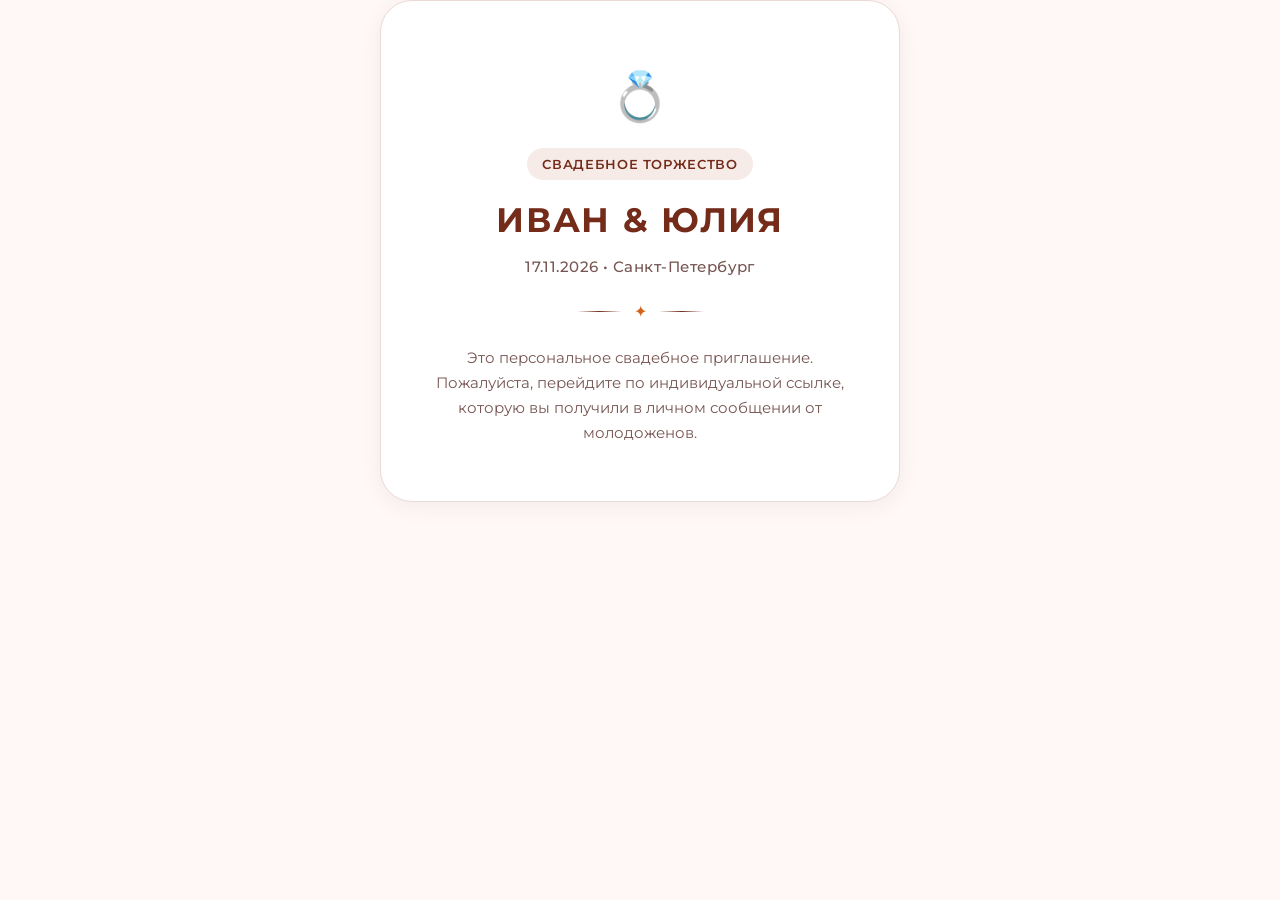
==== index.html @ 0a2a8d35 "Deploy encrypted wedding site" ====
<!DOCTYPE html>
<html lang="ru">

<head>
  <meta charset="UTF-8">
  <meta name="viewport" content="width=device-width, initial-scale=1.0">
  <title>Иван & Юлия — 17 ноября 2026 | Свадебное приглашение</title>

  <!-- Google Fonts: Montserrat & Cormorant Garamond -->
  <link rel="preconnect" href="https://fonts.googleapis.com">
  <link rel="preconnect" href="https://fonts.gstatic.com" crossorigin>
  <link
    href="https://fonts.googleapis.com/css2?family=Cormorant+Garamond:ital,wght@0,400;0,600;0,700;1,400;1,600&family=Montserrat:ital,wght@0,300;0,400;0,500;0,600;0,700;1,400&display=swap"
    rel="stylesheet">

  <!-- Main Stylesheet -->
  <link rel="stylesheet" href="assets/css/style.css">

  <!-- Favicon -->
  <link rel="icon" type="image/svg+xml" href="assets/images/favicon.svg">
</head>

<body>

  <!-- Floating Sparkles / Petals Canvas -->
  <canvas id="petals-canvas"></canvas>

  <!-- =========================================================================
       PRIVATE ACCESS SCREEN (SHOWN BY DEFAULT WHEN VISITING WITHOUT VALID KEY)
       ========================================================================= -->
  <div class="private-access-screen" id="private-access-screen">
    <div class="private-access-card fade-up in-view">
      <div class="private-access-icon">💍</div>
      <span class="private-access-badge">Свадебное торжество</span>
      <h1 class="private-access-title">Иван & Юлия</h1>
      <div class="private-access-date">17.11.2026 • Санкт-Петербург</div>
      <div class="section-divider" style="margin: 1.25rem 0;">✦</div>
      <p class="private-access-desc" id="private-screen-desc">
        Это персональное свадебное приглашение.<br>
        Пожалуйста, перейдите по индивидуальной ссылке, которую вы получили в личном сообщении от молодоженов.
      </p>
    </div>
  </div>

  <!-- =========================================================================
       DYNAMIC CONTAINER (INJECTED ONLY AFTER SUCCESSFUL AES-256 DECRYPTION)
       ========================================================================= -->
  <div id="site-wrapper" style="display: none;"></div>

  <!-- Decryption & Initialization Engine -->
  <script>
    (function () {
      // AES-256-GCM ENCRYPTED WEDDING INVITATION PAYLOAD
      const ENCRYPTED_SITE_PAYLOAD = "KQdldgnsdPi2D2UdH1ZGbzQxKbay9kPZLmd5k7mJJIjZkCvCdiYbdfFh/M8QCFKo0rbKHAkauDbn4xLCetzAIfxpwm98faVARyZPkHdy9XWi9sk6SOVMsDxklXJAReTi23dlx00rT+iUCJyzE57DqQWyAt0x6s+2ED/pz/0bwyytO4NdHrJxQayDM/xz0AC22DJsUOfjVlYRIk6amI546C8hn2JtFRwfLPDTpRvWPPofx6N6t6b9n5xscUDxXuUzKSv2Uh3d4wqerypSodR25Jz3csoGLoyqrz+6sjfz6R88UhGXegMAU1O1sICe3+LzYg/FNPHQaRfcX0YZM6rpEeG+Q+H6Sk/WU/6siW0BLa6UUjjFqhSjj/tdrI9fXnwkdCc9Efq1Pq79O9lFChLPCGm6q22KH0HR81fbBFjGvnBu1J5Z9eXJ3bozQmAPRqB1uh69Q/[base64]/wzZSf/7BFAUUdjIyzqzufA9pkCy+r5acuct4v6Zcwpc6g54sC67ZHaZ9Gdcbjl2G5L/mpK7A30mbB8eT6sSBCwwogsjOHcsWwNouEJ7Y0g9vr2M6ozIjSmUZ39KXSkBhrpPazlewhqKxbCJF4YpzTEF4xtXMS4HDT3FHXggeeT+5gKZzU64K2m+ot9cTM5qF2XcafaOoouApZ3X1kud61nmLhusEUZ5fk2C0k62bWY5F1HybsXMXrUaxm4t+4MBFb8ZHgVuL/jpfuWdtYSjIa6MrJtBtufRroYRRU9u2rtTSTW/MTIatx/ECgGSns3oZJVZd7PYbdO3lusL1b6vuz/JQXWdsC+sp4olInPRb8kxbZ1+fOyRhyKnObia/iPeJoOsmDDvBXF8orximpPlDX03cpjL6ycb2RpMavmd32MtlY33h1T9uvaU+Qw/C51Iu14WUlxVgZiKRyM9nNT5TrF/75JD2o49XFijf1DoOoVHLk5oydm9ErdukKbvyiqjRNfxiG+39BO1aZwx0ydLEFtMTAREbQrWfTi4ujHjMRs/0i5pk5vCzzhvMa/tkroYE2KwNxG8SaOtfvQcwuWeTV+JqID8k/mc88oXyYTuW4BSb9VT6X/QF257lfU8RrHT/Mtg77jQGuCBzFZf+MCzGPNL0R9UnVTk1MzpddPZVO+J0vhwufqwSEriftiohjqJNzzL9KvL85wcGo6iyT+Om/LkDMD87cTWIRzyHS8cXx54Uj5nIEsVrWQUZCPWvu31xSTp9AyJjyw1BwoMWf1yJVPusQHzm6Z64f8aHjw/MedZUQHdoCuFSpIQ7xHJlc5sXcOA9ompnc8t8WZYhOfIpUc4HtCh6jiWmLCIM7MNBISNgio++aqna3A1vZk4QSTs6V1nu9WoFpnkjWf5BV3KvC6xhbtqjPABQYY9qDp3BTBW5z99+V9Fr9uAWdRM4yiA3RpuQc2o6a6hvPa2wV7Tcc4J1CXEXWqg7XaeUNW2AtA9nq2/0jYynONjzdw5FNJcFKG3ob3/LPWARf8D7oCcEquP9V6FifZ5Jci1Z5lVhmGQl/Cr1wAwOKmkFYfcMA2cr2jPNrRUD2SdkxJvtHqSUqUO577JbqMXLDwNIWI2dYSpzJfNhsygaUX1y9lOaJf0V8GxxqISHFDt4wuNF3+P8mnhjr3haj8losJt+lkUpoCN6Hu+J1Wg/UYpSnhucEno+OLO8cjpb5Wo01kg8Chp6/xsX2XqL2h0qqGJOlGobX02/rcxhHs4SmMoXewhnT1+7I6FSUPb5cNXxpkk30fOYmbQwEHrFOV3/gp35AIamy9w0gzKj8vafMezUCCiH3iWnETTln26lEbX6t22TL7FM2f2eZa0FxovNEPQ0n3jF/xS8bgKCoqEbRfaKDuzWBNl004SILGQyOkgfnmJiw2/y6Cow39gb43RI0xgc5z1osSdG3eext2wPy/rva3gCYU1njE2mc6X+x+Lu/b6hkelsPHjvkGXMMgzyW06EuX54infZMaSQmQqNm40IVjvV08R8ZpqmVkitt8QmJPWpoxUxf359od06IdRdj7TuR/1PWFnZJi/j2k8GtroUTSr0JpklqdtevbVLabH2DcKjvzVJ9NW90UcyovD9dnt/I9SSNzc9ZoDrXVtk+jM8EweoCEHplgbAr+7NbPDUYRfmhp+ampg0+3XVhOSh2KnRK9iKgmkyAN2eFWWjijS3rkM6ucm/qbWCN0uuN1XQ+g0m6lY8FSaRkRr5zAQu9YBIXwG5bASmSrPuF4zjJb4j1q3ZBjSZzoixVCzEDZKzbKeJOGqybGwZryDMM/qFAtQJFuOOyhk2DrZuwc5/T2uUZx7yaxAXWFO4fAV5aPPW5iwRsuw4bALX0ev30VgPt0msAO1XOaMaJDqDerHxYnWHffZoSu83nXfHuEi57XJAn3+oQz5OWvdtNoKgOIUpqQQ81o2Rd/afoVQT5KLd3C/zsoRTKVFa49evqHx91fP+O+Eo7rvXxnE2S1LzaeLnVqXer/bDqQ0km9XIeUW2tZKspNlxFXj/cAtnXVkj1puObSsLMNlhVyM7qn4QZHsma1rT2h60ihyCVjINr8SHju+7llg8ckSnQLV8cvFiEyRwM9VfTrCrm4PAO5RVNaHzWIgwt1f1KYMqnlM1rYsj9SRjKsgI8jzq9/z67dH9KGfJZZO9tqZoVy97z4rUSDYw+rjUWx1H1kLufrXlPXyYDQAXIek9Ye3rIAraKJW4P0BqJpTKrhFdn8rjPURoa4D5GkBr9j/xkN5zEhHeKpcwWMeEwm4L9dAfLqH3q1Rn1q8R8YhU5GHw0iMxwCQ+OjSOMiuNfjDgx+jnVlDywtattZorTMJzOYNFMUTVZF479GIb50A+2Xr66ntIq6klGqoDRrgrdd2pDI0ZO/F+B8uQ3+GDw0EbVyi2PivY1BonxPKUYQy995xxPyUkqX5W6fjNNDzDLXb9eI2LI8ZsLdYOSudkWON7ZxGf5pbAyLH9d8xY9A5QRwhur9CpQ5yoc/J4nGFg83aZxhxZXGbzBRDrRANZbCXdQi1JK4MomyCieyyQFzy/RMsQGoM3Z3/KG3lajjbtnRbMfTBavSMywGJ+uX9DKtfkU5WnS4fKm/LpMwR6CLTv6kCSxCIu83fMlssRbhZ5BRxpVQJU7wfEQskvw4NSK3tIdAr9Ye05aWrtoyLyVxndz8f++OrytY9xy3/jXccKREVdD7FtQjJXpdKMzxEfHKStWjQFBSJsSa/aqcP8E1tTdkniAJNR8lxOj9ElVGx4f8Oki1iVmOHUfxM3eWOW1beFr/0MTcaLcAfY8vA/TsRj1hx41wVCrC9B6en/wu9dj3bakFAydQYYc11LU6eQpE5hQ+BhPbeYF3veOWqPo94DY1/3ByENSfIeKEYm4AK3L2f5x/EOXsIenQu1Kycp211kDoHev6EN8Q7crLlUQEmSeRAMj/MxbPtkrlqjo2YfycGwsO1QhdhwrD2YvcicrqfP4vqMtXMbjWsbdFvbvbZvXAsBE/z5H48QRkKikS2z7Y5cDXHdm4gtPCwSJZ4WEPbHum3F5eNdkT/CEoTl/vGjge1VB00/1IssODZagcFveppCr7iKYPRJXAvljTsyZ73PRCM5vax/UJhqOpsm7RX8jW7yp7w6xzCD3M++Pn+xD4p0m18x4pBa1u+dNWzmFcKpJ04pZg3r0kX35ndowScydvTE+28sg9tdzk+b+1PhVcBrYF0SkTrG8sIT0Ah9IOq/koF8mh26e9aVfiysshnATJ1WKjgfD2YpSSPyJHkKu82BT/4rVzq4l++x2hwXCwnR9HoIAFMtQ/u69uyvxEgDZ4WBUY6mo61N7v7QxwhqcskngONsTK4sRqsoEmF/KeU/gO7NNK4M0HF63SP92NoD9rJEHJzyEpL0YAHYp33DS556+0F8aLT+YLrJmaNavUdbkOhFNvCDYx4Y4GY9Q5CA3GkjiUO6TBb+vJhGL7C7lzUiHbbXsSZriSMeu2l/JwE/u3MrMn6IdJlCuAdrhP4AORsNrZMD5sog0Vcyp1gxdUiP53N1+uwF8VUufV7exO8rPFkaaHik/ETE8MFqU9Er6Eraug05RQF6gizuZJlYFUgQVARftTINbV3MHKtzE3HS+YAIrWfkv8fj0TVj4TO6o/nuJcIWAZ4bi7Cj9n5kDOMjXW592K0/zKmqeMB4AF90JvKDg9SSO92lqTRpy7sUmLB/fKFJq0MMHGE7toz+ypAtIy3xTdCeS8uWh4kfOlKjnq/8fyve/[base64]/tHOyo+M4nk0nwNwL51Hc+dHhmrT2dK9BX475z/5sH1R1QO7668MteyPShZ8k3H5ifqg2G7C6BBxvj+mjJgpHkZYecOK39kL3Fm757sykQwCXzdy/wZAcUZqUxSvBRZAoDqvCvChbGh+AtsRu9eAu7UtCxAm7jP5QhuDtP4Uus9MYh9ALBPmag8GNV5kEIgtj0Gdvq38csDqWLWArYsvcg3YBiJSKeADprj0GLmafReyxNMUSvE5bvNixUfMEU98kJ4jA1MoiuXG7UJ2PMxW2U6q5K/fVZERtwcXqNVdhqsDdXqpL7d6cq2n/bC2RNEgTQ1SgExI4klmytaJrgMVm0ed5JUm9WkkOdMBLUT3S6t62fCHAwdA2siHjFqqhZFN3G0oFaHVzIunJ5j1wWI7EkFBISZasNvcWUpWc8sPHoWM/ogFx1F1zUwuS1kHU2yXRWqhfjpcHXVdjf2f14TkJWl/udx8n+Ye87bMmkeV46Y0tcxMBkexnJJSTXTZDTkdtqPbplKLWLjNAib1RbjV/wsNEB1orIAb7RT9ydj3zCAQz60flHbtlzVQL7kgrZuG4eBTl4x2TWwwYbFHmEG/0iBTODFnLOtWb/eOvUJy5t746S/FJu3xTYORKzHDw0gw4MHt8RMrpYf1pfXzW3Wpn1delC1kviL9CSaAy4AJn3OhtAe5u4Ly+g9tPp/LJ+KFCuAUG9gRHAQabLfR/58Ecmm1Hh0NUJHE/v70hm6vF6WrCRON2F4IyJzB08tdYnlyri+IJow1xEZ0jDGtzPya3XK3Jr6ecE9h0/7AyePC9HdGCTc6XQY/rqmjgwNtOz/km2SwRStftAai028O4xMa2fpnc7yUzIQr46pxQZiqjcaaNfw5SFXiLGeeoSknMD+votNplX/q4z8eS6yJfz1UYXzacwzUsjE8D3WOmW6CtpgPGV/HPURAnnquZe6GP4FhuAayCHYElAjX5DP+zN7Vq87hFWtj8qbkuYw3BkBsfkT2KLGLdqswaPmM71Cjkbgy4PyqzHbyYXUQDwX8e3AWYTIt2uXJPQSyj8llYUl2gflVrQ6eSzDrhRNLq+Nm8tY6MxVg6UritU7WJ05wuI8O8nix/690I59EUUcr9RE12oxNt4KNs/kvQpEMuK4vSNFKc//MoB9wbvm/NkU63cjTkqT7yL10vDJnvaJdF/[base64]//CP9UPm9SzkDqiACaxqPGYiOvE1Jq1g3yMQlG6LKlg7nvJD/kMkTFZl6TEmPd240nOuuw/3NkMnFuWbuaT+1F0aekoarkQdvZz6vW3bKnymk/xu2Vzte1xodMI0FQlQ6vIwy2RDSc+Hk461omYFB6FCGrlGtJ7+K3PH/iK086qZMLQdeh0nW8wfmkk4isM1MgGfeFwI1hjb25cBOIStT7azkjydGatcfmXySls9p/DZVphUanCBWQuwDfqkH58AEVjCmllE/s1y961uXQtGL4MtqNfWTais1QQriNRlLo7FuJPJuBw7TymG/bVO5gyVio4SYu/yCj+/H7isj1jL/SqzbXzGB+CS/Erm7aJd56LTRJv3C8QpWdC3jD2PmTu87FyFoNyWuKlPFVV99WDDIivwPzyewGO6eylUIKjFOBUEsV4i6lMnwUf1aCFIoIzbNKbhvYGyGwkyoS6rrcZCK6S7Lk22I1GF41H+kTJazVobjQaX7LQzChzrIu+fxtVtxXIjWcWh8pgH1Uttk7ywett/5g4D5CDm7RGF+kuQgcv5WgM0HzjcRkpzvRd7+GU0pLVeBrAL0CS2oLS5MNd3mvEdz0iB14kI4R/7pbvKhhit0wB0frPuhE+JugPUYwqscYCx4GEvPErDWlux4/yrxC6pTZk9DIdyUvQXO9caij9+F7WzIrC8PUyirCu++i2Mz1Y1tSR6V5G0IkmWdWFylCN0Y1ytlKzdKObRVofNg5742uah9nC26FhAAEd1QP3Yc/Ss7dtM95+wVqkUwta0XYID2ksG5ambK1/N3TAUpNepMO6FF6psya5ZWppzUbJxU6/qPPYKqnAoeOn6G7dnKolALAViltVC48jgn/ax1GXo3EEj6M0Zci+1SK89etxyNYLRWtq1WQ/[base64]/CbxrFQncqW027S3xuASgQh55kvqViM4a7U5RQTHKW+j7IMWq7gVwRCKEXg0mNqHNschOjwT8ob5IC5ulGHzIQ3VRrwnrujxgGZKREBDqgA2ee65MAjQyjel/EsUx5pW4QPuybBezlBLED9gb5pRc5bRIRYlp/Mgtbx+PUFIhCPekD0U3i8mjLmUbJPq3ugUhVFmcRcq99Hvhht4GF1pWpa/ZcXq5j1jh28LviYEReSzgS/nEIB1ywlPPlml8atNI9oltQVcIzmNqNr0+fTNhzzAtWxJM6H+TjUDmXi9UXkDN2R6IUxqLc3xZvmmc7yDZm5LjWXTeCz0OrvmLwOAdH+a2hq3p8KDrrlv+huIEOXwHNS//q2xojvFsZ/EPsfxBn8UxeLkOBJlaDoyD50WuKq15++GM5v/rIONxdphwGOFsv4VFobLFcC0sI/Wiob7QM6UmXkJbdLC1wMRuqzw2kf22uYFJFb+WJCZoCmyD6qHHzcDDFw+HrOmIX+O9uz1YXTngXoRuJwWbDO9WyIoLSHGgDzs742hts29s92vX9308qOQiArB0yzmVMrJ7XtVj/4t5Byfr1ki2qUx9SUu3npXwrKZLfal5VApX3qkYKuk22CzDPQoAKe1/L3ihQPSmITeSXvEOhgw3F00lIKSB9UqyWlOOt/e9Qm2voYDWy3Y/BaBGqw5o0y0uJwTqppWv0i7vuxEpp6T6mL64HPx4ntDlgqsRcbsKTRQEbqb4HOyP24MKD4JWRwDAXvaRmOd5+BKbaoX4Hif9vmJcCOSeoLcFaFA21Fjry//aP3iyWv5Sc0K7PIlYLx8icFdIDDm8+1F0qZDCynWW8yIKuj0//Vm9LLtt0HW3BZpmBAQ9/xQ0J8y468O+8MF2JEwVfOdtX7HAvoSf0Wd1ORAH1g7HOYeLqfD6t8kW6s7kzKjTZcozYtjnzNRFumHeFXp1W51fOcO5QFHpCsg1Dj/gPIzvPJN7DKMu5p769MQGOvGAQiD3DkETRMqVz0JVPGPeVdV32vgq6CEyBu5b1veLdcbhdOh/XhdGC0YNfcwqZ8qEkRp1c0Lf+zqNXXj4TA793ZF4MLy8I1Sfx58rq78Hi9iqtNTJbEuSwQ+HB7sT5gX79uA5cODdJV7bWn2lLJ6rJJRT9XiFosrYaJg6Y3uWhYNDmJB//K7M7zVHaUJ13r1cBqnzF2OSrrM3PeiCJOt42uYTt8PUCKmdiIAa4XfbXJ58G/pJB0CQC92ZQNhPEEKpJguhF8sxzaGiWmbLkgme2NLjGUOG5NT4vwiBM5hEp8FKg/0RTES7EizsFNEw6AqmV8P5O9HtL2Ca9Nw/YwAjuLuIBals0SZoC98M5TrG8QhgvQuP9viqv15EJYzJObYRPf3+oT5IfuSDBHQZ8Sh6armhdTP+OCPU31/dmwUlyWrx+t79cX46vgZqwQn9e9QdD1r7xiIsC5AZxlKGtoqUbdi8hxPPStGp+tfy/jGw/cOrAer34MhltlQ8vBAG6kLGY3SW6b6dIUuwWQvI69xGiIetQyJjIR3lCKRgbpyrbwaBMK+2Uvi2C78kuOnRbFsQf9OGTJ/4BCst1N9qY0HmGmWXXNkLdhazWm48zc6dxaIClTn2VQS7TAUZLIhScHlyvGP9e2rPJmHNT8LTkqRPJiGg9nAs5Jo//Jdt5zasCl8qZKHnNyshCCVpKWkHdTZ75TySc0oJ+BV/vGT1R8myTA86DCu65UcGYipC2TmEo/OQtwz+uSTNEdVIo6NNqHh4EQ13yR+OySoZYnOCJYES0C5mfCGYueBHUZStkModWx/oYJj+HCQtNsKr3Jq2irYz3M9Ka3R9Pl1hbvm+trwn+P3qfm+ZRYucRitNhdTGEdXWIuv2Ur1OM3vxnDUC+YI94G34RljyDkxJQZqdtpOovrS4sOpzwRle23BiGow5ZleEEbZCDxhN/Q7KVFl4QLVpAPCXb0ki/IfDPzUo1upKwja8tcIU9g/JXTGffehXnzlzmTfPeabyjVC4OkHFjafGLnFrQ23RUX4dcfy2OOgf4C1224GB9xKSFw6cWTuj7Km3RKkkUecJct+/OvdvQ0oTAaSIBUIw/K64EPSUCdVxT90EaZgPGtoklBlTvNJnA4/E/Rnz9vRMG2fIG0WQN+PtO8FNfXyMK3z5hv+iEI5n49SgxuCdWKVOhaxmUyZo6Ns7qszgj6I74GFS0xGwn08eTynwzIvuPcjDmGS+ygTHzZ0Nt8BiHqS+DfuJ7mF64p1Uhc4OYDcNdMxzzkY4QrIFoobnnpLcGFjFFXyydND5n99uAhTPRu2RIeCw9mZD+Cv/fm5Ct7UFpnzkIgeemsEJVbdMUfk5GM2sFmrImXDqBklmLvvU89CYHP3ICG9Yocdfe9KqnmEbysGCs453M5tHLx/klDcg5rV6yhWgn2z6OKyJG9bByIuENBmpS6SlvX8/sEWWaZsUwRFtKZz+ed7UiJ06fnG/sHdnfewRnzqYk+fglzIG2xwwLWh+ECHevrSpA+u/reVyLcs6nU28eBCTs/Tw38qpbHJkiQFFOjCrRgJbs7UGKdX2ZiEyDGZqo7XKFTQXLShd9rWfP9vou5ep5627nFFUKTSvtcykqGIHfueSIhQVQ6Th048Bfw0DmPZANlPQ/Jdf2xRAZAiS3Q2yr7gJ2VGd/wvICijKC7As9mIBj6dRkcG0g2w2p9SM50aghNMvSXTksGfXhAB2t+FKpPL5gWjSYiylbCV0DsZGQvhvHvDj9PDNYPDelUT/g1ZuglukE9sIKeYkg3c07luILbNkW/grCAEBEQINLabdcSfL99e2/AZN5n479uSaemghsWAOga2Dt1jNE2W5Um4RstToOnjkBcis3VH9C5fd/vx+7AayaZ3y/[base64]/8t0/rVvVkUFTrbSHZzUrDGPkrmUItuzxEe8IhYYqlM5WQXL5qJLAhE/9biElBQXrU7K93F6shQjPuy9fc6ujmxmD2U7jySWtjgYKe9C0Cmaa2ukoSSH0hxyyaq5AzfB1QzS6XCnLsz+hJk5iy6m28oa+cD9knuuotj0YzvapV+oJTJQ542/9v4CaST/Cl24tKoxFDymQx/+H19224YQdk0cN3gkdH6yknXa/ei/VAIspWH7wVXpzUg/6KiKv4K/9TkhvPBwgUhHRPhiCxQvGUjTUena2XMdKWfF8m/XmcEScLvx0926bztwNVeHp3xka36n6PQfLH11F26/14+h5dLbH2uGP2TukljPjGPi+hykIFsQE9K6HqhiUqHlBgQZPh08O37cAEXpIuWx8UmTas+7uz2fH973EZ2EJo8XEQRdb44E7bhGOyJ7zR8iOaSdRyWo+ceb81ga0iHI7Cw1m05ShCC8QJFZGaUGPdHL7OBGkKv0mVp8/mIyJDcL4mWGotaf+ea8jgxpCmGNr60tOVvvXtKwzrDkfdQQHRz+J68RvrmHkVr0P8Z4aRtWfNuOKHKQzJpS34wd1nxUW104jM66gDZ+5eAVJoYatYnjwPTBsh7+W0vp8kN0pq2J6jPJ0ZLQD6zhS+KqloWeYPhlYZPmiY0NN9hYj9uq/xpkX/bg71gnwR+fRZ+n3XfCAbyEbcv1WFWcF4P7FIHw6TfV05MMohxvLcCVwZa5vTRW0uDgpx1SPwYfb5jnaztgObRHoQ6o5Dj+btR35txJShhKjVSRNLTqTzLMr0SS3wJBZyjq/Tj+wRWVSiLe8wTME1si4HrPktgazPE80H/dX+8iyUWdkI3Uuq4dWa7BFROa8N7P4y2VGrfcnUNhvJXNqRt3DddD2cbmQfas53EbikCtAI6wQvUnFitwLOkCUu0iATMHw+bRPkUDm3WWk04CQmOZ7EWcJbZlR7N1/9G/luwUcm0UUZ7cWUMWM9+QNX5Ce7vrDgAFu+gBWyYQZnVeGoqMgmugu1HvmD0jRlb/57j5pHT/ZM6E1fa0tplwmfJmLBdaSoctQo4P0L8tL9cDwJEEyZau56GCFWFRzgIUXqn/l8YhSpkbzucKvzyPQ61//UGaHQSDf61VKERl/16RwtYPqUAguK8g/U7IBkTM+gGRUSeCWileWbdhgF126lU4q42WUcump5RQAgLbC9V1tnuI0BflOBaff6EWYSbqEpdXdH1neZ9kdeQko3U8Ydq0/vGXS/RQ0kZZrmKzO1XGcC6WfOI5JH/+SxWE5xjG5Qb/a5GSwEDHQBesmyH8d1TDnfda2V0BHSriknOkTP5OMVcVCsPB/+RX6xIa/ACM7fe01L3/wCJJmwUPLTI/ZdPWWnKciLiF+LeH1zgHBVc3BpV09NY7drA5ssUyMjV3Of5yIenQQ9sMlxlNLOuick42gEtV/SQJQCcJQygw0gvWoeVe8xiNOouxGyDPDL1f9cRrXzZINQwttezLQTcezD5gFJe1lF5GLVUDqHuAw+8PmZj6oZvfpIOId7pCSM3j/o2ThBjBt1QISCRs+JM0dGZ2/f/u4C1FKQdTKjiTImy/CCltmTAH7rowjfc/sKd28/cxFei/NAeW2obOmwP8fRLhe7hvJKT9KogVB345WmmovhzL6ebDjMpE2YgYVKEH3UubZQA1ojhzYq/MZWokVZRNSTCPZVhkHm2dKe1BzmZbsV9QDTgFCtC31kfK647SYuyCsz288LJJsYkCJtjGnP/[base64]/GdEDsHrbEr8Dyd8XPDT2AKxFFIA6E+60zdVr3rbiRi0xnGCy1MYb4mSvysrIJhxKA5HB29yKslBbSjBlaLTHZ/7q7sEwZ4UMpCpEjgbJBDJFrCtOTiziG1YBCcsPwoq6kPEgenc9UVGv1VhrjBxkk1PuPCgKP3E0/OyZ4/eB2as3Iv8wJtbBDOvUhrS2Pao/1h6f4WzxbHdbplgHaSZ02ArYH/24DKXnaoleTB3+U+P5jwk7s4xPEqh6Eg4BSgnJBaH6bmoXK2tHGQtr3If/7hhtv6iJD0UKKS5QlaRuX9UbggT///[base64]/4EPlRqBQxtrFOYnLiyYkyg7WAbuBPlJVOmZKbc1Jiql59GXOgYk45IdVFy7xTIpw4CFJFylis0j3X+JgGGiJ7KGtnN1gSknOtZ7wTMv3GGLEc+lO4o8ELAoIkYM5oU0JpL+IJ23V5TiIo/CQ68mpn6YnXuiHVveyw7x5pTmMpy/CcwBO/5tShQzd0+GbJEgxO6mpvg5oJpbtZ13l5rNSrhG+TrJdOvXw+DT5FwMQmJ/utQllNBmVFpnZ1XmIWYq4ioHYu5BOvrAuXzQ2wvJ2YM98ljnLgOehD6x9gwbcuMA0w3h91GaBEO8vL+DUSLDLZqjE8niO9kEfObtQDE2KbCB6r1cRUNe9D9LBdLoX5gHJYDbQFgzTRipqVeYu0yZnDrxDPCUUEvS7I0RUvyWYjQLX1XskjK9Ews4/O1pMHcIUxgmAKWn2/[base64]/0YdlAc+AAXY9yjA8FLwNc8yifzaZ4CZjCVbkYn43siShhsIRsWHfNI0mhkunSrmWrT+f3211fbGQp4vhpL+5UGAOiqxsO/BE/AxBbmIVPTw4llLu+Jr7/FzM7kaucUj58BdYFZNU5ASh1JjvdzfieB4bUBEIAYH7gf5mHwRqZVU8ZH8BABEx9sd3kwt4i/wSZiPe8mnXmKdB+60ocjiAdxAscLpK+ThywIOlyO13eG2coNslCUJuKV9XgFvz21uzUgUiokGJzXtxo2Y6pIu+o6ansUwqSZfbEpDaHGK2qAViEj/3qDLzPaL30ZNys/msyW6jJQ1opXnfetH44M+uX8jYW61TFdOvd++OIA1MIRu1bDx2eqa33s+ER2KR/[base64]/LKe1X8MYh2BoWAysTSEh1oovkUeIVOv5TLDr9WEQJ9aA4f16kjwsLLQTF9nZSIz3T4ID0MrmYtyfsBbUYMqGkN0goky+QDSyEp6MEveS8jbOAuuX4GH0RGUlAj5/uWB2KyFsMpOOSDz5uqBk6w0Ii/v6uDVZSRJe2j3zcSI/[base64]/BQ/0h64qmJMhvc91H1YOH+OFpvvvQOPwHDjkytG2/dZurc0LHrj7gMRGqrrn85uJCHjHx76xRvkh18BmxSZG3uGrhlmVEu31i3vvGE1y8Sb43SS7JdzhiFLY3NG3sV9PUQrBadNUT+eHzNCg/EAfW5oM5o5RavotOKnUESvebLvO2RoCcc4fiOPOb5gwCS9dIyiUyuEY2i0aVmDccDZALB1GgdhUK3msrTyjNHbzRAcoN1iW6zKDZw+wIz23tqVwUVoMhK2ikWUqsqkCEVDJuJBCMW/bSQ8u4SP6xEWAfrgTgx/FaY6Yw7qbiL+sRYhtnr0PQWYytSg65QB4QTaPFcI1GFeoOv3KpvE5hqAT3ANeAYG7Gu0w0Js50fKy6EQN2rhyCLRp1rL2iunJrjOcnVOSpYe4dVletUp3+goGGgcHgNZ6qRq/JypKScPUOVukASgn/s+RgLHcN1H0aW7xArTXyHre8IcD4QKhLBYTadowjxvfvqeP57fwPy+vxGzS9mXV6vG08fmbesN4EgH+m2L+Sfi/y0jPq4+6sacGy6bzEFt6eKIj0jRXJWkP5/BW6v+tTn6pJidE5xfBdj4PKjgZ5hiZ9sTTiyi18sUN//dhbEcDu0jHAd5veznYt5PnZY0GE6Uj8XQimeD1Rah0/kSNZozzhQZNDw2uXm+o69rhPOEr+tT0TMIlclZlV+z9ylZl8OS0t2ZbMv1YefWieFLt/6WsW+DHzRq2Z1gWD2w8zjSgVFBLOy5BHAgaP14FhwBgoZ0xvB5RPTcu8nLmJv8p29My2sdwyAQXwr3zfHsefKjJ4ze5PIi6MG42JHuz5/jpquO15yhE+8PHFzNvEbViLxuTE6u1hQ+TwBvoSawl6AjF+8qP3LXeZQbLhsFRD1F/kEt24sonealXhrk+KcckbPnApuO4x3ZdCbmfqCDnsSTP0YBp9L9Cv8YT+0m8ZH9mwaaTkrRXxh9QOm4QQAG7L4r6xd1hxWqddsbuR+OJl0p0jEOx/3Y2OHGxzpfNhCWkX7QAVW4NSxZj7oos3JuGbA9vPcl+Dx3w9w5P67SBGsiOum5S6a7x/uO2bbH00Zqo/+aFKTT6QO9svfdipqBCbGx2+3tGsU/[base64]/FXw/zinNOa5hMReqvMFCDzMhH29L85J7HIGIMh6eSUlRO4yNuZmxMzwRXHKSM9U8eKhuWZgW9RW5+2Sf7w5w63vo39Onl6mPHZ17eFfTdGgU62GvkOnVg1rjcR4Z/26+VE819mSi3nt6b/6njYihIcwQsCA2K0Olfk98iyvkmSzXOyGf1zOErUPoWa9ePFah75/euoGbgSXfEL+EhinQWLUvWeGJHf0okLuxOMJdhwr+3ImblLD/qRsqgFIgdTulnNW3lOO0SPl1Whnmxbko9bRzd6MaH6So5cE43vBLYEIkTQW9WBbTZkPyQKkaMxhf4ctDFJroB/Q5XtzargYKqDqCnWikM4DRmPWjY2AO12+4Bi97+HnPrxK8wWgd8sl0DkLk71eSjsBwx3Yus3ggiyvKcH6nhlX3IMt42WrGp3XXzX87h+2YNthA/qAY9MLhN5ISQmUphAjAtL1tx7CylqXs+xHY6o1skaRz91z8/yU5OTh+71xEv6mzTGQFhSORnueeM/0UK00XmWsUxWY4nYngyQ7QFuQI3a81nc1SU2JH3IQQKcgA3ZfVhaAiSYd4ks1wdWMoxe8x21HBvknZDqk9tXoq5rMTVZZjUiWblDsVZ8ZKUkWHCab9cGv9ePmORz7sekkk/b57BkxvYf+0tIf0MnkLdqxRCP4niGxCt+ay38UBqJ3MbEv2Nunp5PClAei4SBJFlt2HmsvmqNXqmcKw1dRN5SxZSTY0SzSCi9jGLBKb2KYMQyOU5yzScXpRzXg7LbsxkcBvxQJYzLklHML1c1PAeqwA4sDBiUapf+M2ESH/IzbSSe5GMYR1jSIjP7Sk4e1NXNgUTijdE2ipzag/8lz20b2Me1Bo+0Kp4xalmfrG8RscLUOEixzUFU4Ktlmz/1iUZBtOXgitdRx68kCT2NyT8qt3ezmPvhpBQDnTko8vh7h9D7KkZrHkhHFx6Y280ZXnV5vILhty/93MihdIpDv9BtYtrPxOTfzvLOPY2Ubhy+JmriKKjLS9j5xdVD1b8FaOIL59vd9RUMeQZE3+bEcI+QYmNex4lrHEgEkPIkx/B9/wV3F/wBatmv2GtL2ZV3j9ZxmqoV22ehGrqWjOfYcehiZ9+QJKpQ0cBhjrXwC2jKKQZJLmJGqdN/Vbf3h3SyDYkFe5jSrOtRw8q7mWwi2zDd6VG8UATM1/9uOixOJD2+tWf4vmNrJ4uxk3e5IZDU+D8uMsHQgVNBH/kIjWFfyv8aim+DsY5G6AKy7tLFhjddrmS8nLIi2yCbyn98VefA5zw9x29HfPEgo0ynwwl/[base64]/FWE75+iArNltBphVnze8SJrLYD/Ud34ettK9MTMnbaKDHykV+IXZVeoR3DYEdbtzyN1SIqAm1XcnMYgq3DrYNihLi75K3GYfsKN+0E3BQTZUh20FzaBBCTTNe3DiBDPprGFK3PuhRXaoo8ujsqX2VAyes9ggN1sA+Pi/vIty4TEGrBIQKi6sLb+sVoBYZqAlqL7hbsjKwnDkOIg6TJdfvPNLa8or/[base64]/TyImOzT7KSdX19pey5c9hc/FqW0t+ZMJMAiHwZn9cwpeVx4Ct8Vm+YKvwxWc/2fOfiwAIVPLKTxqOl2CPF5DT00p6kXFGJnPY47SkHo8UKAVvarYOnwbequL1la164mm8GN546zgMHdGPAKQbBnisEzJwwvFrOuDdCJyFiBy8z4FPzNwFePo/j1o5+Uy0Odu3Nk9YTFcVCbKd+cjpu8TUp2MFmb/oqV1MhK7biXU9RFkpYnrLKa5w154i2SDmgmlYILQ7EE5Ggx383I+jHQ2E8mIj1cyHwaONfZUCDkbSfqBit8HFQBBDTGanSrSyGwxGNy0/JzvgRRvlyBDTy7rc4ZDyqapRWT49pH+zNVUgGsBVGcuNs6gX0I2gNJbIsKFvmJKhsw653710ODzXfNnBmjq6mwF3hax5l3w6xKzXx1C/[base64]/bxRsc0Z4QwS4zbMliNbCuk5XURXcXtbyYNVJwitHSrVnR9Zwf+eLAQ1eZMou43D8Iu1VTHdj7o1k7uxI/ADDSSb5r4Aaa7duBgyLQRfQF2/[base64]/xG5GJvVhBp6fWgL0nF96FffWmWSNBWB6h+SB4wvMZyVHxCVtzBfwi4TXUnHhQ3reTrwRurMtb27lcuFKPNXgbb36L5WuQrRPgU589Nzgx6kRX3LueTsvqQuEb4GU/viFtKvXzaqSSn1bzGAcE7EfsmU0ujdKOQtLp06hkvNkqf+ujuZN/xO/a3xinF8p/[base64]/CQTEXzxIoDT/iylUD+MJWDKjizAi98h86YP8qPcJCqSq5ypuO32yQciGDevxSURRAtMNLPx1MRGcHoIQ1xNgjA47T2i40rcKXDUSSa5r/qNEKqynmZ0bxA/Tbm5oyTxZXlMs87/IwljrGdUH0zWruz/t6CBnh+W+cRj1Vhwnm1Z70cEc0e9bgTLcmTiA3nXyKpwCiK3UO9mbNtfTu4ZBmywtFwB+PhD9UzfydP9agPnphx9xBVNUOlo6ThR90depwX96sZpsviAOqo9AqHp2JtF+/LXMpU4Ib6XMdCuMlP9zVCHcp10Q4OJlOCoYT6p0jzQ7GN3anQ35HySFQo/toVK0sSB1gZ80GTo5sefxtrETQpCnV9WtLgQSoiGu2cWlEFIKG8J0TZzAhZuNKvRMzTy6zKRRQTJHz/lz9fDeuTHGW7l/SmxlWcQVPdLZhiQK0vr0CzXXuClNaZL7XDWEsMpNaWoWbzkFZEKjEtnwBa453m/MIOC2/FvXCWvahHHYEgVD5J4YPlnte6fyeuwvYb+tGnP3HbwIcH+A+iVBqcGbArzoPfxrZ3Y85fe0Im3ZFIUJQAlchq/XWWNBLnE+JbTdZnkt/CO4dHIQJBsxcetLvVzZ9Zt6xQMXEpoFGg/5Fs/lmYbQGmdWZEWjK9PDwi0DbYe+MSKt32YzWT0HVk1920jqvCknF1MtMqJaEJ7g5X+Nn3mHTeTeenUgmKRhWL3ctEXzW9hn4ltLcyrU+D5sFdRialTcv3X3vdnv2G8lgDEVmYtTx3YCiD3BTCIKmVR32kGO02LjvTHijrrM3ulXqaXSbMhMkOU5WG/ZgNr9D2PjkoXZc3XagZMHrGipqFIwK8iJEHcaLpVRN9wzBdRgfR9N2hFhpwVtF9HtOKkba2frvqVmtMY940DQFihA9vLZI266FeqwqUAyzZhu1n2T8DsFCh6lq8iG2ADpVQYksLnGAAhLayXeqGG8CsBgq5uxNod7I98dbI7I5v4vOx06qUfBmXXuNNZ6kSCNIjjK/VmiiZDzz+OGYnCjpzslcNy7d4LUL1WU1pGHv+jrGwstgBMtRjpkEw+10ymlSgZM0j9M6B9GZgkaq4uycwzd39tVt7QcajkSlX0CLKCNSnEq62mwVcxpHet1ZuN0T9mjCKX5T+SBkN8YLoYRgyBxP6hA5GmStvF2Kh2Vru/GF+dhYFAWtIXKCLIq4xkPPzAs5ASZaqRnMEJGL6acpQL8QY/4jUe0AkJqPTKS39a7st8OUaLRxLjLS1Wz6xXpfLh9mGmpIhDYpGYHxvyzn2eGdwLNQ3LX+kQhhym0ThRNG0g9TGIPr4Niylx4+n8SkonXqmRQG742nuwXQm1CLGUrUXjKOL2tNwQAUIi3mks3rBGPOfsiWutmBhn60K1uPu6gVSi4rmRNiMqoUuh2XJ/klJwuHUzhrwbtJNLVW7QTHCHQLUhKSY7pLNtk1lM61kTZHAaCy39o9C0a3spsA4w89Lomf4MHQpxpIrfDeh4C9GD1PyBp+MEu4EyWsrYbRJQwG+ktkYpQ8d59/xZ6qrr4H61QQcCuRz3x4RUegpGqB/nz4EOO7CONWefMr2ENjyunmBHhjka6WWp7vnfGWpvO6qMMWfrZuxa60cHUqla6/Tbt/vd1fLJ7rjqMTnMDaRan1CaUmWcPeKJsVxZpLy4Uw6DlRTLIc8A2aeSwIlxlt/ZwD7JMSN6MO8wxGrYBoHOOi7N0wUIAaSJJEgiTsdHxo4CtZ/SBmXf0G+jp7JRVoOSokx1+ZnoAQd8sSWqJ7TO71A/oVa2rFBz2eHNCeDP7Xu9TXC4nm34p/j2aAwGc3Qc/FxP22t70XAgHciunjqtHJeI/BTQtwBR0XGZU2uPksQYO0vSQGOmSjpciGkGxRsVWUxbbioZrVQdWYHZ5egCtCdeqlW0gPFFQFz4xQ/[base64]/zYLsDqS4oS1H0qu7uJRd14sNjV6g8XOvcO2iHNV2atqdQ7Ga3PwO2JXa29q7uHyWoWElBql/PZRiKVc+VGAXsRUy9HhMqrkxS8KD80G27gOUAku7bRP6JntOUUiXNi3cnnmJSpRXmFnww7GE6aL6Xq6ZzyFwoUCslSDHm7Tv7Do+5yJVEErynqpooYJ+00PeTJ8G0/JuVAHowcoD0zl0FC6UjxmWO2JZQ0oSG7BQjdvYWnqmQTVT8xb5FNaYycrRrRl/QVeiRJfFBLsAvsGRiy5uYu+oAJxb5KWisSOdwS0wefY5xVrYoGv1PuZaWLh9x2g7YXWpi50d6jRSwTvFS4bPdKSDHzqt7NExYOTzHgzlF5AqFK/W0GpbC4by0kgUOd5oiU+2uV4ajlCbJHzoJuy2XdmkZ0BigfzN2AySAkDOwOimJIH6Sm9awLxuUX22fae54ZA/yrAlJYqaNk+Rf7t5OCYcycsBQw45gwB1JNvDes/Nk8KSOb8l0L0UqwwlpDARqbwDpmJHjcEuYckdGIoIfFDI+N30y1sV+7ExXCZVKlzf6nP515L8UMTKzKRGq2cqjjKR1lwVhr7LsAvwkikO+PD05Z1UOwJGm7ypzl0KdbcCyQjjHyAr6QqSZtYt8BZ81V4GR88rSpVMgV6PZwMChv18jq2K/L9Ktp28suik/5/xWLtWviU0bpXFaqStW4fL7HOVd9FIjWk+NBgIE5ZuvIqUw3pfz32GJr60WNTeEvJeGMlnI+k7TbcY8S+DmXW2faat/vJ5r8mPiuOwBqQfjhHWgavLvpFX25og5P79b78Kj5EIFgCy+5nsUGylzWc0VbPDzduHieyKiSLAjlvJVqeoaZIz6vaBQP33cvkoL7TNMRRg0iUcpbJ/dficqMMioKnMFIkeENYcP/7sJAfszJ8cvD9sy5+TgKhKKW+urwxod0VZ8j1wxcoKxxX6RSp3KkX6HXxrQqwnLKq6UXN/dxb8ZOPPOVt+xpPXSTUq4s9L/jBPH3e5443700FjQloaPfyQdRVv76GIVIcPetXoLmP3UA9SRS7xVriWivlQ+4qR8BdIeC1WwxsIM6LYRqgRoYY3Gc0bfszo3BlIguJqQGl8WODx0jJv3NJx4vdHK6r5O7gCXFu89x8tDRpFu+5v2PSivFa+FOa65hrpoan95+XF8VYlcgL6dNsvPy5y4eP3LY1OX/ot0MPqgVdq036RoJ4IjIHgHndH0dVxeFFZqznS3VOdI4dkih0xIvUfOtTHyYd8Sme+olYjfScyQuU98KsX3mpmeyPhhmVBBj+CurF/da4NBPU1JPO/a9FvzstGnikfJ0yQkrEbbRR6E56VDpTOSa9OMvC68snxzfIQ60lsWF/UwLz6ixIVAsrLcUXSMpKp/bUjQXMmmkoP5BI5Su4ET4G0EamqnClNHKWuW/II7jEUMhK4IYcEvYPeZyZWudq6sTZDSNuBzNdlnE06Y77P0+9hC9z9uESLR9jqj4fg7VudpNG0XUtZm9HrJ67ufg9txKolUJJjlzMCPpxE6KJstYoDEWut8DWxg1wcaUTxsGW2KgCSUvA1UXCVXNTgTHbQibJhv+QmDaB5n6325317YG6mDPL5bZMbagnTwaD/cMDNU9C3tdI4KEk7y7bkc06whgF7dPgeyXmTk97hDFKdJa76ufkL4ycuJ8SY7I59ERxWYsem9Ot/8uAVKHZ6ijNwzfoXPpcRD3NzpgJqK4r7NSTtIC7FkBATJZxfEBZEelzMl/2mYliTYiWC2VKc7qcszR3PikIBuZwCwb6VMmTbJ27w0Fp8JholEeM7H9zsruq34JtVU5ye0k0tUD+FnvJ0mkB/CFEp0iD+6St12eVLiiWsxJbr7rQPC17ojzlWSBHyXXD9DO/0aN3D4FNPQk51+MGhavT9YiMqPYEXChViEltDP0olLggVAYWSjMAMix0XcJ51Bi3axPRcVp9ory1FKtpN8pS/ICgYvikbcl5OcDiEjeTxPloAWqmH6ywejdE1sQQ0m0rmRChJC5YPB3aaw/pmk6f6jHsYcwnYcsplOcg/Dvl2iSZKQxlB2COod4EuTrC0WQzAe7oqiBAVwiYx8OqODv1H8FwJo1DzvHIoI2uhuNFYn7v5IPH21dH75Q5B/LOIKqTfxcyB8vktHO4Yb58chwQNEM3GjJUbRRlnTDPUMYUaOLKpPmiT3fF9jr5wcHyW0f3x9l2tt7NvP8J2sm7PZn/Q83L+45IMAucKiOp0xIW8ZXXwsqqJtTNDas1ADJP4Cah0oEYbCk8fH0Az0rY70YR3Ew75CMN840qyI93ykJj2I0Cpa/Wucaf/nJGcpe8AL4GPUQXwMlm4cUqY5pu3oX6YtSyORmesJMiOOcJ7Y2+GS+osMJub1ev2wmetEaTpyjUYZN0P5upUh8uMP16fsEWaM5oiVhDJduyes2WtdKMAfRjxNFr52YIRQL+dmDE9C5FX32WrWOOFv6sBWhrpk9J2FvI2/M8m261C8x2FP6FDhMdKC+yMmcFyLAyuj047BiYYBWj5QzOPnmhLISS/g9pGd/0vghjGV5L9lCBDYxjb0va2psepGYq/gVIOZJfsz0kNkYx1hkjyo1BTotxLbzuQzRpe9PmvwG8egjkrdUYtf4Xh5BJgj8kbwF/[base64]/JGE8zgk8Th7XnYdWWdzU37/q0n7aBm4ZLtuvqZsLpGp1PietE8+5yDcWp2wo9Z9es575hBg92KerkWJ2WHOHFZIVc1Z/5KrcO5eBOKCbxkFB+H2Lcrm0QE7c8qRCF52nYVHMWBiCmC7cH4P74ZPRAyu+PniZzrda7/2wtGmgrW8/OxiA0qAZ2aT6vxroHk5KSJpzuiXao/YmtXPRC145/EmMTEUNHbV29IWa0qOPstWp1QSWJPwLF9UrtrryLvI59Py1XXVoH1EiK5A+lskkS4IvxtZWmG9yXAi7Jm7u7yFQ4yfVfflj4gYnvahVi4j844LmQywONv+mHzdAGtx0dsuUQ3WJ+4+27F+D/Q0oURQhnwCZGuh5I2IIboqbamEMaTHb5LMK0WvhhrrO/PRBs+23l/OvK3A8E9QUvTIKV7vgrHmDfKVYqcnbvsVsRMMF0CNQJdnjB06CisFNaxx08G+i3DNJaBsbiAN3DBJIdCTjpZuZtJV704RR8EqelF6WDBvpBOdwS0CBtB/oO0zaDvNXO2vBt4TGBp1nSFQX9r3iNREzW7J2qREg469xJH8aJGA3hA6ssKVG6C89K6ZfxkDNsP9UJ6Y2xfAl9yryaU9UpQIORO2hfwOQ0q9n3zWgbMmxMUs7WAPMsW77wrUoY92VD/Atn0lyma2Tc4KHA+MZPpJdl0O2umv/UT3Z/vKCHJj8+MVZ9HEGSFfsH3tiyI4kJmTsjDTh4mJ/DiBIA35c2Q82OBeAbMqY6aICfVSZXfIpNtWIDlCW9gMcgLhBZtTx4Josjie/ghdKU92NV4WzWFDNQ9bhAU0LZPH9sIZouvOho1jIwLJCzP6tf4WlZ3xCc+V+prGlDbBjembQm+dJbLqBwXvmGhYxLHFyD3AOkj7H8bzLFR9CBEk9/j8Gz6XW07GgRiWq9r5eSAx/ws6NCkZ2+eJlPDcr94bIHWMst1UiBt44wxBBOZDQWwggOikHp6B+uQ/vmNWDp0fOHu8/L93Ho5/C/bXqpsKrDdke7NIPhuKzZwmkWeQpcVY8aWmbRUrjaxeMqhcUABlOpHPrTNeoIjFtLg+7u1FrOPipAp16D8aca8i08kEL/6CWkd/dll3GZ9glWByO1qz0TyTP+nKQrZbMd2Xmtif8nSZ9TVBqd9B98+xH4tp7zDhPZ9eNBbBwdkUh6eN4DCfXej7/wmRkJxmp+CzVD43Tk3ma8/7H9B/nEYj3HWTnG6bKPpxWz/zEjhRcVMnbx0CFP8r3eCv3ZISD71PZfLbWN/aa8DTJw/EZ+B9HmXSbYZTdaQhza2n+q5Y3Cr+elUU2DiZlhQFlGGcPpuMW1ehyH6ppmpa1+TpiUTPqEw6MndUKZ1SRipfYyjeF4GcDXo6e7MbuT1wuEWvxh+39TB6GswN9CTy+ElBOiNr/cpDEVF01epx7G+6BhEPFSHyTiwabpGh5obj0TcyMtjk8CHf6KCjrJwg3DmZURLhdOOWIMB2IPGBQk8Q9fplXtx+hBfCuEgl6JLP/sAiQ24s6ZSdJ0Ks7X11yDD3cnF+nVeb/tmzdl0Vd1zA782wdq9gHRex4sWP8Pkjgxk1YU2ZiYtGl1qTei/sw7ZYLzIdvQZkyvwjhmNjwsG1bEH7ExgMXhMAug8GrAbxZNyrUBbsUx1r64lAoydNoZhY5i1pqTwVtQm8a9wUzXY9IIJdILhibbjzJjQ+gsT3svQGZgsMjD/hmrRy3eIDZfOHogUAQEHhNsYptEFnE3ZcQkP2bbGe6PZcrP9hDBEweSvv9z9wJUVVQXlg/gnvWaXtOmpds3JDQSyk5/BqEozzGqMJkq7KzA8bu31NOT3cAElX2QljtL4Pwa6AcHOJYUwEC34z6dBTmsjVp38+dGkJ4DM9gEh2w+H7kw51UByHrbk5w0/1T1kX0ic2fSEcEv52mmMl+M7qdT8poC/K0q8H8mTsnGCr7neEUtONFEnKhIVPG/kmafDACNKtGeQiQv2ebIGKVRf30KY/qw4y8rhiIijAATXSRnD1da6eBagJVkuIhX5NZZqx8fuh8E95DBnPcpMjgCvuK3uQDx/J2z7gQrnG/ELQx4LDHPLkpdcGvY+t4jA9GO+rVMvCcMsr1dALqBQ02EZ6M4xeJ3zDCWa+iNlRoteCZwTMcPz0FUPb+cHeHxPuU7CV2NFNvtrCJYEto/jSlBM7PDnixUzRVgzSbV5KCuMgVEupkMOk4ArCCb1z7ciGw2ATB1kUlLuJ4nlGGmBhF/UdIk937xXiokL96pU1k95uH7nnmdiWzfy3D4tCTMCX7dc76DRKceScbp+rLx2yWWXJC9r6/zrWCgS7FzHS1hovq9Cn74wKHlvQHSpeOc/JoLik4z53zyfPm+AagJA6xIKajGZkYh7/FT4m6uW+yGCSlnQ+S5pnwk7Yiznf0r5ByNoKh3DHPn5Ef+ylyTr9fMcFfowPRVCWWjC+3XlhxfoMKAJgMCm9kTeL5XsPnaL6U4JsyN99OU4BhQj+lZUfi0Lt3jWxghBig2CRnbpbcU1w20HuPcqt8ydqn+YXV78vIydxhcJhFrSgaVTAyKGTIAHXRSgaswzhE9Uz/[base64]/xc+9xjcQDoe93BIlNTYlXmm1lF0/fZC4MD+8wx3e7mpzLMKT6KBog0H8o87sehW16AEVoAKDzYvxUS7wtBCGnAHnL1yKYWL2bJ/qDf4Kn1QG4ElTFuoSCl+r/kUaXDEvc34ZPKREMM8h5am/fXwPUQNYO9PNoxKYTvhm/d27SH45oTOvS11VAdf8MKfGXRpcQJizeZxo0uwPLEmlE6INFmWAlsP9ne7MFBJS/6jRgZh/a/Yrw6U1F0tmXKutWi2vM8O8Mskjq+VrVRnFc2Es/ZMFueMxRQqS4XamDLrXJI9nhxr9ibll1vAf+n0slZSfVoU64/LgQQOTZbMQvVaniFi6h5OKyTh/Urz5DBYfkVcHYgFyqRr2pFbZoLHYRHKLLYwSFJ4kbf/KMmJfwkARsUXq4IY1atFlRnA+ivshcVTeCoj+j7Rx0WXESAPpZ6Pf6QiNN9nGnepFubuAJ80Vd497dvjc7xojYYtVHfU6GsWpMhK6Mv3U43iFEX9EAKtB5wGGy5OMadtWSR0lgad89SpWfA5J74E/WIrYGYPLRvNN809HmDgTovYD+npgF6K68J7DBQMd57AAsW7edOGRhcg+U/ofu7pTElQbKNerev1gqngOg3FRKZEoMPOJj4Cnh4qfAa5G6Ec9L6A5xx+VJpqJHiHUm6j0RGNy6qmXzUeBw3GS5FrIa6lZM8nM7mRYkkVVxNtXKUxTS/fBoK5vmtJ8B57pTxD4CPZRLn8dncn3DLPZ0tymEx/eWxzrG3XbdcLOO8ikSsgppvZkjWjw3Za2MpHdY3xecwVhJKLAxhH+pcey+8KnifOl/LIGoZjwg0sY5aIBgRAy0xQDaJ66Wb4B2cWqjlLzkXTgLQZq2j7wa80jfhVWlMnjXT4WG+VC84VTS/QRMwZcT4VhRcTOxoToyM5CcLAnF7xvn5l70ShDQ/PZOFz6nV1MpqkfUzhelEx3koJgyXZRCibr7g972PLvZuFXudwR8SHujzr7B1nFXz/3Wfb+tMe2aySw00btAid9/amxe8b6tF/rr3FBgl10dpDeQ43Jd09sTWhGocuo5DCufXEQofTrNFqAVVuy4UHmjygkxoxnpHzc61EUhHoZxw4snBIyVC8Tl6peFoW69HdNif62WjiCV73IvWj4OwZX+RtKo9PaDEX+XJcWroz522336E9izX/j5tepc0kpFPwgw0qvhEEDns5rxR+ItLFb3DWRX1mnOkDWcFg/mpX+SV1Fwr2Z/ZIARvejjA3ZAmCfufHyx84Tq+UH8/z5LoLWa3pXOeUCaE0uZinXP8dvwXhrbM8nASHW39WuK658wkmyK3AINx7vBUDmxMQvHmNBmk0UDx/mnnJdng9nlH9P/2LgoKKIPATD5qimkgVTR4x70OdzjCEQdrCSO3M7etivbHc7X0FWAqhUN3aQcFZ1vlpBi9wCKOLf0W4iAw8ElvMwA522RstlvOvT1QaSWhSLtIic6aV1azY8x3e5E/u6VEInUflrWWtHB/fwTdNeEmgAWiNPgtlVo7XxzK8N9nPVzqqATDoLDVAAbR7sRT7k9YaECVO+d5KVt7VZ9W3oDnN5giM3Bp/DgvPrdKEKIkuPSh2fAAjZ0ubyBcvizcW5nQ/EeO6znsXLwFe8gllqrzj+5qdgJlu6ALqQ4JZLv6YvHCgJMGPSM60iAYIFsgn81xCucnrCcxLBYAVOvxYFUkwY6EfU24bp7UkVQzBufq4JBccV5FGsQGaMlDmeSgbwfpFRMAA4bWhbBVznbKyWWAckJ/nH9Mt7RWa7ki/9gfLUJDCSYUGX1dyIjDeLm/cY32xig2ugILG9pjrvRylv5Emku6JH+CzIXOE04oWObWLh+WGax1nsPsa+3fC6tMtgpDjGsC/QZogs4xXf9FFwMhOYaxsY/[base64]/Y7ReHvh4MlwK/D1Od+tlL7rYTO1JbjNwfth6t2a98I+QCOr3qP+3goLm8Q1PD/a99iXQiWkqkg0W0qcb6AWLePAFgaYE8oPiX6ADeumLm2ZdjD4WY0j4nzgL4rk5TZ04DYuK+e6l+X8GGAoBXBSax8NDFQkCFlMfEUiBeW8eCHs6Bj3NOfG0QIRUo9Bsyl0sDFZsgq3So7ZagLz4WQoYRg+aKIY7xThXK0HjCBRc/RSjkzZqJ4JO/Baa3iaBo3eJ7yXY9wUA2TeEKtdslQHz7ru8K03dP6bWcTUPoc/AhIA791f3TzRHyVUljEdsXsPAGXJN8pTmS7slmY0XJ1nwBvnN6lxRhaSGznJ/xI5C0TMLefMWESsVFXYJ8G5SKR/1+Qqmejmg6dhRo2SRkXGgR4DnCpi9YOymAKkGeouKNCUeMNaRDfPJutdnV21PsWZAJ+MSX7pxUKYE0qkUjS3b1ToA9ttr4ga37VoALz/G/uk1R+H9gLZsl74wv70+qPy0p2ki2Rp415oMx74H1Wd4Phh4lFH0YAJOuUORLPxkJbe9sgawhjU50MeNZNIdSqKEwIpbO12qGRXAaEiMJKio4gfNrt4ArOypo3m/z9xgFh3vM6aDiR4i8WLAeRj45Oicmjx3n4hsS8FyupqsC3EpLkTcCFHWcOg4/a41RYSzDfKCOnDn5jKFLUGBvj+kgRFL+dh4p06MT/G264f5LXT2Q8dBWcFctvWHLFmAzsnrgerxN9MEn9vSnXEXCFLjit3niGZvqWoI7KT90LZlDDOW/IplT4Ue8QS0Z5vsWtCsuWFA0p2tFB6GbagMkd4mRaJYwzKnpXmBhq6hUidAF9C0ev7t93FIGWeJg/eOz16+UvUlUCiuR6LnOTYEwXluu1bJgGC9UiLDXA+8BryoKjLl7+TyJwTo80xyJ3QDJKbzQMQ14U0aiRu4e7pfuDoGqWRZOaL6Nzfke7ZcPGEs0JTgnoQKKo/aylpImsX5nNAJgvVQNW/lx1xN4h+DE70sifIF5XFXtgvLH5p3s5nwmIcPKpqnNnn84dHlFAT0nBN9HgbZb9o9x8JT/ZL0eRshQ/xw+cPgxzmA4NvjI56aC8u1SxRBjFkcZW6wAcKbR8iUjHcDo4QYPzWiOBGerK/DVOVIHNnzv+5ZTPWsf9piHYOyL6m2f6pj1H0HSc1a++uySRTIyEzOdBFh1QgF7S20DhpSX8ilMhpKxD+q6ERtgv5DnzFi1moRIhlEGY6kuiBHChx5J43if/fWt/[base64]/HgajjljBdMPNia9fDA2eAW1M9Mhz/2SkqN/zoSqKb4E4p1jIQ0tYNKjTmlAXm6r9qHbshTXRv4y3HGjLhTmJlOs6+oAhkw9yfELbM/9cnZB8z6dBMKuD9vjcb7oBIEZV7g9rLZefV9qcJadrlH9baMbsEO2soCoTJFo8psycfPJTiiIKu9bvN0XSFexbi0FENDPJ6TDynwvWoaD1OJySxLJesjVO4RMbYOq41dhpqeiGcLjB11YqbeAzRTb1tG/fZJEDemW+h2dSsfYrrhc10B3ooaBhsk4xfS7Ho2l4g+MKBZuCe4pwgXP0DLJ3/GjFRPSxtuF4s2o5bpNoDVUwvvwoDMKKo2YNamwogocwJ7BeuUPsqMup0J4n4Py+V1+s1tm6CQu+aRp0bRz9Io1NbAPnmCyrzA8evGJF/[base64]/Efqk2KV1vOg/HJc+OP0PKU07KetvzZw320kUyiKdNHtF+xRHHqWBY65z1T5Eqxyhxw+XSY2SnqlNIGQ6RGAXzNP73UboP6wRLSoZch6fXomm3Np++/H4gQSLk+xa3JC0eki9pL9oZmwAIP3q3ftEkz4+9r2IjwSF+v5kZ0vMuS3+FxZupGfrkSttFCg8YTU/pz8hO1dwiWU9G59h16+362v5R9aaGvxb/9E9A2b1sydtojEvlcIIL6ZfyaiAXpFuX8/gOBl9BrbxGd2vNLbYdFzFQKlnZiPCJK5/QTPvvr44A6Ev3HLLh0A0fvD2x7Aq9XHq4XREteAIu5RWxBsocJ5BCeVtqpmlFL1473ShZO7OVy5nhpOZpGU/j5Xa7hotsjla2vz8zJT5n10F2TS4XypS+frEJHaJ9wK3AZH7qHJJMpOTf6FT4kPGwPN3hI76fIBQqYd5aH6odTYqW8TQlFzRxsqlxyr9mfszYI9mhDhI48tMG325S8DDzIL99AM7mz6sJ+AKsAzZlEzwMKW7Bek/kGhpngbPnjzpsd1ALHJ8SNxSfbwdxXC92rhuknNbrff2B8G5wJhj+M0cNJwKmbQCFwTAiOTN68Z87K4W1VXcAAU9bJ4lth5YFrE4nmvhfcvwDrbNidFhLW5hcVVidCyww1yXsysB0TfdX0AehIFjxi6yh+CinXSW6wxJuXtyWt1MOu19z0gmqe/rQeqEkoXqkWml20K5uMWTyOZnACe8SPH0LDbJuB9hRp5FApoESQ/JjDcahpMYWMVealkRzwLSKSuy5m0mq8bby0Yg4r0w2tTRhb3vJifIZkOLpKpi4XTcJJX0ecetzhhGM7Z9zXbvrTiaOSU7K49GHdbchvvrCMXVED8O5vmrsXf9VSvM20bEzY+4WCMw/[base64]/oYbFHLyZrLcBAVAf1JlRBSxuUYeOX4jZE1+4dFxnqVBHqWSE0/TZ2en9qEpcZ7YOIqQSCdKrn4wijw/FvbVwtX9oW3pDZzLTlpnmwRSdQ4sWiJYiQqJyZDUNf+xojRFrY9PgH/4aTYVfoaeipC0bAFWV32zSWqa4GiQmIfzZzAGQoDbl9EhYNgnZRvIPWRnmR4hEMwSW74LcHS+pflIKTWRFiW1y2loNGrFxNC0inkXZxYpNEUvcz65cIwyPahtTS6563NWyx0W6WLgQckKgC3MaQ5iNNN8l7VNJhZlJyWUwmm/IJx04U9Z3YBvfv/aCxdy9wjlhehVAhw+N5ACo9ioQgDu1UyCUXHcDvWiYBKdY8hAT2LaMKKFGUNvWDoRD9NIyYWpMbJ5QU+E/cczz6v2OzaE7vzn2vUJ9296sQ8bZbeBYI2UXW4AqUUr1c7HzBhNUzFrAWPYVnl7cu9n8CYkSiFYRK+KoVzqaK9V1zAI+uZNH42ACXD4STbK0/E45zbo2RrZa+rkIrew8+s7+DEih7iakD6UcDld20LvfvyC3S6vTTci3xjiZ+gqiKawZBdwrT6gr/zIvFcnsi8sMixtCs1SwTtZc/D3ysAFULhte8o/[base64]/wTYRGQxzFwULezHKeywUOnpgzEFxMyNYf2vCNnHrdLzaVfAZk+wSDiT15QURMDTpEt+cZGVZY9+sdgCSLzbtPOCCT22EhM2IJAzIOimoIrCptI6Vs4Z0PZ4z+fWLdsHMa9bvINzp/9uBNEgVG5x11OXfStHgJtdhdkjDlWvkm4DsY/kebihOJINqhQlFdX7KY1oWCORfTFk9gjo1CFIGw3My3yQCX8tw8xjLq3ZCukZYGFztS57M/SpnyzU+7dk/UU9CgMlmY08Cn6s3OXSKM67jD+gE1Ke4NJ1pNxpKEDsbWNGAEwCO92gL2P3Pm+CG22VYGlSmbTWlNDaZCISLsGR3AC/hWUiEn/ximRpZrjcAo8DQ7CzdY0MnVe8qDzmT+pksPV9uXZv33oP4Bk2LODiU0RwH9GotoRf0zluXsRHQkdJ6kqzek9NdJ44LffT513/EII29mzbOiWAuFhlLz5x2Vtl4ZSIZ00sC5d+XcoykMCWMsvXrdyrygEuSbYBJYJnCZGcScuPOZdOtVgj87oq58iWF90/4CftxfS09ZOuQLUqKROKIm14tN/rqgh/Mkr8wBZqy25ak+7Dw6bWrS5+hhbHNG1lNNlH240hF/KG63mR+o95IQ3FHUCST4YG5cG1RUBPDohgVDRVd3e4jKx9J4ruEfXXaj8MZSEMB/vHY+Fdf2mpFHI5MNxqMIX2mD6upiAhObP9FjXUv2PmN8g2N6mw1dEFTC0TmIz8lOwvF6YMmGc2EF8cDU7o2/Ibec4YnLEV5Ti05x2YyFW4sSnnVQ7mC6zfFfnXDJb/9PbmH4WbyQOIwA67C40lx72O7I9k2BWHJ/BxJCYS65JF5ie3VUPmvEAeyQMvrkFY21lYbclobP9EWiAVjYrdZ2XSldtIITNNtlU4hzN+okWeby18qLYdE+GcG3+FQiDuAvI6iG7yHJDkcGQmb/i+sWByXJt+72Yz/hQHUtCKa1FCeFVKoO8UjBdnQBPAlZ1Us7ES1jkIHSjOCWsxmqnLtvszFX9QKIMGVZUJ5EKMAo/5nV1zbSDDgCfY27vDJO7JhUsIWl1b4zUdeWXoCNu9MgUhoJj6WuCjAGl2fYjtgJloer5a0Fwah2A7YAchpj8UitEtR69RdNljCbXdjyW0B8y5P23bZwQct9WHWo7AfGH23oBFXxbeMOt/Sv/nYzkHNNa8xwTPWI+hrWubkshV3EHycZeE8H+CTwnC0sMxMzpaHDBrWoDfQ9vJN+V29CitokPLpkA7y25FaTzRMB5x1DL6v0/EvXil5cU4CPiGV5d+A0HFulRaX4tca7XyMeXi/xd4u++8OAj8Y+06obJWGIAui5yyNLqkrgt86U4S1+a1tNq8QdJyreJI0yNv6FnSPFQ6ggydR7Rpl4iyQlHTrD8dcpiLcTUe8RJx7DjiAWCQ+03JPFxJAaxIiJx2NMUOMZaLuLtTnNAf1ksMsdx2nV9fgWBPrIuUP7uPAnBPGBa/qzqAp67RQ6feaODb+JN20TZWRp3fBtRr8+h+IEFQt+zvAJo1r5DDFsT6gSETZmYFwXysnzb1zYSVd1n9bWBJ5tKlgk64II1M9K8zSbi3F79/TarQhDyROEV1GA41VOsyukjMZztavq/Bl3AleQ3GBSRcIzbnPLF6J3529mpfCcO2fsThtVc67C/3khAd2yLYk59p9nr5YquYAtRP7mxBgb5E79+E2JBU6SozRwkHezHrrq0BOO4R0vgUedSQWTWEfIpNwZIWQxgHhzcPcq7NOC2Dvxpuu2cXWCdRH5Uyge0uv9lcFsOchvKE3omWe2iod/KGluhvqcgW/Vo3Ko7ENz5lZ5Z2RbSMmafS1fSURvghBd/TKw5uveQJHPoiR/o6a6aTyqvfvgvSFSnNezepwzimbtb7ZTCbBdQrUy0Bh9GEq1O7VO79EfJrmujuMEYpUYKy4i2KkHUuIK55OTRR77bqrFEEW1pQ86q+ZH64J4bO8uSbS0Cq60H3xfv7vFfD8aJsI89AEu/rsM70FEv2QV5OCJwwk0BEoxkVzAMv3UTSQ9TEIKmtcuTwkScOTTJqulmBn9fwao+a9riGRQiAQu5Yo+46s053I4PUl7iIAKTacrRMBSN5KdmJiW9nB2BaX45MNhnBXlGemC9zxYN+DNcMZkC/XxEr6ftz9rQYiPPPbzItLbC9G0eR7UqIMiPHTmOWV6/trjuTvFiiVOf4AwDtAatn6yTyBssIUuTMeplc6X8yojfp/EcGe1AP8bL77Iqy6ZtPvWziAbOLECRC8opcBq4TS14LR4PenhZubiuIerl1zc4QQvtPtuQRK0tz/cbkdnr20zphHIYKkqnRCwSkkhANtK83GMIDyiKFP4nB9bsMEhse1u57do1emLfKAihjt9UkOTqcNkt7oeL64vOi2KWlpT/S9gFjrIocHd9RhM/P2tyPZSLw6XBKIkTSF0eVnhrjqm+VxYPgrY6g5yXit6l0SyVWZi2XuS1ujvppHdVNPa8nFEvoYn++Uc/dFTmolAdH2hDwS0Nj6Mhv2SE/AQIjJQDxFvmqBAc9Fvpo3dMHaQOSojJsFIC9giIyoM02y5Sdgu7BBjR0zT7TnjhX2fcxmvS+E/5EKhqV55yasJY5jXb+bHVeJykcJOYl3Z+wh5uynY7WGqBkqmv6rRhg6hjxGx/ESl9zczZUeQP6ngLcGq1uT+VnmMBEP3R90dmQFC8xXBIZ1zN2kBmFNubMfZeG/JYtb66ArHh4tYS1kEAGplnRsKuvhMFL70j/rhWdjqAWG4KKUk66c/[base64]/J3WgvKapE3siqqLiRmgNL8TTpn0Xnua6QFQNh80IRC1VEubbxvzCXYU3C5sdVW80XjrWSb5ubp70ydhJRwyG94KGLHY6LxJWzF8cIzm7BYpljefKJREdgK7wzm2/4aRGoS/XiqUuBvkaszWlC9qcaikZWd+h9VsQ8IHqeU86Tz+gUzNw1lN7wfx3A/BOpHgFec2ZGYkZenC46o0/ToTdeHHPuMuWF75K24E4yUtSkEo2SriUrr61il2dKrxL80jzag7lz3B6VcBzJJUI+1HThGe8N4974arFdpAceiDmF0T/pXay2rzdQpp7ZjoT3z24EezOidQ49c01dPzzPLPBbY/UXXgA0Dz5DSp+FkVEU4QGmkLBUVz2NuWDf2eZ+yc2S1nO8ZuyPxrzBwo190INeXNCmAbct4tMcFRob7TgtoXNEhQ9pWtyAvBaS/3yXQeyHeJClbKHMEv0hROA1V1gZ4JtkbriWoeCaZ4GCH535vQgAn9BhVoekQYvRVCahVzn+DpqbByxpjQ0ZsiSjSyYF4WmG14hJPbwHhkFOwcj2w6CXuYz2vGFwHmt28eR054cidJiwF67ypnxKg1/02UjtE4OaPdIXnTeBeylQtKZOYdmfBWniK4cde+GcqDjpUGcT0z7S6Ef11w8/1YTYXSsrE9NR+77CugsCUj9+91DQmZtW4ycdxB4nU41hUuWKzhomUGQqxu4TyHAY1EKHGYYd3ZS0ec75T1vFmUXXbWoORG87gbFQqQ9JRNcJ3KbVSdSakAUd81lSyNbCL42Rf4kpoozC3QM0EzDYK/4pz425nInKkAyLPD1nX/N2IWA3I02I/2nrFf4H0zvi7fLnJL3tPk+LIZWFEeGFMGmTyF5PCYtlS9vBnExJX+jyz9zPh0I7QgVZx34WwV3lWvYqRZ/19brh6DcIqJ+wuu6QpPmYnjGixMMJun8c1jn6la/yeBVRC3F5RjXH3SaWXjU/M/WclgNAAmYUgPwDEweMDBvZ/VKUYdWh5bN1HlbDBFCZpcRCWPOeNI6GZghEDamQWyp/iIO8lcoQ+vKWfxbW0wny9pH3Z1rHBtLBXlkXPdXkoKnk5jBdpVXlaSDx9HlRVc8iurnO6HyVhSOweJyiP29GNLxIgjsVnRva05RZ0CdegYmsIGgO6dExYHhj5m2hc1flOElnWu37GyKNUHdYCJxPQLjjlo4sRzSrTr5ctuDD843t6aIxeFDTq/n7/P07vKRVLUrGIFYUEosvgr4sxVCe2006O+KLlOA+6IZjjkEslSw5XlwzMozk5wI+cQDnuMLiPUb+frSimeqPUWMKgF1B+4BozJPmOOg9H57o+/VKFtn/X3K+SQuRTtAfUIA8vw/F1ztQtFL2W+rdLy18H1utWmUcxFDrn9iLhs5PN8lEk2VU37KShZJzMmXUIrg57+R2JePvxy5kSO09JdGLovW2f49R1sIjFkPQe95H7fKG9Ltpm6OvWcHbb7PPCQrtbE8u8cuFlIyEk8K9CNpbP3lDakfm6s2mGLjA7eUsLqUiPvYgBl9r3jUpMwT4GczP/jSigCqHTqN9YvginDVhIO0mHTepei7cdn4Qy/aLKYxS4+MbOr4ajwuwi6Ntrgcc6aAGsV9/YHEfVZICdeOOAFbhHhgbokXDi/suAuYZyafkPFZwRrBKECgr7lYd69Cv003dURUnI1eHIM0YYVddPYrk+Gj8J4WUD/iDnMfDxtx2nq60Fe/mySiLSmR3ci0y9eFzAmgvCjZ0AYYXcbxKmVwBiDS4khhl8dtqCw0thhdMxl6kBtmavYXhxoVZy5fbIEtp37+f7ubg+KnAOdfdVxDOAHe4Js0ofMmEtvRG5uh0VvtEktAYZfG9n51TeaRwHcxnE/pFUVFFkjm2zOV9ZurnNOa8IY1TBHvWBbLzUmTTgLtx0HHqb4xxgM81+V7MMjW+sn23xhakg+Ys+7SBK7Ru6Lb2IiqeFcfThhH7L1MvouG7b+bk3jAKbr/HKGnW4T3CyCB6loOZVf45FeUqoUb64AJmu6JFx/[base64]/VrjqAHjZD2u9OiBONHjaqboF31IP1mlowl7hUjyb4rKYiulkbBldJfZ2UIXb67fQq/3AljLb8u5yQ12lpvXuiugnCyk1aV4+8vK405vvShQGvXKqo1i7Jn2SG/S82TQ8r8Xy1kSIHTKxPMsNExNb1Qzc1lxFOm9nuVdoTju3KcKXxpuPFT4K3aAt5nPrqXU6trBkCCIiNOfToCrIpiw8y7a4OFs53WwcP9M/[base64]/mrcW3tjGQlHDdKcI+QN8RTanL6BsB20cy4feH9GdrdBa9/PpbLcYf8spVgiMwqT4ffA5yPhe1nIQwKXZPRmIIjsurdrzRqiHm/rwH8KRUZ5Rk6dbhNEUYDmUSr5qZjUkTssn781vMqptdBEjLYeG2UCxgOtngcuXRrEPW/81v5/[base64]/Sn9Pkn7Hetpg/NBA57McNAhgMSxbCoklsTGhvSncyGRFkb2eTzRHHKbyBgjNqDS2XPmbwsmV4xSiBhSNBmBI9fSOjWptNxaFVtIfjd8Hx+1phqstKRcT0VyuBGNEPVDtf3KbthGhJUI3OgnDY7QNIHgImyxQs+hSMr6+I1EXcbgJMJkYaegxUBDcG+/E0fwgyWCCIlQCIHEG0BzO7NJrJMLTSVB+jiWEHQ6hbausgKRTe28iaBuC8E/8h6jwGj7Z5GsEJh+8mE17ZFM/6VcX2RcrJNLsDePbC/ZI3MPujzbEQ2mPIc9yLcE1d2T7Qr8kQpxH369WtB3RdYiF96sY1D2xBmjOEb4hk6hi9Z2VNPjTssCwn1RRxpdC9sWUBtaO/0w2Qs6MxI4AFPJlAfzkZYhfPdj7bXUkAAfxstiZ8Om6aC09FKVMbqZPq/hrwAo2iPkPCEeJIAwGmbrANlyaiI5PijBgYI+xfv3ajrY/4a58K3vAxbGzfLh8R4bOHTYQXO9c0nRDqiTBTtyGVfDmwbXF8klMF8Y7ZqdDPH2dDbU8vEVusgreDJPYIMnVrRv66HyfClxvZAwtZ1ORwRFwPzAt8YdzrSsxpl6ULBQ/z2EaikBlMSY86P25zObhjxqKGT82ZcKJjjui/tVE4X17qzGk4zIX9IJcVOhCdrsvn6mEsyvjp659NpmB5LROZuVVcXc3If7mkBoV/+/5QxUWiH/8JJ6Ya4ai5B+hTbmWvY79slcc2F1E2nESVD8mjOeEIEwONGxO4o77yFTtI6Kmbri2ovgwJWowzxu2cC9hXzay1tY6Vx7OzQRcX/fKYrpGNZEN8t3wG2DtGOvWAUqs3qgzwCTk3LtYy0K0U+mcNyoV/W0LL2VSLduhMKhcCfV5Qb7t+7kP9RTbq/GD3sK62VcwE/Fc4vBrADj0ZL9bvo+FwZZFwc8s1SSQpurYVagvyf/5WLzi4opfShQExFTkKTJGMfto226XhXNrIIJL1DhTq0LVuvZocfXFwdUYbCfdFV/3XPkrj6KJdeCFsA/Lin0b8XG4udFN95W5rUAK+Bnza3ZTFMMbXFX7pOHCcQGc+Wscv6N9TCRN6HBsSD4JrdLX6FxQARMPLrX0/M9IaiWKyDiI35i8AOB9USTwLSYJB/AGPPZNulfQnKng43FX1/B+gR1jmBQ/hgmLKykKEGigTOgMf5blgE0nJzjvFPH9Fuj4ZgbQ/jBArnz6YbYTNBcv7Htv6XJtyfTq2sBeNjvOj5GhDpWsAbVq4UfCRw4Jx2B7i5jLOt/UkEbj9NKJXkBbCZ7eEFMela3PG/wYtFjRUIV540Ren3wb9jov9Ft/VD6xsgzD/Q5iWR7YFToVtj0MTto8n31lTASkRTcxBKac074rOiKu+W9Sb9CViIhzv/9itsULAf3dq9zqkYxdITIFJyUTzQIheUAfy0rEBUNjjpNRExfTiVSlIth2e/LuaIcHHN2HZtv8NFYaLOBnNcIH3YdwVpUEQc3o+ZEGs55QzPEHjPUSI2kBajfiBv67/2eS4+g+e4uXY2/ci/sLEutPlJrTJTm47VZ5eaq5m+ekZ7gwTdyFkIum9CAU9zmIHUxJlSDCOTvNi0MaU+Efhh4PVHfppKzZ2NL1KJDmUjwrNxDet+61SjzhxRnU7tzWL0lS1W45bke9QBeiZq0QbRUmg5Eex8c0kF1DI8huTjtIyA1WmilQwasmSWwuLsbdnFw0Q1G596eXn/u5kebILbVTEB7iJxobxs95z5DIw0PXUSIwhlIrWfJGu3bJ/QWf3rcc4BmDPRfm2T/Oa9u/44IECMff+6SXyDPe9eG337Wp9F9iLcFu97psxGjCchzpxhgOX3Rilg5Vf0l6ltk6oM0+BOwjyPF31Y9GpvtK5a4Ut7B2/JoHZ88CJY9rj3EY983m6C4E2G6yP/RfKV30EcI/NKZAlcQJiUJuJxhsc1t96CNTZRzUvqe1WR6DCSqr/8wuUiwK2/buY3D6Tj1elTJDZQeCjLeng/VFgWVSK9XgjmRKZB9Me49j5uSbks39k5okJanzoXfak+4QgJMu/pJQMBF53x2n/GsXdaNFkz/xKxlbN+kHHeBCmO8m4uT7UVM4cepYPSygxL5Jw8TWCqoJdB25taLwztFqBm74Js9cfcpONqv5ik4hEmtH6ijeiTcxBGTJeXuIK6JwcC6uZcpppKrjHP3GfHcwwArjX67Oge1ixHR0lX2KYbevLW0PdVAu9zBqrfPHI/EEHn1IeTjkf34CMeIHhSv4OxdxEkJar5oImXu3FoJ+TU7zNo64RuKgpxYpeu7zzXMQWa/NrWmEZEzuXsqzPtx3xlOcHsd5xHLL3+OPynDHp5ZMVSFtStcSIc0FbdjCqDHi95klxk5eSucAPfaZwFr8+rsAHUmPrfDTXibKkL7J7tEEBO4f2OK4cxHWi0SoFSKkRcQHPCRgptYzEWZCnBX9ZFC7tzARLPH++VJdbnXW513v11cPkdcsMsZf3K2N42kSfPU3G5/Yw8BC9VMAD33nszg7EJgLp/lBbtfXJapmCP3mrN7XbceZs9aFMblr2/e+SgjoXkq/geQFQn+PlsxSdhP5MAC7f8SMb2nOeQzzl8athvXmfHxKiDHJEOKc+DYXxxqrxFRdna+J7ca92wyMQsKTlzSisgBygSU+d6Y+/tITOBPGvSg2xZgs/iYGwZvP5Hrg/yrpnBK9UKW1wAD2duTrRv19STLTHxakMoBYCdtjcwwtSt7K+rhVu/j2Zs4Y7cJfb7U9LViraKJ776dhQlla0qKPBm4DuaF/XYBW0s8YM/AyoJWC2thLanMsY/3z+M+7Nbqp6mjrBOAUAZYD9Y2OS1EXCV19nKz9wvCLD+TKcM0FMTL7Zs/vp9xqvoTEkBNtJc7u5P1LLpjur2/svnetqhhLkq/GZThWUNT7xhdnwwyaJ6sMNwOpykos/oAL9vw8q4CFc4udPnT+KgQRl0RhawOcN48G+/MAP/ZTJBMH593IBiItZQDWwSyfsgmmf8cOjBJKGiihXXyczYqf+w0lpJ2LsLEm1ji9EZTwhtmQe6BzwkQzi3qLX1dX+eqj7mOeEDEdkBxT4/5N7g7/[base64]/hlTQyOe/Cg/LuH8BG+JomlRckTinxCRmPFR7e/FTPnDeJH9fPxWEQKdR4O/fbCvFKIAn+lmIPnw8ElYsw0KRyb7CjZXWIs86ZGBwWb9svn5ad+uguPPMdusLmOGwK8sbeiSvblzRx";

      const privateScreen = document.getElementById('private-access-screen');
      const privateDesc = document.getElementById('private-screen-desc');
      const siteWrapper = document.getElementById('site-wrapper');

      function base64ToUint8Array(base64) {
        const binaryString = atob(base64);
        const len = binaryString.length;
        const bytes = new Uint8Array(len);
        for (let i = 0; i < len; i++) {
          bytes[i] = binaryString.charCodeAt(i);
        }
        return bytes;
      }

      async function decryptSitePayload(keyString, base64Payload) {
        const combined = base64ToUint8Array(base64Payload);
        const salt = combined.slice(0, 16);
        const iv = combined.slice(16, 28);
        const dataWithTag = combined.slice(28);

        const keyMaterial = await crypto.subtle.importKey(
          'raw',
          new TextEncoder().encode(keyString),
          'PBKDF2',
          false,
          ['deriveKey']
        );

        const key = await crypto.subtle.deriveKey(
          {
            name: 'PBKDF2',
            salt: salt,
            iterations: 100000,
            hash: 'SHA-256'
          },
          keyMaterial,
          { name: 'AES-GCM', length: 256 },
          false,
          ['decrypt']
        );

        const decryptedBuffer = await crypto.subtle.decrypt(
          {
            name: 'AES-GCM',
            iv: iv
          },
          key,
          dataWithTag
        );

        return new TextDecoder().decode(decryptedBuffer);
      }

      function loadScript(src) {
        return new Promise((resolve, reject) => {
          const s = document.createElement('script');
          s.src = src;
          s.async = false;
          s.onload = resolve;
          s.onerror = reject;
          document.body.appendChild(s);
        });
      }

      async function initSite() {
        const params = new URLSearchParams(window.location.search);
        const accessKey = params.get('k') || params.get('key');

        if (!accessKey) {
          if (privateScreen) privateScreen.style.display = 'flex';
          return;
        }

        try {
          const decryptedHtml = await decryptSitePayload(accessKey, ENCRYPTED_SITE_PAYLOAD);

          siteWrapper.innerHTML = decryptedHtml;
          siteWrapper.style.display = 'block';
          if (privateScreen) privateScreen.style.display = 'none';

          await loadScript('assets/js/app.js?v=3.2');
          await loadScript('assets/js/countdown.js?v=3.2');
          await loadScript('assets/js/rsvp.js?v=3.2');
          await loadScript('https://web3forms.com/client/script.js');

        } catch (err) {
          console.warn('Access key verification failed:', err);
          if (privateScreen) privateScreen.style.display = 'flex';
          if (privateDesc) {
            privateDesc.innerHTML = 'Ключ приглашения недействителен или ссылка повреждена.<br>Пожалуйста, перепроверьте ссылку из сообщения от молодоженов.';
          }
        }
      }

      initSite();
    })();
  </script>
</body>

</html>
---- assets/css/style.css ----
/* ==========================================================================
   WEDDING INVITATION — IVAN & YULIA
   Design System based on Design Doc & References
   Palette: Warm Cream (#FFF8F7), Deep Burgundy (#742B19), Champagne Gold (#C5A059)
   Fonts: Montserrat (Primary UI / Sans) + Cormorant Garamond (Editorial Serif)
   ========================================================================== */

@import url('https://fonts.googleapis.com/css2?family=Cormorant+Garamond:ital,wght@0,400;0,600;0,700;1,400;1,600&family=Montserrat:ital,wght@0,300;0,400;0,500;0,600;0,700;1,400&display=swap');

:root {
  /* Color Palette — Material & Autumn Scheme (#420002, #742B19, #E0772E, #A49D4F, #3A503A) */
  --color-bg: #FFF8F7;
  --color-bg-alt: #F6E4E2;
  --color-bg-card: #FFFFFF;
  --color-card-border: #EBD9D7;

  --color-primary: #742B19;
  --color-primary-dark: #420002;
  --color-primary-light: #F7EBE8;
  --color-primary-hover: #5E231E;
  --color-primary-muted: rgba(116, 43, 25, 0.12);

  --color-amber: #D4621A;
  --color-amber-hover: #B34D0E;
  --color-amber-light: #FDF0E7;

  --color-gold: #E0772E;
  --color-gold-light: #FDDFA6;
  --color-gold-dark: #A49D4F;
  --color-green: #3A503A;

  --color-text: #231918;
  --color-text-muted: #775653;
  --color-text-light: #A08C8A;

  /* Typography: Modern, Crisp & Highly Readable Sans-Serif */
  --font-body: 'Montserrat', -apple-system, BlinkMacSystemFont, 'Segoe UI', Roboto, sans-serif;
  --font-heading: 'Montserrat', -apple-system, BlinkMacSystemFont, 'Segoe UI', Roboto, sans-serif;
  --font-serif: 'Montserrat', -apple-system, BlinkMacSystemFont, 'Segoe UI', Roboto, sans-serif;

  /* Elevations & Shadows */
  --shadow-sm: 0 2px 8px rgba(116, 43, 25, 0.05);
  --shadow-md: 0 6px 20px rgba(116, 43, 25, 0.08);
  --shadow-lg: 0 12px 36px rgba(116, 43, 25, 0.12);
  --shadow-card: 0 4px 24px rgba(35, 25, 24, 0.06);

  /* Radii */
  --radius-xs: 4px;
  --radius-sm: 8px;
  --radius-md: 14px;
  --radius-lg: 24px;
  --radius-xl: 32px;
  --radius-pill: 9999px;

  /* Transitions */
  --transition-fast: 0.2s cubic-bezier(0.25, 0.46, 0.45, 0.94);
  --transition: 0.35s cubic-bezier(0.25, 0.46, 0.45, 0.94);
  --transition-slow: 0.6s cubic-bezier(0.16, 1, 0.3, 1);
}

/* ==========================================================================
   BASE & RESET
   ========================================================================== */
*,
*::before,
*::after {
  box-sizing: border-box;
  margin: 0;
  padding: 0;
}

html {
  scroll-behavior: smooth;
  font-size: 16px;
  -webkit-font-smoothing: antialiased;
  -moz-osx-font-smoothing: grayscale;
}

body {
  font-family: var(--font-body);
  background-color: var(--color-bg);
  color: var(--color-text);
  line-height: 1.65;
  overflow-x: hidden;
  position: relative;
}

/* Sparkles Canvas */
#ambient-canvas,
#petals-canvas {
  position: fixed;
  top: 0;
  left: 0;
  width: 100vw;
  height: 100vh;
  pointer-events: none;
  z-index: 1;
}

.container {
  max-width: 820px;
  width: 100%;
  margin: 0 auto;
  padding: 0 1.25rem;
  position: relative;
  z-index: 2;
}

.section-padding {
  padding: 4.5rem 0;
}

@media (max-width: 600px) {
  .section-padding {
    padding: 3.25rem 0;
  }
}

/* Image blend mode for line art sketches */
.lineart-img {
  display: block;
}

/* ==========================================================================
   TYPOGRAPHY & SECTION HEADERS
   ========================================================================== */
.section-title-wrap {
  text-align: center;
  margin-bottom: 2.75rem;
}

.section-subtitle {
  display: inline-block;
  font-family: var(--font-heading);
  font-size: 0.84rem;
  font-weight: 700;
  text-transform: uppercase;
  letter-spacing: 0.18em;
  color: var(--color-amber);
  margin-bottom: 0.4rem;
}

.section-title {
  font-family: var(--font-heading);
  font-size: 2.15rem;
  font-weight: 600;
  color: var(--color-primary);
  letter-spacing: 0.04em;
  line-height: 1.25;
  text-transform: uppercase;
}

.section-divider {
  display: flex;
  align-items: center;
  justify-content: center;
  gap: 0.75rem;
  margin: 0.75rem auto 1rem;
  color: var(--color-amber);
  font-size: 1rem;
}

.section-divider::before,
.section-divider::after {
  content: "";
  display: inline-block;
  width: 45px;
  height: 1px;
  background: linear-gradient(to right, transparent, var(--color-primary), transparent);
}

.section-description {
  font-family: var(--font-body);
  font-size: 1.05rem;
  color: var(--color-text-muted);
  max-width: 540px;
  margin: 0 auto;
  line-height: 1.5;
}

@media (max-width: 600px) {
  .section-title {
    font-size: 1.75rem;
  }

  .section-description {
    font-size: 1.05rem;
  }
}

/* ==========================================================================
   BUTTONS & BADGES
   ========================================================================== */
.btn {
  display: inline-flex;
  align-items: center;
  justify-content: center;
  gap: 0.6rem;
  padding: 0.75rem 1.8rem;
  font-family: var(--font-heading);
  font-size: 0.88rem;
  font-weight: 600;
  letter-spacing: 0.05em;
  text-transform: uppercase;
  border-radius: var(--radius-pill);
  border: 1px solid transparent;
  cursor: pointer;
  text-decoration: none;
  transition: var(--transition);
  position: relative;
  overflow: hidden;
  white-space: nowrap;
  flex-shrink: 0;
}

.btn-primary {
  background-color: var(--color-primary);
  color: #FFFFFF;
  border-color: var(--color-primary);
  box-shadow: 0 4px 14px rgba(116, 43, 25, 0.25);
}

.btn-primary:hover {
  background-color: var(--color-primary-hover);
  border-color: var(--color-primary-hover);
  transform: translateY(-2px);
  box-shadow: 0 6px 20px rgba(116, 43, 25, 0.35);
  color: #FFFFFF;
}

.btn-outline-primary {
  background: transparent;
  color: var(--color-primary);
  border-color: var(--color-primary);
}

.btn-outline-primary:hover {
  background-color: var(--color-primary);
  color: #FFFFFF;
  transform: translateY(-2px);
}

.btn-outline-gold {
  background: transparent;
  color: var(--color-primary);
  border-color: var(--color-card-border);
  font-size: 0.85rem;
  padding: 0.6rem 1.25rem;
}

.btn-outline-gold:hover {
  background: var(--color-primary-light);
  border-color: var(--color-primary);
  color: var(--color-primary);
  transform: translateY(-2px);
}

.btn-sm {
  padding: 0.5rem 1.2rem;
  font-size: 0.82rem;
}

/* Floating Action Button */
.floating-actions {
  position: fixed;
  bottom: 2rem;
  right: 1.5rem;
  z-index: 99;
}

.fab-btn {
  display: flex;
  align-items: center;
  justify-content: center;
  width: 52px;
  height: 52px;
  border-radius: 50%;
  background: var(--color-primary);
  color: #FFFFFF;
  box-shadow: 0 6px 20px rgba(116, 43, 25, 0.35);
  text-decoration: none;
  transition: var(--transition);
  border: 2px solid #FFFFFF;
}

.fab-btn:hover {
  transform: scale(1.1) translateY(-3px);
  background: var(--color-primary-hover);
  box-shadow: 0 8px 24px rgba(116, 43, 25, 0.45);
}

/* ==========================================================================
   HERO SECTION
   ========================================================================== */
.hero-section {
  padding: 0.5rem 0 1.5rem;
  text-align: center;
  position: relative;
}

.hero-main-card {
  background: #FFFFFF;
  border: 1px solid var(--color-card-border);
  border-radius: var(--radius-xl);
  padding: 2.25rem 2rem 2.25rem;
  box-shadow: var(--shadow-card);
  position: relative;
  overflow: hidden;
}

/* Hero Names Poster Composition with Large Background Ampersand */
.hero-names-composition {
  position: relative;
  display: flex;
  flex-direction: column;
  align-items: center;
  justify-content: center;
  margin: 0.5rem auto 1rem;
  padding: 0.75rem 0 0.25rem;
  max-width: 440px;
}

.hero-amp-bg {
  position: absolute;
  top: 48%;
  left: 50%;
  transform: translate(-50%, -50%);
  width: 120px;
  height: auto;
  opacity: 0.28;
  z-index: 1;
  pointer-events: none;
  user-select: none;
  transition: var(--transition);
}

.hero-amp-bg img {
  width: 100%;
  height: auto;
  display: block;
}

.hero-name {
  position: relative;
  z-index: 2;
  font-family: var(--font-heading);
  font-size: 3.3rem;
  font-weight: 700;
  color: var(--color-primary);
  letter-spacing: 0.12em;
  text-transform: uppercase;
  line-height: 1.15;
}

.hero-name-top {
  transform: translateX(-2.5rem);
}

.hero-name-bottom {
  transform: translateX(2.5rem);
}

/* Single-line Clean Date Display */
.hero-date-block {
  display: inline-flex;
  align-items: center;
  justify-content: center;
  margin: 1.25rem auto 2.25rem;
  border-top: 1.5px solid rgba(212, 98, 26, 0.45);
  border-bottom: 1.5px solid rgba(212, 98, 26, 0.45);
  padding: 0.45rem 2.75rem;
  min-width: 210px;
}

.hero-date-row {
  font-family: var(--font-heading);
  font-size: 1.5rem;
  font-weight: 700;
  line-height: 1.2;
  color: var(--color-amber);
  letter-spacing: 0.12em;
}

/* Personalized Greeting Box (Clean & Borderless) */
.hero-greeting-box {
  background: transparent;
  border: none;
  border-radius: 0;
  padding: 0.5rem 0 0;
  margin: 0 auto 2.25rem;
  max-width: 540px;
  box-shadow: none;
  backdrop-filter: none;
  text-align: center;
}

.hero-greeting-title {
  font-family: var(--font-heading) !important;
  font-size: 1.45rem !important;
  font-weight: 700 !important;
  color: var(--color-primary) !important;
  line-height: 1.3 !important;
  margin: 0 0 0.65rem 0 !important;
  text-align: center !important;
}

.hero-greeting-title span,
.hero-greeting-title .greeting-word,
.greeting-appeal,
.greeting-guest-name,
#hero-greeting-appeal,
#hero-guest-name {
  font-family: var(--font-heading) !important;
  font-size: 1.45rem !important;
  font-weight: 700 !important;
  color: var(--color-primary) !important;
  line-height: 1.3 !important;
  letter-spacing: 0.01em !important;
  display: inline !important;
}

.greeting-text,
#hero-greeting-msg {
  font-family: var(--font-body) !important;
  font-size: 1.05rem !important;
  font-weight: 400 !important;
  color: var(--color-text) !important;
  line-height: 1.6 !important;
  margin: 0 auto !important;
  max-width: 480px !important;
  text-align: center !important;
}

/* Hero Table Setting Illustration (in site burgundy) */
.hero-table-illustration {
  margin: 1.75rem auto 0;
  max-width: 480px;
  width: 100%;
}

.hero-table-img {
  width: 100%;
  height: auto;
  display: block;
  margin: 0 auto;
}

@media (max-width: 600px) {
  .hero-section {
    padding: 0.5rem 0 1rem;
  }

  .hero-main-card {
    padding: 1.75rem 1.25rem 1.75rem;
  }

  .hero-names-composition {
    margin: 0.25rem auto 1rem;
    padding: 0.5rem 0 0.25rem;
  }

  .hero-amp-bg {
    width: 98px;
  }

  .hero-name {
    font-size: 2.35rem;
    letter-spacing: 0.1em;
  }

  .hero-name-top {
    transform: translateX(-1.5rem);
  }

  .hero-name-bottom {
    transform: translateX(1.5rem);
  }

  .hero-greeting-title,
  .hero-greeting-title span,
  .greeting-appeal,
  .greeting-guest-name,
  #hero-greeting-appeal,
  #hero-guest-name {
    font-size: 1.3rem !important;
  }

  .btn {
    padding: 0.7rem 1.4rem;
    font-size: 0.82rem;
    white-space: nowrap;
  }
}

/* ==========================================================================
   MONTH CALENDAR SECTION (HEART OUTLINE ONLY, LARGER SIZE)
   ========================================================================== */
.calendar-section {
  background: var(--color-bg);
}

.calendar-card {
  background: #FFFFFF;
  border: 1px solid var(--color-card-border);
  border-radius: var(--radius-lg);
  padding: 2.5rem 2rem;
  box-shadow: var(--shadow-card);
  max-width: 580px;
  margin: 0 auto;
  text-align: center;
}

.cal-header-title {
  font-family: var(--font-heading);
  font-size: 1.4rem;
  font-weight: 600;
  color: var(--color-primary);
  text-transform: uppercase;
  letter-spacing: 0.1em;
  margin-bottom: 1.5rem;
  display: flex;
  align-items: center;
  justify-content: center;
  gap: 0.75rem;
}

.cal-grid-weekdays {
  display: grid;
  grid-template-columns: repeat(7, 1fr);
  font-family: var(--font-heading);
  font-size: 0.78rem;
  font-weight: 600;
  color: var(--color-text-muted);
  text-transform: uppercase;
  padding-bottom: 0.75rem;
  border-bottom: 1px solid var(--color-border);
  margin-bottom: 0.75rem;
}

.cal-grid-days {
  display: grid;
  grid-template-columns: repeat(7, 1fr);
  gap: 0.35rem;
}

.cal-cell {
  aspect-ratio: 1;
  display: flex;
  align-items: center;
  justify-content: center;
  font-family: var(--font-heading);
  font-size: 0.95rem;
  font-weight: 500;
  color: var(--color-text);
  border-radius: 50%;
  position: relative;
  transition: var(--transition-fast);
}

.cal-cell.empty {
  visibility: hidden;
}

.cal-cell.weekend {
  color: var(--color-text-muted);
}

/* Highlighted Wedding Day with Uploaded Hand-Drawn Heart */
.cal-cell.wedding-day {
  color: var(--color-amber);
  font-weight: 700;
  font-size: 1.15rem;
  z-index: 2;
  cursor: pointer;
}

.cal-cell.wedding-day .cal-heart-img {
  position: absolute;
  top: 50%;
  left: 50%;
  width: 56px;
  height: 56px;
  transform: translate(-50%, -50%);
  z-index: -1;
  pointer-events: none;
  object-fit: contain;
  filter: drop-shadow(0 2px 8px rgba(212, 98, 26, 0.4));
  animation: pulseHeart 2.5s ease-in-out infinite;
}

@keyframes pulseHeart {

  0%,
  100% {
    transform: translate(-50%, -50%) scale(1);
  }

  50% {
    transform: translate(-50%, -50%) scale(1.06);
  }
}

.cal-actions {
  display: flex;
  gap: 0.75rem;
  justify-content: center;
  flex-wrap: wrap;
  margin-top: 1.75rem;
}

@media (max-width: 600px) {
  .calendar-card {
    padding: 1.75rem 1rem;
  }

  .cal-cell {
    font-size: 0.85rem;
  }

  .cal-cell.wedding-day .cal-heart-img {
    width: 48px;
    height: 48px;
  }
}

/* ==========================================================================
   LOCATIONS SECTION (CLEAN & AIRY LAYOUT)
   ========================================================================== */
.locations-section {
  background: var(--color-bg);
}

.locations-clean-grid {
  display: grid;
  grid-template-columns: repeat(2, 1fr);
  gap: 2.5rem;
  max-width: 960px;
  margin: 0 auto;
}

.location-clean-card {
  background: #FFFFFF;
  border-radius: var(--radius-lg);
  overflow: hidden;
  border: 1px solid var(--color-card-border);
  box-shadow: var(--shadow-sm);
  display: flex;
  flex-direction: column;
  transition: var(--transition);
}

.location-clean-card:hover {
  transform: translateY(-4px);
  box-shadow: var(--shadow-md);
  border-color: rgba(116, 43, 25, 0.3);
}

.location-clean-photo-wrap {
  width: 100%;
  height: 250px;
  overflow: hidden;
  position: relative;
}

.location-clean-img {
  width: 100%;
  height: 100%;
  object-fit: cover;
  display: block;
  transition: transform 0.6s ease;
}

.location-clean-card:hover .location-clean-img {
  transform: scale(1.04);
}

.location-clean-info {
  padding: 1.75rem 2rem 2rem;
  display: flex;
  flex-direction: column;
  flex-grow: 1;
  text-align: left;
  align-items: flex-start;
}

.location-clean-time {
  font-family: var(--font-heading);
  font-size: 0.88rem;
  font-weight: 700;
  letter-spacing: 0.08em;
  text-transform: uppercase;
  color: var(--color-primary);
  margin-bottom: 0.5rem;
}

.location-clean-title {
  font-family: var(--font-heading);
  font-size: 1.45rem;
  font-weight: 700;
  color: var(--color-primary-dark);
  margin-bottom: 0.5rem;
  line-height: 1.3;
}

.location-clean-address {
  font-size: 0.95rem;
  color: var(--color-text-muted);
  margin-bottom: 1.5rem;
  line-height: 1.45;
  text-align: left;
}

.location-clean-actions {
  display: flex;
  gap: 0.75rem;
  margin-top: auto;
  justify-content: flex-start;
  flex-wrap: wrap;
  width: 100%;
}

.btn-pill {
  border-radius: 999px;
  padding: 0.55rem 1.25rem;
  font-size: 0.85rem;
  font-weight: 500;
}

@media (max-width: 768px) {
  .locations-clean-grid {
    grid-template-columns: 1fr;
    gap: 2rem;
    max-width: 440px;
  }

  .location-clean-photo-wrap {
    height: 200px;
  }

  .location-clean-info {
    padding: 1.5rem 1.25rem;
  }
}



/* ==========================================================================
   SCHEDULE / WAVY TIMELINE (MATCHING REFERENCE MOCKUP)
   ========================================================================== */
.timeline-section {
  background: var(--color-bg);
  padding: 3.5rem 0 4.5rem;
  overflow: hidden;
}

.timeline-wavy-container {
  position: relative;
  max-width: 400px;
  min-height: 720px;
  margin: 1rem auto 0;
}

.timeline-wavy-svg {
  position: absolute;
  top: 0;
  left: 0;
  width: 100%;
  height: 100%;
  pointer-events: none;
  z-index: 1;
}

.timeline-wavy-travel-heart {
  position: absolute;
  top: 0;
  left: 0;
  width: 20px;
  height: 20px;
  z-index: 10;
  pointer-events: none;
  filter: drop-shadow(0 2px 8px rgba(212, 98, 26, 0.55));
  will-change: left, top, transform;
}

.timeline-wavy-travel-heart img {
  width: 100%;
  height: 100%;
  object-fit: contain;
  display: block;
}

.wavy-step-item {
  position: absolute;
  display: flex;
  flex-direction: column;
  align-items: center;
  text-align: center;
  width: 145px;
  z-index: 2;
  transition: transform 0.3s ease;
}

.wavy-step-item:hover {
  transform: scale(1.05);
}

.wavy-step-icon {
  width: 78px;
  height: 78px;
  object-fit: contain;
  display: block;
  margin-bottom: 0.25rem;
  transition: transform 0.3s ease;
}

.wavy-step-item:hover .wavy-step-icon {
  transform: rotate(3deg) scale(1.05);
}

.wavy-step-time {
  font-family: var(--font-heading);
  font-size: 1.5rem;
  font-weight: 700;
  color: var(--color-amber);
  line-height: 1.1;
  margin-bottom: 0.2rem;
}

.wavy-step-title {
  font-family: var(--font-body);
  font-size: 0.98rem;
  font-weight: 600;
  color: var(--color-primary-dark);
  line-height: 1.2;
}

/* Step absolute positions matching compact SVG curve */
.step-pos-1 {
  top: 5px;
  right: 10px;
}

.step-pos-2 {
  top: 155px;
  left: 10px;
}

.step-pos-3 {
  top: 320px;
  right: 10px;
}

.step-pos-4 {
  top: 485px;
  left: 10px;
}

.step-pos-5 {
  top: 615px;
  right: 10px;
}

@media (max-width: 480px) {
  .timeline-wavy-container {
    max-width: 330px;
    min-height: 650px;
  }

  .timeline-wavy-travel-heart {
    width: 17px;
    height: 17px;
  }

  .wavy-step-item {
    width: 125px;
  }

  .wavy-step-icon {
    width: 68px;
    height: 68px;
  }

  .wavy-step-time {
    font-size: 1.3rem;
  }

  .wavy-step-title {
    font-size: 0.9rem;
  }

  .step-pos-1 { top: 5px; right: 5px; }
  .step-pos-2 { top: 140px; left: 5px; }
  .step-pos-3 { top: 285px; right: 5px; }
  .step-pos-4 { top: 435px; left: 5px; }
  .step-pos-5 { top: 555px; right: 5px; }
}

/* ==========================================================================
   DETAILS SECTION
   ========================================================================== */
.details-section {
  background: var(--color-bg);
}

.details-main-card {
  background: #FFFFFF;
  border: 1px solid var(--color-card-border);
  border-radius: var(--radius-xl);
  padding: 3.5rem 2.5rem;
  box-shadow: var(--shadow-card);
  text-align: center;
  max-width: 720px;
  margin: 0 auto;
}

.details-top-illustration {
  max-width: 180px;
  margin: 0 auto 1.5rem;
}

.details-items-list {
  display: flex;
  flex-direction: column;
  gap: 1.75rem;
  max-width: 540px;
  margin: 0 auto 2.5rem;
}

.detail-item-box p {
  font-family: var(--font-body);
  font-size: 1.05rem;
  color: var(--color-text);
  line-height: 1.6;
}

.detail-star-divider {
  font-size: 1.2rem;
  color: var(--color-amber);
}

/* Organizer Card with Heart Badges */
.organizer-card {
  background: var(--color-bg);
  border: 1.5px solid var(--color-primary);
  border-radius: var(--radius-lg);
  padding: 2.25rem 2rem;
  position: relative;
  max-width: 520px;
  margin: 0 auto;
}

.organizer-card::before,
.organizer-card::after {
  content: "♥";
  position: absolute;
  font-size: 0.9rem;
  color: var(--color-primary);
  background: #FFFFFF;
  padding: 0 4px;
}

.organizer-card::before {
  top: -10px;
  left: 20px;
}

.organizer-card::after {
  bottom: -10px;
  right: 20px;
}

.organizer-title {
  font-family: var(--font-heading);
  font-size: 1.15rem;
  font-weight: 600;
  color: var(--color-primary-dark);
  margin-bottom: 1.25rem;
  line-height: 1.4;
}

.organizer-btn-group {
  display: flex;
  gap: 0.75rem;
  justify-content: center;
  flex-wrap: wrap;
}

@media (max-width: 600px) {
  .details-main-card {
    padding: 2.5rem 1.25rem;
  }

  .organizer-card {
    padding: 1.75rem 1.25rem;
  }

  .detail-item-box p {
    font-size: 1.12rem;
  }
}

/* ==========================================================================
   RSVP FORM SECTION (FIXED RESIZE, CLEAN TEXTS)
   ========================================================================== */
.rsvp-section {
  background: #FFFFFF;
  border-top: 1px solid var(--color-card-border);
}

.rsvp-card-wrap {
  background: var(--color-bg);
  border: 1px solid var(--color-card-border);
  border-radius: var(--radius-xl);
  padding: 3.5rem 2.5rem;
  box-shadow: var(--shadow-card);
  max-width: 640px;
  margin: 0 auto;
}

.rsvp-form {
  display: flex;
  flex-direction: column;
  gap: 2rem;
}

.form-group {
  display: flex;
  flex-direction: column;
  gap: 0.6rem;
}

.form-label-title {
  font-family: var(--font-heading);
  font-size: 1rem;
  font-weight: 600;
  color: var(--color-primary-dark);
  letter-spacing: 0.02em;
}

.form-label-title .req-star {
  color: var(--color-primary);
}

/* Rounded Pill Text Input */
.form-input-pill {
  width: 100%;
  padding: 0.85rem 1.5rem;
  background: #FFFFFF;
  border: 1px solid var(--color-card-border);
  border-radius: var(--radius-pill);
  font-family: var(--font-body);
  font-size: 0.95rem;
  color: var(--color-text);
  outline: none;
  transition: var(--transition-fast);
}

.form-input-pill:focus {
  border-color: var(--color-primary);
  box-shadow: 0 0 0 3px rgba(116, 43, 25, 0.12);
}

/* Textarea: FIXED RESIZE (cannot be stretched manually) */
.form-textarea {
  width: 100%;
  padding: 1rem 1.25rem;
  background: #FFFFFF;
  border: 1px solid var(--color-card-border);
  border-radius: var(--radius-md);
  font-family: var(--font-body);
  font-size: 0.95rem;
  color: var(--color-text);
  outline: none;
  resize: none !important;
  min-height: 100px;
  height: 100px;
  line-height: 1.5;
  transition: var(--transition-fast);
}

.form-textarea:focus {
  border-color: var(--color-primary);
  box-shadow: 0 0 0 3px rgba(116, 43, 25, 0.12);
}

.options-stack {
  display: flex;
  flex-direction: column;
  gap: 0.65rem;
}

.options-grid-2 {
  display: grid;
  grid-template-columns: repeat(auto-fit, minmax(220px, 1fr));
  gap: 0.75rem;
}

.options-grid-drinks {
  display: grid;
  grid-template-columns: repeat(2, 1fr);
  gap: 0.75rem;
}

.custom-option-card {
  display: flex;
  align-items: center;
  gap: 0.75rem;
  background: #FFFFFF;
  border: 1px solid var(--color-card-border);
  border-radius: var(--radius-pill);
  padding: 0.8rem 1.25rem;
  cursor: pointer;
  transition: var(--transition-fast);
  user-select: none;
  min-width: 0;
}

.custom-option-card:hover {
  border-color: rgba(116, 43, 25, 0.45);
  background: #FCF7F6;
}

.custom-option-card input[type="radio"],
.custom-option-card input[type="checkbox"] {
  accent-color: var(--color-primary);
  width: 18px;
  height: 18px;
  flex-shrink: 0;
  cursor: pointer;
}

.custom-option-card.active,
.custom-option-card:has(input:checked) {
  border-color: var(--color-primary);
  background: #F7EBE8;
  box-shadow: 0 2px 8px rgba(116, 43, 25, 0.08);
}

.custom-option-card.active .option-text,
.custom-option-card:has(input:checked) .option-text {
  color: var(--color-primary);
  font-weight: 600;
}

.option-text {
  font-size: 0.92rem;
  color: var(--color-text);
  white-space: nowrap;
  overflow: hidden;
  text-overflow: ellipsis;
}

@media (max-width: 520px) {
  .options-grid-drinks,
  .options-grid-2 {
    grid-template-columns: 1fr;
  }
}

/* Personalized Badge for URL Guest */
.rsvp-personalized-badge {
  background: #FFFFFF;
  border: 1px solid var(--color-card-border);
  border-left: 4px solid var(--color-primary);
  border-radius: var(--radius-md);
  padding: 1.1rem 1.5rem;
  display: flex;
  align-items: center;
  justify-content: center;
  text-align: center;
  box-shadow: var(--shadow-sm);
}

.rsvp-badge-info {
  display: flex;
  flex-direction: column;
  align-items: center;
  gap: 0.25rem;
}

.rsvp-badge-subtitle {
  font-size: 0.78rem;
  color: var(--color-text-muted);
  text-transform: uppercase;
  letter-spacing: 0.06em;
}

.rsvp-badge-guest-name {
  font-family: var(--font-heading);
  font-size: 1.25rem;
  font-weight: 600;
  color: var(--color-primary);
}

/* Guest Sub-blocks (for Couple and +1 sections) */
.rsvp-sub-block {
  background: #FFFFFF;
  border: 1px solid var(--color-card-border);
  border-radius: var(--radius-lg);
  padding: 1.5rem 1.25rem;
  display: flex;
  flex-direction: column;
  gap: 1rem;
  transition: var(--transition-normal);
}

.rsvp-sub-block-header {
  display: flex;
  align-items: center;
  gap: 0.5rem;
  padding-bottom: 0.6rem;
  border-bottom: 1px dashed var(--color-card-border);
}

.rsvp-sub-block-icon {
  color: var(--color-gold);
  font-size: 1rem;
}

.rsvp-sub-block-title {
  font-family: var(--font-heading);
  font-size: 0.95rem;
  font-weight: 600;
  color: var(--color-primary-dark);
  letter-spacing: 0.02em;
}

/* Expandable +1 Block */
.expandable-section {
  display: none;
  opacity: 0;
  transform: translateY(-8px);
  transition: opacity 0.35s ease, transform 0.35s ease;
}

.expandable-section.visible {
  display: flex;
  flex-direction: column;
  gap: 1.25rem;
  opacity: 1;
  transform: translateY(0);
}

.rsvp-submit-wrap {
  display: flex;
  flex-direction: column;
  align-items: center;
  margin-top: 2rem;
  position: relative;
  width: 100%;
}

.rsvp-garland {
  position: absolute;
  top: 14px;
  width: 48%;
  max-width: 260px;
  pointer-events: none;
  z-index: 1;
  opacity: 0.85;
}

.rsvp-garland-left {
  right: 50%;
  margin-right: 90px;
}

.rsvp-garland-right {
  left: 50%;
  margin-left: 90px;
}

.rsvp-garland img {
  width: 100%;
  height: auto;
  display: block;
}

.btn-submit {
  position: relative;
  z-index: 2;
  min-width: 200px;
  padding: 0.85rem 3rem;
  font-size: 1.05rem;
  border-radius: 999px;
  background: var(--color-primary);
  color: #FFFFFF;
  font-weight: 500;
  letter-spacing: 0.02em;
  box-shadow: 0 4px 14px rgba(116, 43, 25, 0.22);
  transition: var(--transition);
}

.btn-submit:hover {
  background: var(--color-primary-dark);
  transform: translateY(-2px);
  box-shadow: 0 6px 18px rgba(116, 43, 25, 0.32);
}

.rsvp-hanging-chandelier {
  position: relative;
  z-index: 2;
  margin-top: -6px;
  max-width: 155px;
  width: 100%;
  display: flex;
  justify-content: center;
  pointer-events: none;
  user-select: none;
  transform-origin: top center;
  animation: chandelierGentleSway 5s ease-in-out infinite;
}

.rsvp-chandelier-img {
  width: 100%;
  height: auto;
  display: block;
  filter: drop-shadow(0 4px 10px rgba(116, 43, 25, 0.12));
}

@keyframes chandelierGentleSway {
  0% {
    transform: rotate(-2deg);
  }

  50% {
    transform: rotate(2deg);
  }

  100% {
    transform: rotate(-2deg);
  }
}

@media (max-width: 600px) {
  .rsvp-card-wrap {
    padding: 2.5rem 1.25rem;
  }

  .rsvp-garland {
    max-width: 140px;
    top: 12px;
  }

  .rsvp-garland-left {
    margin-right: 75px;
  }

  .rsvp-garland-right {
    margin-left: 75px;
  }

  .rsvp-hanging-chandelier {
    max-width: 130px;
  }

  .options-grid-drinks {
    grid-template-columns: 1fr;
  }

  .rsvp-sub-block {
    padding: 1.25rem 1rem;
  }
}

/* ==========================================================================
   FOOTER & COUNTDOWN SECTION (MATCHING REFERENCE DESIGN)
   ========================================================================== */
.footer-section {
  background: var(--color-bg);
  padding: 3.5rem 0 4.5rem;
  text-align: center;
  border-top: none;
  position: relative;
}

.footer-countdown-title {
  font-family: var(--font-heading);
  font-size: 2.15rem;
  font-weight: 700;
  color: var(--color-primary);
  letter-spacing: 0.01em;
  margin-bottom: 2.5rem;
}

/* Minimalist Countdown with Vertical Dividers */
.countdown-minimal-row {
  display: flex;
  align-items: center;
  justify-content: center;
  gap: 1.5rem;
  max-width: 500px;
  margin: 0 auto 3.5rem;
}

.countdown-minimal-item {
  display: flex;
  flex-direction: column;
  align-items: center;
  min-width: 65px;
}

.countdown-minimal-num {
  font-family: var(--font-heading);
  font-size: 2.2rem;
  font-weight: 700;
  color: var(--color-primary);
  line-height: 1;
}

.countdown-minimal-label {
  font-size: 1.05rem;
  color: var(--color-primary);
  font-weight: 500;
  margin-top: 0.45rem;
}

.countdown-minimal-pipe {
  font-size: 2.2rem;
  font-weight: 300;
  color: var(--color-primary);
  opacity: 0.35;
  margin-bottom: 1.25rem;
  line-height: 1;
}

/* Couple Signature matching reference */
.footer-signature-block {
  text-align: left;
  max-width: 480px;
  margin: 0 auto;
  padding-left: 0.5rem;
}

.signature-greeting {
  font-family: var(--font-heading);
  font-size: 1.05rem;
  font-weight: 700;
  color: var(--color-primary);
  margin-bottom: 0.2rem;
  line-height: 1.25;
  text-align: left;
}

.signature-names {
  font-family: var(--font-heading);
  font-size: 1.05rem;
  font-weight: 600;
  color: var(--color-primary-dark);
  line-height: 1.25;
  text-align: left;
}

@media (max-width: 600px) {
  .footer-countdown-title {
    font-size: 1.75rem;
    margin-bottom: 2rem;
  }

  .countdown-minimal-row {
    gap: 0.75rem;
    margin-bottom: 2.5rem;
  }

  .countdown-minimal-item {
    min-width: 50px;
  }

  .countdown-minimal-num {
    font-size: 1.75rem;
  }

  .countdown-minimal-label {
    font-size: 0.95rem;
  }

  .countdown-minimal-pipe {
    font-size: 1.6rem;
  }

  .footer-signature-block {
    text-align: left;
    max-width: 320px;
    padding-left: 0.5rem;
  }
}

/* ==========================================================================
   MODAL & TOAST SYSTEM
   ========================================================================== */
.modal-backdrop {
  position: fixed;
  top: 0;
  left: 0;
  width: 100vw;
  height: 100vh;
  background: rgba(35, 25, 24, 0.65);
  backdrop-filter: blur(4px);
  display: flex;
  align-items: center;
  justify-content: center;
  z-index: 1000;
  opacity: 0;
  pointer-events: none;
  transition: opacity 0.35s ease;
  padding: 1rem;
}

.modal-backdrop.active {
  opacity: 1;
  pointer-events: auto;
}

.modal-content-card {
  background: #FFFFFF;
  border-radius: var(--radius-xl);
  padding: 3rem 2.25rem;
  max-width: 480px;
  width: 100%;
  text-align: center;
  box-shadow: var(--shadow-lg);
  border: 1px solid var(--color-card-border);
  transform: translateY(20px) scale(0.95);
  transition: var(--transition);
}

.modal-backdrop.active .modal-content-card {
  transform: translateY(0) scale(1);
}

.modal-icon-badge {
  font-size: 2.75rem;
  margin-bottom: 1rem;
}

.modal-title {
  font-family: var(--font-heading);
  font-size: 1.8rem;
  font-weight: 600;
  color: var(--color-primary);
  margin-bottom: 0.75rem;
}

.modal-desc {
  font-family: var(--font-body);
  font-size: 1.05rem;
  color: var(--color-text);
  line-height: 1.6;
  margin-bottom: 2rem;
}

/* Toast Notifications */
.toast-container {
  position: fixed;
  top: 1.5rem;
  right: 1.5rem;
  z-index: 2000;
  display: flex;
  flex-direction: column;
  gap: 0.75rem;
  pointer-events: none;
}

.toast {
  background: #FFFFFF;
  border: 1px solid var(--color-primary);
  border-left: 4px solid var(--color-primary);
  border-radius: var(--radius-sm);
  padding: 0.85rem 1.25rem;
  box-shadow: var(--shadow-lg);
  font-size: 0.9rem;
  color: var(--color-text);
  display: flex;
  align-items: center;
  gap: 0.6rem;
  pointer-events: auto;
  animation: slideInToast 0.35s ease;
}

@keyframes slideInToast {
  from {
    opacity: 0;
    transform: translateX(40px);
  }

  to {
    opacity: 1;
    transform: translateX(0);
  }
}

/* Scroll Fade-in Class */
.fade-up {
  opacity: 0;
  transform: translateY(25px);
  transition: opacity 0.7s cubic-bezier(0.16, 1, 0.3, 1), transform 0.7s cubic-bezier(0.16, 1, 0.3, 1);
}

.fade-up.in-view {
  opacity: 1;
  transform: translateY(0);
}

/* Loading Spinner */
.spinner {
  display: inline-block;
  width: 18px;
  height: 18px;
  border: 2px solid rgba(255, 255, 255, 0.3);
  border-radius: 50%;
  border-top-color: #FFFFFF;
  animation: spin 0.8s linear infinite;
}

@keyframes spin {
  to {
    transform: rotate(360deg);
  }
}

/* ==========================================================================
   PRIVATE ACCESS RESTRICTION (HIDDEN CONTENT ON DIRECT ACCIDENTAL VISITS)
   ========================================================================== */
.access-restricted #main-site-content,
.access-restricted .floating-actions {
  display: none !important;
}

.access-restricted #private-access-screen {
  display: flex !important;
  min-height: 100vh;
  align-items: center;
  justify-content: center;
  padding: 3rem 1.25rem;
}

.private-access-card {
  background: #FFFFFF;
  border: 1px solid var(--color-card-border);
  border-radius: var(--radius-xl);
  padding: 3.5rem 2.5rem;
  max-width: 520px;
  width: 100%;
  text-align: center;
  box-shadow: var(--shadow-card);
  margin: auto;
  animation: fadeIn 0.5s ease;
}

.private-access-icon {
  font-size: 3rem;
  margin-bottom: 0.75rem;
}

.private-access-badge {
  display: inline-block;
  background: var(--color-primary-light);
  color: var(--color-primary);
  padding: 0.35rem 0.95rem;
  border-radius: var(--radius-pill);
  font-size: 0.8rem;
  font-weight: 600;
  letter-spacing: 0.05em;
  text-transform: uppercase;
  margin-bottom: 0.75rem;
}

.private-access-title {
  font-family: var(--font-heading);
  font-size: 2.1rem;
  color: var(--color-primary);
  margin-bottom: 0.35rem;
  text-transform: uppercase;
  letter-spacing: 0.05em;
}

.private-access-date {
  font-size: 0.95rem;
  color: var(--color-text-muted);
  font-weight: 500;
  letter-spacing: 0.03em;
}

.private-access-desc {
  font-size: 0.95rem;
  color: var(--color-text-muted);
  line-height: 1.65;
  margin: 0;
}
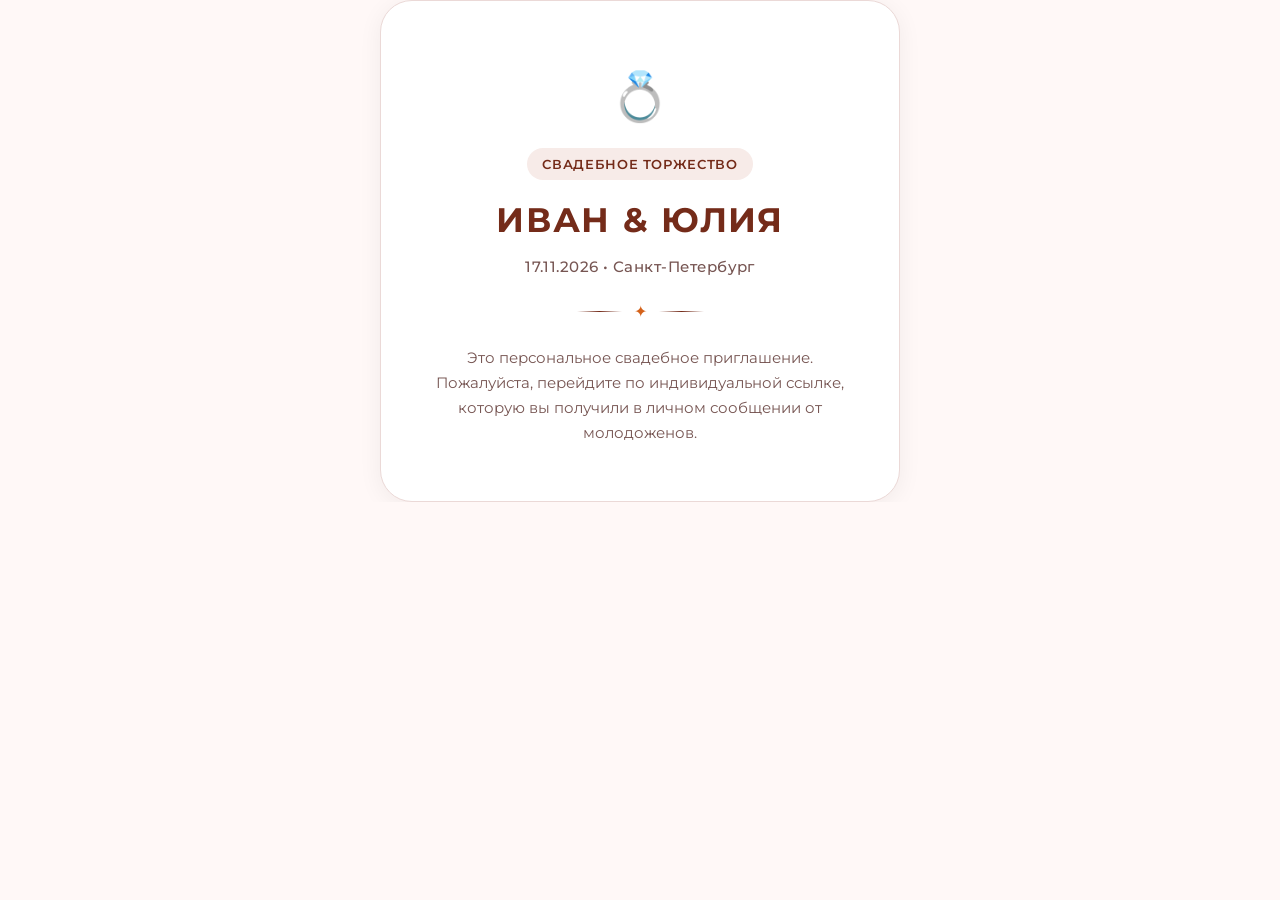
==== commit 55d73f54: "Fix RSVP logic, mobile overflow and attendance grid layout" ====
--- a/index.html
+++ b/index.html
@@ -51,7 +51,7 @@
   <script>
     (function () {
       // AES-256-GCM ENCRYPTED WEDDING INVITATION PAYLOAD
-      const ENCRYPTED_SITE_PAYLOAD = "KQdldgnsdPi2D2UdH1ZGbzQxKbay9kPZLmd5k7mJJIjZkCvCdiYbdfFh/M8QCFKo0rbKHAkauDbn4xLCetzAIfxpwm98faVARyZPkHdy9XWi9sk6SOVMsDxklXJAReTi23dlx00rT+iUCJyzE57DqQWyAt0x6s+2ED/pz/0bwyytO4NdHrJxQayDM/xz0AC22DJsUOfjVlYRIk6amI546C8hn2JtFRwfLPDTpRvWPPofx6N6t6b9n5xscUDxXuUzKSv2Uh3d4wqerypSodR25Jz3csoGLoyqrz+6sjfz6R88UhGXegMAU1O1sICe3+LzYg/FNPHQaRfcX0YZM6rpEeG+Q+H6Sk/WU/6siW0BLa6UUjjFqhSjj/tdrI9fXnwkdCc9Efq1Pq79O9lFChLPCGm6q22KH0HR81fbBFjGvnBu1J5Z9eXJ3bozQmAPRqB1uh69Q/[base64]/wzZSf/7BFAUUdjIyzqzufA9pkCy+r5acuct4v6Zcwpc6g54sC67ZHaZ9Gdcbjl2G5L/mpK7A30mbB8eT6sSBCwwogsjOHcsWwNouEJ7Y0g9vr2M6ozIjSmUZ39KXSkBhrpPazlewhqKxbCJF4YpzTEF4xtXMS4HDT3FHXggeeT+5gKZzU64K2m+ot9cTM5qF2XcafaOoouApZ3X1kud61nmLhusEUZ5fk2C0k62bWY5F1HybsXMXrUaxm4t+4MBFb8ZHgVuL/jpfuWdtYSjIa6MrJtBtufRroYRRU9u2rtTSTW/MTIatx/ECgGSns3oZJVZd7PYbdO3lusL1b6vuz/JQXWdsC+sp4olInPRb8kxbZ1+fOyRhyKnObia/iPeJoOsmDDvBXF8orximpPlDX03cpjL6ycb2RpMavmd32MtlY33h1T9uvaU+Qw/C51Iu14WUlxVgZiKRyM9nNT5TrF/75JD2o49XFijf1DoOoVHLk5oydm9ErdukKbvyiqjRNfxiG+39BO1aZwx0ydLEFtMTAREbQrWfTi4ujHjMRs/0i5pk5vCzzhvMa/tkroYE2KwNxG8SaOtfvQcwuWeTV+JqID8k/mc88oXyYTuW4BSb9VT6X/QF257lfU8RrHT/Mtg77jQGuCBzFZf+MCzGPNL0R9UnVTk1MzpddPZVO+J0vhwufqwSEriftiohjqJNzzL9KvL85wcGo6iyT+Om/LkDMD87cTWIRzyHS8cXx54Uj5nIEsVrWQUZCPWvu31xSTp9AyJjyw1BwoMWf1yJVPusQHzm6Z64f8aHjw/MedZUQHdoCuFSpIQ7xHJlc5sXcOA9ompnc8t8WZYhOfIpUc4HtCh6jiWmLCIM7MNBISNgio++aqna3A1vZk4QSTs6V1nu9WoFpnkjWf5BV3KvC6xhbtqjPABQYY9qDp3BTBW5z99+V9Fr9uAWdRM4yiA3RpuQc2o6a6hvPa2wV7Tcc4J1CXEXWqg7XaeUNW2AtA9nq2/0jYynONjzdw5FNJcFKG3ob3/LPWARf8D7oCcEquP9V6FifZ5Jci1Z5lVhmGQl/Cr1wAwOKmkFYfcMA2cr2jPNrRUD2SdkxJvtHqSUqUO577JbqMXLDwNIWI2dYSpzJfNhsygaUX1y9lOaJf0V8GxxqISHFDt4wuNF3+P8mnhjr3haj8losJt+lkUpoCN6Hu+J1Wg/UYpSnhucEno+OLO8cjpb5Wo01kg8Chp6/xsX2XqL2h0qqGJOlGobX02/rcxhHs4SmMoXewhnT1+7I6FSUPb5cNXxpkk30fOYmbQwEHrFOV3/gp35AIamy9w0gzKj8vafMezUCCiH3iWnETTln26lEbX6t22TL7FM2f2eZa0FxovNEPQ0n3jF/xS8bgKCoqEbRfaKDuzWBNl004SILGQyOkgfnmJiw2/y6Cow39gb43RI0xgc5z1osSdG3eext2wPy/rva3gCYU1njE2mc6X+x+Lu/b6hkelsPHjvkGXMMgzyW06EuX54infZMaSQmQqNm40IVjvV08R8ZpqmVkitt8QmJPWpoxUxf359od06IdRdj7TuR/1PWFnZJi/j2k8GtroUTSr0JpklqdtevbVLabH2DcKjvzVJ9NW90UcyovD9dnt/I9SSNzc9ZoDrXVtk+jM8EweoCEHplgbAr+7NbPDUYRfmhp+ampg0+3XVhOSh2KnRK9iKgmkyAN2eFWWjijS3rkM6ucm/qbWCN0uuN1XQ+g0m6lY8FSaRkRr5zAQu9YBIXwG5bASmSrPuF4zjJb4j1q3ZBjSZzoixVCzEDZKzbKeJOGqybGwZryDMM/qFAtQJFuOOyhk2DrZuwc5/T2uUZx7yaxAXWFO4fAV5aPPW5iwRsuw4bALX0ev30VgPt0msAO1XOaMaJDqDerHxYnWHffZoSu83nXfHuEi57XJAn3+oQz5OWvdtNoKgOIUpqQQ81o2Rd/afoVQT5KLd3C/zsoRTKVFa49evqHx91fP+O+Eo7rvXxnE2S1LzaeLnVqXer/bDqQ0km9XIeUW2tZKspNlxFXj/cAtnXVkj1puObSsLMNlhVyM7qn4QZHsma1rT2h60ihyCVjINr8SHju+7llg8ckSnQLV8cvFiEyRwM9VfTrCrm4PAO5RVNaHzWIgwt1f1KYMqnlM1rYsj9SRjKsgI8jzq9/z67dH9KGfJZZO9tqZoVy97z4rUSDYw+rjUWx1H1kLufrXlPXyYDQAXIek9Ye3rIAraKJW4P0BqJpTKrhFdn8rjPURoa4D5GkBr9j/xkN5zEhHeKpcwWMeEwm4L9dAfLqH3q1Rn1q8R8YhU5GHw0iMxwCQ+OjSOMiuNfjDgx+jnVlDywtattZorTMJzOYNFMUTVZF479GIb50A+2Xr66ntIq6klGqoDRrgrdd2pDI0ZO/F+B8uQ3+GDw0EbVyi2PivY1BonxPKUYQy995xxPyUkqX5W6fjNNDzDLXb9eI2LI8ZsLdYOSudkWON7ZxGf5pbAyLH9d8xY9A5QRwhur9CpQ5yoc/J4nGFg83aZxhxZXGbzBRDrRANZbCXdQi1JK4MomyCieyyQFzy/RMsQGoM3Z3/KG3lajjbtnRbMfTBavSMywGJ+uX9DKtfkU5WnS4fKm/LpMwR6CLTv6kCSxCIu83fMlssRbhZ5BRxpVQJU7wfEQskvw4NSK3tIdAr9Ye05aWrtoyLyVxndz8f++OrytY9xy3/jXccKREVdD7FtQjJXpdKMzxEfHKStWjQFBSJsSa/aqcP8E1tTdkniAJNR8lxOj9ElVGx4f8Oki1iVmOHUfxM3eWOW1beFr/0MTcaLcAfY8vA/TsRj1hx41wVCrC9B6en/wu9dj3bakFAydQYYc11LU6eQpE5hQ+BhPbeYF3veOWqPo94DY1/3ByENSfIeKEYm4AK3L2f5x/EOXsIenQu1Kycp211kDoHev6EN8Q7crLlUQEmSeRAMj/MxbPtkrlqjo2YfycGwsO1QhdhwrD2YvcicrqfP4vqMtXMbjWsbdFvbvbZvXAsBE/z5H48QRkKikS2z7Y5cDXHdm4gtPCwSJZ4WEPbHum3F5eNdkT/CEoTl/vGjge1VB00/1IssODZagcFveppCr7iKYPRJXAvljTsyZ73PRCM5vax/UJhqOpsm7RX8jW7yp7w6xzCD3M++Pn+xD4p0m18x4pBa1u+dNWzmFcKpJ04pZg3r0kX35ndowScydvTE+28sg9tdzk+b+1PhVcBrYF0SkTrG8sIT0Ah9IOq/koF8mh26e9aVfiysshnATJ1WKjgfD2YpSSPyJHkKu82BT/4rVzq4l++x2hwXCwnR9HoIAFMtQ/u69uyvxEgDZ4WBUY6mo61N7v7QxwhqcskngONsTK4sRqsoEmF/KeU/gO7NNK4M0HF63SP92NoD9rJEHJzyEpL0YAHYp33DS556+0F8aLT+YLrJmaNavUdbkOhFNvCDYx4Y4GY9Q5CA3GkjiUO6TBb+vJhGL7C7lzUiHbbXsSZriSMeu2l/JwE/u3MrMn6IdJlCuAdrhP4AORsNrZMD5sog0Vcyp1gxdUiP53N1+uwF8VUufV7exO8rPFkaaHik/ETE8MFqU9Er6Eraug05RQF6gizuZJlYFUgQVARftTINbV3MHKtzE3HS+YAIrWfkv8fj0TVj4TO6o/nuJcIWAZ4bi7Cj9n5kDOMjXW592K0/zKmqeMB4AF90JvKDg9SSO92lqTRpy7sUmLB/fKFJq0MMHGE7toz+ypAtIy3xTdCeS8uWh4kfOlKjnq/8fyve/[base64]/tHOyo+M4nk0nwNwL51Hc+dHhmrT2dK9BX475z/5sH1R1QO7668MteyPShZ8k3H5ifqg2G7C6BBxvj+mjJgpHkZYecOK39kL3Fm757sykQwCXzdy/wZAcUZqUxSvBRZAoDqvCvChbGh+AtsRu9eAu7UtCxAm7jP5QhuDtP4Uus9MYh9ALBPmag8GNV5kEIgtj0Gdvq38csDqWLWArYsvcg3YBiJSKeADprj0GLmafReyxNMUSvE5bvNixUfMEU98kJ4jA1MoiuXG7UJ2PMxW2U6q5K/fVZERtwcXqNVdhqsDdXqpL7d6cq2n/bC2RNEgTQ1SgExI4klmytaJrgMVm0ed5JUm9WkkOdMBLUT3S6t62fCHAwdA2siHjFqqhZFN3G0oFaHVzIunJ5j1wWI7EkFBISZasNvcWUpWc8sPHoWM/ogFx1F1zUwuS1kHU2yXRWqhfjpcHXVdjf2f14TkJWl/udx8n+Ye87bMmkeV46Y0tcxMBkexnJJSTXTZDTkdtqPbplKLWLjNAib1RbjV/wsNEB1orIAb7RT9ydj3zCAQz60flHbtlzVQL7kgrZuG4eBTl4x2TWwwYbFHmEG/0iBTODFnLOtWb/eOvUJy5t746S/FJu3xTYORKzHDw0gw4MHt8RMrpYf1pfXzW3Wpn1delC1kviL9CSaAy4AJn3OhtAe5u4Ly+g9tPp/LJ+KFCuAUG9gRHAQabLfR/58Ecmm1Hh0NUJHE/v70hm6vF6WrCRON2F4IyJzB08tdYnlyri+IJow1xEZ0jDGtzPya3XK3Jr6ecE9h0/7AyePC9HdGCTc6XQY/rqmjgwNtOz/km2SwRStftAai028O4xMa2fpnc7yUzIQr46pxQZiqjcaaNfw5SFXiLGeeoSknMD+votNplX/q4z8eS6yJfz1UYXzacwzUsjE8D3WOmW6CtpgPGV/HPURAnnquZe6GP4FhuAayCHYElAjX5DP+zN7Vq87hFWtj8qbkuYw3BkBsfkT2KLGLdqswaPmM71Cjkbgy4PyqzHbyYXUQDwX8e3AWYTIt2uXJPQSyj8llYUl2gflVrQ6eSzDrhRNLq+Nm8tY6MxVg6UritU7WJ05wuI8O8nix/690I59EUUcr9RE12oxNt4KNs/kvQpEMuK4vSNFKc//MoB9wbvm/NkU63cjTkqT7yL10vDJnvaJdF/[base64]//CP9UPm9SzkDqiACaxqPGYiOvE1Jq1g3yMQlG6LKlg7nvJD/kMkTFZl6TEmPd240nOuuw/3NkMnFuWbuaT+1F0aekoarkQdvZz6vW3bKnymk/xu2Vzte1xodMI0FQlQ6vIwy2RDSc+Hk461omYFB6FCGrlGtJ7+K3PH/iK086qZMLQdeh0nW8wfmkk4isM1MgGfeFwI1hjb25cBOIStT7azkjydGatcfmXySls9p/DZVphUanCBWQuwDfqkH58AEVjCmllE/s1y961uXQtGL4MtqNfWTais1QQriNRlLo7FuJPJuBw7TymG/bVO5gyVio4SYu/yCj+/H7isj1jL/SqzbXzGB+CS/Erm7aJd56LTRJv3C8QpWdC3jD2PmTu87FyFoNyWuKlPFVV99WDDIivwPzyewGO6eylUIKjFOBUEsV4i6lMnwUf1aCFIoIzbNKbhvYGyGwkyoS6rrcZCK6S7Lk22I1GF41H+kTJazVobjQaX7LQzChzrIu+fxtVtxXIjWcWh8pgH1Uttk7ywett/5g4D5CDm7RGF+kuQgcv5WgM0HzjcRkpzvRd7+GU0pLVeBrAL0CS2oLS5MNd3mvEdz0iB14kI4R/7pbvKhhit0wB0frPuhE+JugPUYwqscYCx4GEvPErDWlux4/yrxC6pTZk9DIdyUvQXO9caij9+F7WzIrC8PUyirCu++i2Mz1Y1tSR6V5G0IkmWdWFylCN0Y1ytlKzdKObRVofNg5742uah9nC26FhAAEd1QP3Yc/Ss7dtM95+wVqkUwta0XYID2ksG5ambK1/N3TAUpNepMO6FF6psya5ZWppzUbJxU6/qPPYKqnAoeOn6G7dnKolALAViltVC48jgn/ax1GXo3EEj6M0Zci+1SK89etxyNYLRWtq1WQ/[base64]/CbxrFQncqW027S3xuASgQh55kvqViM4a7U5RQTHKW+j7IMWq7gVwRCKEXg0mNqHNschOjwT8ob5IC5ulGHzIQ3VRrwnrujxgGZKREBDqgA2ee65MAjQyjel/EsUx5pW4QPuybBezlBLED9gb5pRc5bRIRYlp/Mgtbx+PUFIhCPekD0U3i8mjLmUbJPq3ugUhVFmcRcq99Hvhht4GF1pWpa/ZcXq5j1jh28LviYEReSzgS/nEIB1ywlPPlml8atNI9oltQVcIzmNqNr0+fTNhzzAtWxJM6H+TjUDmXi9UXkDN2R6IUxqLc3xZvmmc7yDZm5LjWXTeCz0OrvmLwOAdH+a2hq3p8KDrrlv+huIEOXwHNS//q2xojvFsZ/EPsfxBn8UxeLkOBJlaDoyD50WuKq15++GM5v/rIONxdphwGOFsv4VFobLFcC0sI/Wiob7QM6UmXkJbdLC1wMRuqzw2kf22uYFJFb+WJCZoCmyD6qHHzcDDFw+HrOmIX+O9uz1YXTngXoRuJwWbDO9WyIoLSHGgDzs742hts29s92vX9308qOQiArB0yzmVMrJ7XtVj/4t5Byfr1ki2qUx9SUu3npXwrKZLfal5VApX3qkYKuk22CzDPQoAKe1/L3ihQPSmITeSXvEOhgw3F00lIKSB9UqyWlOOt/e9Qm2voYDWy3Y/BaBGqw5o0y0uJwTqppWv0i7vuxEpp6T6mL64HPx4ntDlgqsRcbsKTRQEbqb4HOyP24MKD4JWRwDAXvaRmOd5+BKbaoX4Hif9vmJcCOSeoLcFaFA21Fjry//aP3iyWv5Sc0K7PIlYLx8icFdIDDm8+1F0qZDCynWW8yIKuj0//Vm9LLtt0HW3BZpmBAQ9/xQ0J8y468O+8MF2JEwVfOdtX7HAvoSf0Wd1ORAH1g7HOYeLqfD6t8kW6s7kzKjTZcozYtjnzNRFumHeFXp1W51fOcO5QFHpCsg1Dj/gPIzvPJN7DKMu5p769MQGOvGAQiD3DkETRMqVz0JVPGPeVdV32vgq6CEyBu5b1veLdcbhdOh/XhdGC0YNfcwqZ8qEkRp1c0Lf+zqNXXj4TA793ZF4MLy8I1Sfx58rq78Hi9iqtNTJbEuSwQ+HB7sT5gX79uA5cODdJV7bWn2lLJ6rJJRT9XiFosrYaJg6Y3uWhYNDmJB//K7M7zVHaUJ13r1cBqnzF2OSrrM3PeiCJOt42uYTt8PUCKmdiIAa4XfbXJ58G/pJB0CQC92ZQNhPEEKpJguhF8sxzaGiWmbLkgme2NLjGUOG5NT4vwiBM5hEp8FKg/0RTES7EizsFNEw6AqmV8P5O9HtL2Ca9Nw/YwAjuLuIBals0SZoC98M5TrG8QhgvQuP9viqv15EJYzJObYRPf3+oT5IfuSDBHQZ8Sh6armhdTP+OCPU31/dmwUlyWrx+t79cX46vgZqwQn9e9QdD1r7xiIsC5AZxlKGtoqUbdi8hxPPStGp+tfy/jGw/cOrAer34MhltlQ8vBAG6kLGY3SW6b6dIUuwWQvI69xGiIetQyJjIR3lCKRgbpyrbwaBMK+2Uvi2C78kuOnRbFsQf9OGTJ/4BCst1N9qY0HmGmWXXNkLdhazWm48zc6dxaIClTn2VQS7TAUZLIhScHlyvGP9e2rPJmHNT8LTkqRPJiGg9nAs5Jo//Jdt5zasCl8qZKHnNyshCCVpKWkHdTZ75TySc0oJ+BV/vGT1R8myTA86DCu65UcGYipC2TmEo/OQtwz+uSTNEdVIo6NNqHh4EQ13yR+OySoZYnOCJYES0C5mfCGYueBHUZStkModWx/oYJj+HCQtNsKr3Jq2irYz3M9Ka3R9Pl1hbvm+trwn+P3qfm+ZRYucRitNhdTGEdXWIuv2Ur1OM3vxnDUC+YI94G34RljyDkxJQZqdtpOovrS4sOpzwRle23BiGow5ZleEEbZCDxhN/Q7KVFl4QLVpAPCXb0ki/IfDPzUo1upKwja8tcIU9g/JXTGffehXnzlzmTfPeabyjVC4OkHFjafGLnFrQ23RUX4dcfy2OOgf4C1224GB9xKSFw6cWTuj7Km3RKkkUecJct+/OvdvQ0oTAaSIBUIw/K64EPSUCdVxT90EaZgPGtoklBlTvNJnA4/E/Rnz9vRMG2fIG0WQN+PtO8FNfXyMK3z5hv+iEI5n49SgxuCdWKVOhaxmUyZo6Ns7qszgj6I74GFS0xGwn08eTynwzIvuPcjDmGS+ygTHzZ0Nt8BiHqS+DfuJ7mF64p1Uhc4OYDcNdMxzzkY4QrIFoobnnpLcGFjFFXyydND5n99uAhTPRu2RIeCw9mZD+Cv/fm5Ct7UFpnzkIgeemsEJVbdMUfk5GM2sFmrImXDqBklmLvvU89CYHP3ICG9Yocdfe9KqnmEbysGCs453M5tHLx/klDcg5rV6yhWgn2z6OKyJG9bByIuENBmpS6SlvX8/sEWWaZsUwRFtKZz+ed7UiJ06fnG/sHdnfewRnzqYk+fglzIG2xwwLWh+ECHevrSpA+u/reVyLcs6nU28eBCTs/Tw38qpbHJkiQFFOjCrRgJbs7UGKdX2ZiEyDGZqo7XKFTQXLShd9rWfP9vou5ep5627nFFUKTSvtcykqGIHfueSIhQVQ6Th048Bfw0DmPZANlPQ/Jdf2xRAZAiS3Q2yr7gJ2VGd/wvICijKC7As9mIBj6dRkcG0g2w2p9SM50aghNMvSXTksGfXhAB2t+FKpPL5gWjSYiylbCV0DsZGQvhvHvDj9PDNYPDelUT/g1ZuglukE9sIKeYkg3c07luILbNkW/grCAEBEQINLabdcSfL99e2/AZN5n479uSaemghsWAOga2Dt1jNE2W5Um4RstToOnjkBcis3VH9C5fd/vx+7AayaZ3y/[base64]/8t0/rVvVkUFTrbSHZzUrDGPkrmUItuzxEe8IhYYqlM5WQXL5qJLAhE/9biElBQXrU7K93F6shQjPuy9fc6ujmxmD2U7jySWtjgYKe9C0Cmaa2ukoSSH0hxyyaq5AzfB1QzS6XCnLsz+hJk5iy6m28oa+cD9knuuotj0YzvapV+oJTJQ542/9v4CaST/Cl24tKoxFDymQx/+H19224YQdk0cN3gkdH6yknXa/ei/VAIspWH7wVXpzUg/6KiKv4K/9TkhvPBwgUhHRPhiCxQvGUjTUena2XMdKWfF8m/XmcEScLvx0926bztwNVeHp3xka36n6PQfLH11F26/14+h5dLbH2uGP2TukljPjGPi+hykIFsQE9K6HqhiUqHlBgQZPh08O37cAEXpIuWx8UmTas+7uz2fH973EZ2EJo8XEQRdb44E7bhGOyJ7zR8iOaSdRyWo+ceb81ga0iHI7Cw1m05ShCC8QJFZGaUGPdHL7OBGkKv0mVp8/mIyJDcL4mWGotaf+ea8jgxpCmGNr60tOVvvXtKwzrDkfdQQHRz+J68RvrmHkVr0P8Z4aRtWfNuOKHKQzJpS34wd1nxUW104jM66gDZ+5eAVJoYatYnjwPTBsh7+W0vp8kN0pq2J6jPJ0ZLQD6zhS+KqloWeYPhlYZPmiY0NN9hYj9uq/xpkX/bg71gnwR+fRZ+n3XfCAbyEbcv1WFWcF4P7FIHw6TfV05MMohxvLcCVwZa5vTRW0uDgpx1SPwYfb5jnaztgObRHoQ6o5Dj+btR35txJShhKjVSRNLTqTzLMr0SS3wJBZyjq/Tj+wRWVSiLe8wTME1si4HrPktgazPE80H/dX+8iyUWdkI3Uuq4dWa7BFROa8N7P4y2VGrfcnUNhvJXNqRt3DddD2cbmQfas53EbikCtAI6wQvUnFitwLOkCUu0iATMHw+bRPkUDm3WWk04CQmOZ7EWcJbZlR7N1/9G/luwUcm0UUZ7cWUMWM9+QNX5Ce7vrDgAFu+gBWyYQZnVeGoqMgmugu1HvmD0jRlb/57j5pHT/ZM6E1fa0tplwmfJmLBdaSoctQo4P0L8tL9cDwJEEyZau56GCFWFRzgIUXqn/l8YhSpkbzucKvzyPQ61//UGaHQSDf61VKERl/16RwtYPqUAguK8g/U7IBkTM+gGRUSeCWileWbdhgF126lU4q42WUcump5RQAgLbC9V1tnuI0BflOBaff6EWYSbqEpdXdH1neZ9kdeQko3U8Ydq0/vGXS/RQ0kZZrmKzO1XGcC6WfOI5JH/+SxWE5xjG5Qb/a5GSwEDHQBesmyH8d1TDnfda2V0BHSriknOkTP5OMVcVCsPB/+RX6xIa/ACM7fe01L3/wCJJmwUPLTI/ZdPWWnKciLiF+LeH1zgHBVc3BpV09NY7drA5ssUyMjV3Of5yIenQQ9sMlxlNLOuick42gEtV/SQJQCcJQygw0gvWoeVe8xiNOouxGyDPDL1f9cRrXzZINQwttezLQTcezD5gFJe1lF5GLVUDqHuAw+8PmZj6oZvfpIOId7pCSM3j/o2ThBjBt1QISCRs+JM0dGZ2/f/u4C1FKQdTKjiTImy/CCltmTAH7rowjfc/sKd28/cxFei/NAeW2obOmwP8fRLhe7hvJKT9KogVB345WmmovhzL6ebDjMpE2YgYVKEH3UubZQA1ojhzYq/MZWokVZRNSTCPZVhkHm2dKe1BzmZbsV9QDTgFCtC31kfK647SYuyCsz288LJJsYkCJtjGnP/[base64]/GdEDsHrbEr8Dyd8XPDT2AKxFFIA6E+60zdVr3rbiRi0xnGCy1MYb4mSvysrIJhxKA5HB29yKslBbSjBlaLTHZ/7q7sEwZ4UMpCpEjgbJBDJFrCtOTiziG1YBCcsPwoq6kPEgenc9UVGv1VhrjBxkk1PuPCgKP3E0/OyZ4/eB2as3Iv8wJtbBDOvUhrS2Pao/1h6f4WzxbHdbplgHaSZ02ArYH/24DKXnaoleTB3+U+P5jwk7s4xPEqh6Eg4BSgnJBaH6bmoXK2tHGQtr3If/7hhtv6iJD0UKKS5QlaRuX9UbggT///[base64]/4EPlRqBQxtrFOYnLiyYkyg7WAbuBPlJVOmZKbc1Jiql59GXOgYk45IdVFy7xTIpw4CFJFylis0j3X+JgGGiJ7KGtnN1gSknOtZ7wTMv3GGLEc+lO4o8ELAoIkYM5oU0JpL+IJ23V5TiIo/CQ68mpn6YnXuiHVveyw7x5pTmMpy/CcwBO/5tShQzd0+GbJEgxO6mpvg5oJpbtZ13l5rNSrhG+TrJdOvXw+DT5FwMQmJ/utQllNBmVFpnZ1XmIWYq4ioHYu5BOvrAuXzQ2wvJ2YM98ljnLgOehD6x9gwbcuMA0w3h91GaBEO8vL+DUSLDLZqjE8niO9kEfObtQDE2KbCB6r1cRUNe9D9LBdLoX5gHJYDbQFgzTRipqVeYu0yZnDrxDPCUUEvS7I0RUvyWYjQLX1XskjK9Ews4/O1pMHcIUxgmAKWn2/[base64]/0YdlAc+AAXY9yjA8FLwNc8yifzaZ4CZjCVbkYn43siShhsIRsWHfNI0mhkunSrmWrT+f3211fbGQp4vhpL+5UGAOiqxsO/BE/AxBbmIVPTw4llLu+Jr7/FzM7kaucUj58BdYFZNU5ASh1JjvdzfieB4bUBEIAYH7gf5mHwRqZVU8ZH8BABEx9sd3kwt4i/wSZiPe8mnXmKdB+60ocjiAdxAscLpK+ThywIOlyO13eG2coNslCUJuKV9XgFvz21uzUgUiokGJzXtxo2Y6pIu+o6ansUwqSZfbEpDaHGK2qAViEj/3qDLzPaL30ZNys/msyW6jJQ1opXnfetH44M+uX8jYW61TFdOvd++OIA1MIRu1bDx2eqa33s+ER2KR/[base64]/LKe1X8MYh2BoWAysTSEh1oovkUeIVOv5TLDr9WEQJ9aA4f16kjwsLLQTF9nZSIz3T4ID0MrmYtyfsBbUYMqGkN0goky+QDSyEp6MEveS8jbOAuuX4GH0RGUlAj5/uWB2KyFsMpOOSDz5uqBk6w0Ii/v6uDVZSRJe2j3zcSI/[base64]/BQ/0h64qmJMhvc91H1YOH+OFpvvvQOPwHDjkytG2/dZurc0LHrj7gMRGqrrn85uJCHjHx76xRvkh18BmxSZG3uGrhlmVEu31i3vvGE1y8Sb43SS7JdzhiFLY3NG3sV9PUQrBadNUT+eHzNCg/EAfW5oM5o5RavotOKnUESvebLvO2RoCcc4fiOPOb5gwCS9dIyiUyuEY2i0aVmDccDZALB1GgdhUK3msrTyjNHbzRAcoN1iW6zKDZw+wIz23tqVwUVoMhK2ikWUqsqkCEVDJuJBCMW/bSQ8u4SP6xEWAfrgTgx/FaY6Yw7qbiL+sRYhtnr0PQWYytSg65QB4QTaPFcI1GFeoOv3KpvE5hqAT3ANeAYG7Gu0w0Js50fKy6EQN2rhyCLRp1rL2iunJrjOcnVOSpYe4dVletUp3+goGGgcHgNZ6qRq/JypKScPUOVukASgn/s+RgLHcN1H0aW7xArTXyHre8IcD4QKhLBYTadowjxvfvqeP57fwPy+vxGzS9mXV6vG08fmbesN4EgH+m2L+Sfi/y0jPq4+6sacGy6bzEFt6eKIj0jRXJWkP5/BW6v+tTn6pJidE5xfBdj4PKjgZ5hiZ9sTTiyi18sUN//dhbEcDu0jHAd5veznYt5PnZY0GE6Uj8XQimeD1Rah0/kSNZozzhQZNDw2uXm+o69rhPOEr+tT0TMIlclZlV+z9ylZl8OS0t2ZbMv1YefWieFLt/6WsW+DHzRq2Z1gWD2w8zjSgVFBLOy5BHAgaP14FhwBgoZ0xvB5RPTcu8nLmJv8p29My2sdwyAQXwr3zfHsefKjJ4ze5PIi6MG42JHuz5/jpquO15yhE+8PHFzNvEbViLxuTE6u1hQ+TwBvoSawl6AjF+8qP3LXeZQbLhsFRD1F/kEt24sonealXhrk+KcckbPnApuO4x3ZdCbmfqCDnsSTP0YBp9L9Cv8YT+0m8ZH9mwaaTkrRXxh9QOm4QQAG7L4r6xd1hxWqddsbuR+OJl0p0jEOx/3Y2OHGxzpfNhCWkX7QAVW4NSxZj7oos3JuGbA9vPcl+Dx3w9w5P67SBGsiOum5S6a7x/uO2bbH00Zqo/+aFKTT6QO9svfdipqBCbGx2+3tGsU/[base64]/FXw/zinNOa5hMReqvMFCDzMhH29L85J7HIGIMh6eSUlRO4yNuZmxMzwRXHKSM9U8eKhuWZgW9RW5+2Sf7w5w63vo39Onl6mPHZ17eFfTdGgU62GvkOnVg1rjcR4Z/26+VE819mSi3nt6b/6njYihIcwQsCA2K0Olfk98iyvkmSzXOyGf1zOErUPoWa9ePFah75/euoGbgSXfEL+EhinQWLUvWeGJHf0okLuxOMJdhwr+3ImblLD/qRsqgFIgdTulnNW3lOO0SPl1Whnmxbko9bRzd6MaH6So5cE43vBLYEIkTQW9WBbTZkPyQKkaMxhf4ctDFJroB/Q5XtzargYKqDqCnWikM4DRmPWjY2AO12+4Bi97+HnPrxK8wWgd8sl0DkLk71eSjsBwx3Yus3ggiyvKcH6nhlX3IMt42WrGp3XXzX87h+2YNthA/qAY9MLhN5ISQmUphAjAtL1tx7CylqXs+xHY6o1skaRz91z8/yU5OTh+71xEv6mzTGQFhSORnueeM/0UK00XmWsUxWY4nYngyQ7QFuQI3a81nc1SU2JH3IQQKcgA3ZfVhaAiSYd4ks1wdWMoxe8x21HBvknZDqk9tXoq5rMTVZZjUiWblDsVZ8ZKUkWHCab9cGv9ePmORz7sekkk/b57BkxvYf+0tIf0MnkLdqxRCP4niGxCt+ay38UBqJ3MbEv2Nunp5PClAei4SBJFlt2HmsvmqNXqmcKw1dRN5SxZSTY0SzSCi9jGLBKb2KYMQyOU5yzScXpRzXg7LbsxkcBvxQJYzLklHML1c1PAeqwA4sDBiUapf+M2ESH/IzbSSe5GMYR1jSIjP7Sk4e1NXNgUTijdE2ipzag/8lz20b2Me1Bo+0Kp4xalmfrG8RscLUOEixzUFU4Ktlmz/1iUZBtOXgitdRx68kCT2NyT8qt3ezmPvhpBQDnTko8vh7h9D7KkZrHkhHFx6Y280ZXnV5vILhty/93MihdIpDv9BtYtrPxOTfzvLOPY2Ubhy+JmriKKjLS9j5xdVD1b8FaOIL59vd9RUMeQZE3+bEcI+QYmNex4lrHEgEkPIkx/B9/wV3F/wBatmv2GtL2ZV3j9ZxmqoV22ehGrqWjOfYcehiZ9+QJKpQ0cBhjrXwC2jKKQZJLmJGqdN/Vbf3h3SyDYkFe5jSrOtRw8q7mWwi2zDd6VG8UATM1/9uOixOJD2+tWf4vmNrJ4uxk3e5IZDU+D8uMsHQgVNBH/kIjWFfyv8aim+DsY5G6AKy7tLFhjddrmS8nLIi2yCbyn98VefA5zw9x29HfPEgo0ynwwl/[base64]/FWE75+iArNltBphVnze8SJrLYD/Ud34ettK9MTMnbaKDHykV+IXZVeoR3DYEdbtzyN1SIqAm1XcnMYgq3DrYNihLi75K3GYfsKN+0E3BQTZUh20FzaBBCTTNe3DiBDPprGFK3PuhRXaoo8ujsqX2VAyes9ggN1sA+Pi/vIty4TEGrBIQKi6sLb+sVoBYZqAlqL7hbsjKwnDkOIg6TJdfvPNLa8or/[base64]/TyImOzT7KSdX19pey5c9hc/FqW0t+ZMJMAiHwZn9cwpeVx4Ct8Vm+YKvwxWc/2fOfiwAIVPLKTxqOl2CPF5DT00p6kXFGJnPY47SkHo8UKAVvarYOnwbequL1la164mm8GN546zgMHdGPAKQbBnisEzJwwvFrOuDdCJyFiBy8z4FPzNwFePo/j1o5+Uy0Odu3Nk9YTFcVCbKd+cjpu8TUp2MFmb/oqV1MhK7biXU9RFkpYnrLKa5w154i2SDmgmlYILQ7EE5Ggx383I+jHQ2E8mIj1cyHwaONfZUCDkbSfqBit8HFQBBDTGanSrSyGwxGNy0/JzvgRRvlyBDTy7rc4ZDyqapRWT49pH+zNVUgGsBVGcuNs6gX0I2gNJbIsKFvmJKhsw653710ODzXfNnBmjq6mwF3hax5l3w6xKzXx1C/[base64]/bxRsc0Z4QwS4zbMliNbCuk5XURXcXtbyYNVJwitHSrVnR9Zwf+eLAQ1eZMou43D8Iu1VTHdj7o1k7uxI/ADDSSb5r4Aaa7duBgyLQRfQF2/[base64]/xG5GJvVhBp6fWgL0nF96FffWmWSNBWB6h+SB4wvMZyVHxCVtzBfwi4TXUnHhQ3reTrwRurMtb27lcuFKPNXgbb36L5WuQrRPgU589Nzgx6kRX3LueTsvqQuEb4GU/viFtKvXzaqSSn1bzGAcE7EfsmU0ujdKOQtLp06hkvNkqf+ujuZN/xO/a3xinF8p/[base64]/CQTEXzxIoDT/iylUD+MJWDKjizAi98h86YP8qPcJCqSq5ypuO32yQciGDevxSURRAtMNLPx1MRGcHoIQ1xNgjA47T2i40rcKXDUSSa5r/qNEKqynmZ0bxA/Tbm5oyTxZXlMs87/IwljrGdUH0zWruz/t6CBnh+W+cRj1Vhwnm1Z70cEc0e9bgTLcmTiA3nXyKpwCiK3UO9mbNtfTu4ZBmywtFwB+PhD9UzfydP9agPnphx9xBVNUOlo6ThR90depwX96sZpsviAOqo9AqHp2JtF+/LXMpU4Ib6XMdCuMlP9zVCHcp10Q4OJlOCoYT6p0jzQ7GN3anQ35HySFQo/toVK0sSB1gZ80GTo5sefxtrETQpCnV9WtLgQSoiGu2cWlEFIKG8J0TZzAhZuNKvRMzTy6zKRRQTJHz/lz9fDeuTHGW7l/SmxlWcQVPdLZhiQK0vr0CzXXuClNaZL7XDWEsMpNaWoWbzkFZEKjEtnwBa453m/MIOC2/FvXCWvahHHYEgVD5J4YPlnte6fyeuwvYb+tGnP3HbwIcH+A+iVBqcGbArzoPfxrZ3Y85fe0Im3ZFIUJQAlchq/XWWNBLnE+JbTdZnkt/CO4dHIQJBsxcetLvVzZ9Zt6xQMXEpoFGg/5Fs/lmYbQGmdWZEWjK9PDwi0DbYe+MSKt32YzWT0HVk1920jqvCknF1MtMqJaEJ7g5X+Nn3mHTeTeenUgmKRhWL3ctEXzW9hn4ltLcyrU+D5sFdRialTcv3X3vdnv2G8lgDEVmYtTx3YCiD3BTCIKmVR32kGO02LjvTHijrrM3ulXqaXSbMhMkOU5WG/ZgNr9D2PjkoXZc3XagZMHrGipqFIwK8iJEHcaLpVRN9wzBdRgfR9N2hFhpwVtF9HtOKkba2frvqVmtMY940DQFihA9vLZI266FeqwqUAyzZhu1n2T8DsFCh6lq8iG2ADpVQYksLnGAAhLayXeqGG8CsBgq5uxNod7I98dbI7I5v4vOx06qUfBmXXuNNZ6kSCNIjjK/VmiiZDzz+OGYnCjpzslcNy7d4LUL1WU1pGHv+jrGwstgBMtRjpkEw+10ymlSgZM0j9M6B9GZgkaq4uycwzd39tVt7QcajkSlX0CLKCNSnEq62mwVcxpHet1ZuN0T9mjCKX5T+SBkN8YLoYRgyBxP6hA5GmStvF2Kh2Vru/GF+dhYFAWtIXKCLIq4xkPPzAs5ASZaqRnMEJGL6acpQL8QY/4jUe0AkJqPTKS39a7st8OUaLRxLjLS1Wz6xXpfLh9mGmpIhDYpGYHxvyzn2eGdwLNQ3LX+kQhhym0ThRNG0g9TGIPr4Niylx4+n8SkonXqmRQG742nuwXQm1CLGUrUXjKOL2tNwQAUIi3mks3rBGPOfsiWutmBhn60K1uPu6gVSi4rmRNiMqoUuh2XJ/klJwuHUzhrwbtJNLVW7QTHCHQLUhKSY7pLNtk1lM61kTZHAaCy39o9C0a3spsA4w89Lomf4MHQpxpIrfDeh4C9GD1PyBp+MEu4EyWsrYbRJQwG+ktkYpQ8d59/xZ6qrr4H61QQcCuRz3x4RUegpGqB/nz4EOO7CONWefMr2ENjyunmBHhjka6WWp7vnfGWpvO6qMMWfrZuxa60cHUqla6/Tbt/vd1fLJ7rjqMTnMDaRan1CaUmWcPeKJsVxZpLy4Uw6DlRTLIc8A2aeSwIlxlt/ZwD7JMSN6MO8wxGrYBoHOOi7N0wUIAaSJJEgiTsdHxo4CtZ/SBmXf0G+jp7JRVoOSokx1+ZnoAQd8sSWqJ7TO71A/oVa2rFBz2eHNCeDP7Xu9TXC4nm34p/j2aAwGc3Qc/FxP22t70XAgHciunjqtHJeI/BTQtwBR0XGZU2uPksQYO0vSQGOmSjpciGkGxRsVWUxbbioZrVQdWYHZ5egCtCdeqlW0gPFFQFz4xQ/[base64]/zYLsDqS4oS1H0qu7uJRd14sNjV6g8XOvcO2iHNV2atqdQ7Ga3PwO2JXa29q7uHyWoWElBql/PZRiKVc+VGAXsRUy9HhMqrkxS8KD80G27gOUAku7bRP6JntOUUiXNi3cnnmJSpRXmFnww7GE6aL6Xq6ZzyFwoUCslSDHm7Tv7Do+5yJVEErynqpooYJ+00PeTJ8G0/JuVAHowcoD0zl0FC6UjxmWO2JZQ0oSG7BQjdvYWnqmQTVT8xb5FNaYycrRrRl/QVeiRJfFBLsAvsGRiy5uYu+oAJxb5KWisSOdwS0wefY5xVrYoGv1PuZaWLh9x2g7YXWpi50d6jRSwTvFS4bPdKSDHzqt7NExYOTzHgzlF5AqFK/W0GpbC4by0kgUOd5oiU+2uV4ajlCbJHzoJuy2XdmkZ0BigfzN2AySAkDOwOimJIH6Sm9awLxuUX22fae54ZA/yrAlJYqaNk+Rf7t5OCYcycsBQw45gwB1JNvDes/Nk8KSOb8l0L0UqwwlpDARqbwDpmJHjcEuYckdGIoIfFDI+N30y1sV+7ExXCZVKlzf6nP515L8UMTKzKRGq2cqjjKR1lwVhr7LsAvwkikO+PD05Z1UOwJGm7ypzl0KdbcCyQjjHyAr6QqSZtYt8BZ81V4GR88rSpVMgV6PZwMChv18jq2K/L9Ktp28suik/5/xWLtWviU0bpXFaqStW4fL7HOVd9FIjWk+NBgIE5ZuvIqUw3pfz32GJr60WNTeEvJeGMlnI+k7TbcY8S+DmXW2faat/vJ5r8mPiuOwBqQfjhHWgavLvpFX25og5P79b78Kj5EIFgCy+5nsUGylzWc0VbPDzduHieyKiSLAjlvJVqeoaZIz6vaBQP33cvkoL7TNMRRg0iUcpbJ/dficqMMioKnMFIkeENYcP/7sJAfszJ8cvD9sy5+TgKhKKW+urwxod0VZ8j1wxcoKxxX6RSp3KkX6HXxrQqwnLKq6UXN/dxb8ZOPPOVt+xpPXSTUq4s9L/jBPH3e5443700FjQloaPfyQdRVv76GIVIcPetXoLmP3UA9SRS7xVriWivlQ+4qR8BdIeC1WwxsIM6LYRqgRoYY3Gc0bfszo3BlIguJqQGl8WODx0jJv3NJx4vdHK6r5O7gCXFu89x8tDRpFu+5v2PSivFa+FOa65hrpoan95+XF8VYlcgL6dNsvPy5y4eP3LY1OX/ot0MPqgVdq036RoJ4IjIHgHndH0dVxeFFZqznS3VOdI4dkih0xIvUfOtTHyYd8Sme+olYjfScyQuU98KsX3mpmeyPhhmVBBj+CurF/da4NBPU1JPO/a9FvzstGnikfJ0yQkrEbbRR6E56VDpTOSa9OMvC68snxzfIQ60lsWF/UwLz6ixIVAsrLcUXSMpKp/bUjQXMmmkoP5BI5Su4ET4G0EamqnClNHKWuW/II7jEUMhK4IYcEvYPeZyZWudq6sTZDSNuBzNdlnE06Y77P0+9hC9z9uESLR9jqj4fg7VudpNG0XUtZm9HrJ67ufg9txKolUJJjlzMCPpxE6KJstYoDEWut8DWxg1wcaUTxsGW2KgCSUvA1UXCVXNTgTHbQibJhv+QmDaB5n6325317YG6mDPL5bZMbagnTwaD/cMDNU9C3tdI4KEk7y7bkc06whgF7dPgeyXmTk97hDFKdJa76ufkL4ycuJ8SY7I59ERxWYsem9Ot/8uAVKHZ6ijNwzfoXPpcRD3NzpgJqK4r7NSTtIC7FkBATJZxfEBZEelzMl/2mYliTYiWC2VKc7qcszR3PikIBuZwCwb6VMmTbJ27w0Fp8JholEeM7H9zsruq34JtVU5ye0k0tUD+FnvJ0mkB/CFEp0iD+6St12eVLiiWsxJbr7rQPC17ojzlWSBHyXXD9DO/0aN3D4FNPQk51+MGhavT9YiMqPYEXChViEltDP0olLggVAYWSjMAMix0XcJ51Bi3axPRcVp9ory1FKtpN8pS/ICgYvikbcl5OcDiEjeTxPloAWqmH6ywejdE1sQQ0m0rmRChJC5YPB3aaw/pmk6f6jHsYcwnYcsplOcg/Dvl2iSZKQxlB2COod4EuTrC0WQzAe7oqiBAVwiYx8OqODv1H8FwJo1DzvHIoI2uhuNFYn7v5IPH21dH75Q5B/LOIKqTfxcyB8vktHO4Yb58chwQNEM3GjJUbRRlnTDPUMYUaOLKpPmiT3fF9jr5wcHyW0f3x9l2tt7NvP8J2sm7PZn/Q83L+45IMAucKiOp0xIW8ZXXwsqqJtTNDas1ADJP4Cah0oEYbCk8fH0Az0rY70YR3Ew75CMN840qyI93ykJj2I0Cpa/Wucaf/nJGcpe8AL4GPUQXwMlm4cUqY5pu3oX6YtSyORmesJMiOOcJ7Y2+GS+osMJub1ev2wmetEaTpyjUYZN0P5upUh8uMP16fsEWaM5oiVhDJduyes2WtdKMAfRjxNFr52YIRQL+dmDE9C5FX32WrWOOFv6sBWhrpk9J2FvI2/M8m261C8x2FP6FDhMdKC+yMmcFyLAyuj047BiYYBWj5QzOPnmhLISS/g9pGd/0vghjGV5L9lCBDYxjb0va2psepGYq/gVIOZJfsz0kNkYx1hkjyo1BTotxLbzuQzRpe9PmvwG8egjkrdUYtf4Xh5BJgj8kbwF/[base64]/JGE8zgk8Th7XnYdWWdzU37/q0n7aBm4ZLtuvqZsLpGp1PietE8+5yDcWp2wo9Z9es575hBg92KerkWJ2WHOHFZIVc1Z/5KrcO5eBOKCbxkFB+H2Lcrm0QE7c8qRCF52nYVHMWBiCmC7cH4P74ZPRAyu+PniZzrda7/2wtGmgrW8/OxiA0qAZ2aT6vxroHk5KSJpzuiXao/YmtXPRC145/EmMTEUNHbV29IWa0qOPstWp1QSWJPwLF9UrtrryLvI59Py1XXVoH1EiK5A+lskkS4IvxtZWmG9yXAi7Jm7u7yFQ4yfVfflj4gYnvahVi4j844LmQywONv+mHzdAGtx0dsuUQ3WJ+4+27F+D/Q0oURQhnwCZGuh5I2IIboqbamEMaTHb5LMK0WvhhrrO/PRBs+23l/OvK3A8E9QUvTIKV7vgrHmDfKVYqcnbvsVsRMMF0CNQJdnjB06CisFNaxx08G+i3DNJaBsbiAN3DBJIdCTjpZuZtJV704RR8EqelF6WDBvpBOdwS0CBtB/oO0zaDvNXO2vBt4TGBp1nSFQX9r3iNREzW7J2qREg469xJH8aJGA3hA6ssKVG6C89K6ZfxkDNsP9UJ6Y2xfAl9yryaU9UpQIORO2hfwOQ0q9n3zWgbMmxMUs7WAPMsW77wrUoY92VD/Atn0lyma2Tc4KHA+MZPpJdl0O2umv/UT3Z/vKCHJj8+MVZ9HEGSFfsH3tiyI4kJmTsjDTh4mJ/DiBIA35c2Q82OBeAbMqY6aICfVSZXfIpNtWIDlCW9gMcgLhBZtTx4Josjie/ghdKU92NV4WzWFDNQ9bhAU0LZPH9sIZouvOho1jIwLJCzP6tf4WlZ3xCc+V+prGlDbBjembQm+dJbLqBwXvmGhYxLHFyD3AOkj7H8bzLFR9CBEk9/j8Gz6XW07GgRiWq9r5eSAx/ws6NCkZ2+eJlPDcr94bIHWMst1UiBt44wxBBOZDQWwggOikHp6B+uQ/vmNWDp0fOHu8/L93Ho5/C/bXqpsKrDdke7NIPhuKzZwmkWeQpcVY8aWmbRUrjaxeMqhcUABlOpHPrTNeoIjFtLg+7u1FrOPipAp16D8aca8i08kEL/6CWkd/dll3GZ9glWByO1qz0TyTP+nKQrZbMd2Xmtif8nSZ9TVBqd9B98+xH4tp7zDhPZ9eNBbBwdkUh6eN4DCfXej7/wmRkJxmp+CzVD43Tk3ma8/7H9B/nEYj3HWTnG6bKPpxWz/zEjhRcVMnbx0CFP8r3eCv3ZISD71PZfLbWN/aa8DTJw/EZ+B9HmXSbYZTdaQhza2n+q5Y3Cr+elUU2DiZlhQFlGGcPpuMW1ehyH6ppmpa1+TpiUTPqEw6MndUKZ1SRipfYyjeF4GcDXo6e7MbuT1wuEWvxh+39TB6GswN9CTy+ElBOiNr/cpDEVF01epx7G+6BhEPFSHyTiwabpGh5obj0TcyMtjk8CHf6KCjrJwg3DmZURLhdOOWIMB2IPGBQk8Q9fplXtx+hBfCuEgl6JLP/sAiQ24s6ZSdJ0Ks7X11yDD3cnF+nVeb/tmzdl0Vd1zA782wdq9gHRex4sWP8Pkjgxk1YU2ZiYtGl1qTei/sw7ZYLzIdvQZkyvwjhmNjwsG1bEH7ExgMXhMAug8GrAbxZNyrUBbsUx1r64lAoydNoZhY5i1pqTwVtQm8a9wUzXY9IIJdILhibbjzJjQ+gsT3svQGZgsMjD/hmrRy3eIDZfOHogUAQEHhNsYptEFnE3ZcQkP2bbGe6PZcrP9hDBEweSvv9z9wJUVVQXlg/gnvWaXtOmpds3JDQSyk5/BqEozzGqMJkq7KzA8bu31NOT3cAElX2QljtL4Pwa6AcHOJYUwEC34z6dBTmsjVp38+dGkJ4DM9gEh2w+H7kw51UByHrbk5w0/1T1kX0ic2fSEcEv52mmMl+M7qdT8poC/K0q8H8mTsnGCr7neEUtONFEnKhIVPG/kmafDACNKtGeQiQv2ebIGKVRf30KY/qw4y8rhiIijAATXSRnD1da6eBagJVkuIhX5NZZqx8fuh8E95DBnPcpMjgCvuK3uQDx/J2z7gQrnG/ELQx4LDHPLkpdcGvY+t4jA9GO+rVMvCcMsr1dALqBQ02EZ6M4xeJ3zDCWa+iNlRoteCZwTMcPz0FUPb+cHeHxPuU7CV2NFNvtrCJYEto/jSlBM7PDnixUzRVgzSbV5KCuMgVEupkMOk4ArCCb1z7ciGw2ATB1kUlLuJ4nlGGmBhF/UdIk937xXiokL96pU1k95uH7nnmdiWzfy3D4tCTMCX7dc76DRKceScbp+rLx2yWWXJC9r6/zrWCgS7FzHS1hovq9Cn74wKHlvQHSpeOc/JoLik4z53zyfPm+AagJA6xIKajGZkYh7/FT4m6uW+yGCSlnQ+S5pnwk7Yiznf0r5ByNoKh3DHPn5Ef+ylyTr9fMcFfowPRVCWWjC+3XlhxfoMKAJgMCm9kTeL5XsPnaL6U4JsyN99OU4BhQj+lZUfi0Lt3jWxghBig2CRnbpbcU1w20HuPcqt8ydqn+YXV78vIydxhcJhFrSgaVTAyKGTIAHXRSgaswzhE9Uz/[base64]/xc+9xjcQDoe93BIlNTYlXmm1lF0/fZC4MD+8wx3e7mpzLMKT6KBog0H8o87sehW16AEVoAKDzYvxUS7wtBCGnAHnL1yKYWL2bJ/qDf4Kn1QG4ElTFuoSCl+r/kUaXDEvc34ZPKREMM8h5am/fXwPUQNYO9PNoxKYTvhm/d27SH45oTOvS11VAdf8MKfGXRpcQJizeZxo0uwPLEmlE6INFmWAlsP9ne7MFBJS/6jRgZh/a/Yrw6U1F0tmXKutWi2vM8O8Mskjq+VrVRnFc2Es/ZMFueMxRQqS4XamDLrXJI9nhxr9ibll1vAf+n0slZSfVoU64/LgQQOTZbMQvVaniFi6h5OKyTh/Urz5DBYfkVcHYgFyqRr2pFbZoLHYRHKLLYwSFJ4kbf/KMmJfwkARsUXq4IY1atFlRnA+ivshcVTeCoj+j7Rx0WXESAPpZ6Pf6QiNN9nGnepFubuAJ80Vd497dvjc7xojYYtVHfU6GsWpMhK6Mv3U43iFEX9EAKtB5wGGy5OMadtWSR0lgad89SpWfA5J74E/WIrYGYPLRvNN809HmDgTovYD+npgF6K68J7DBQMd57AAsW7edOGRhcg+U/ofu7pTElQbKNerev1gqngOg3FRKZEoMPOJj4Cnh4qfAa5G6Ec9L6A5xx+VJpqJHiHUm6j0RGNy6qmXzUeBw3GS5FrIa6lZM8nM7mRYkkVVxNtXKUxTS/fBoK5vmtJ8B57pTxD4CPZRLn8dncn3DLPZ0tymEx/eWxzrG3XbdcLOO8ikSsgppvZkjWjw3Za2MpHdY3xecwVhJKLAxhH+pcey+8KnifOl/LIGoZjwg0sY5aIBgRAy0xQDaJ66Wb4B2cWqjlLzkXTgLQZq2j7wa80jfhVWlMnjXT4WG+VC84VTS/QRMwZcT4VhRcTOxoToyM5CcLAnF7xvn5l70ShDQ/PZOFz6nV1MpqkfUzhelEx3koJgyXZRCibr7g972PLvZuFXudwR8SHujzr7B1nFXz/3Wfb+tMe2aySw00btAid9/amxe8b6tF/rr3FBgl10dpDeQ43Jd09sTWhGocuo5DCufXEQofTrNFqAVVuy4UHmjygkxoxnpHzc61EUhHoZxw4snBIyVC8Tl6peFoW69HdNif62WjiCV73IvWj4OwZX+RtKo9PaDEX+XJcWroz522336E9izX/j5tepc0kpFPwgw0qvhEEDns5rxR+ItLFb3DWRX1mnOkDWcFg/mpX+SV1Fwr2Z/ZIARvejjA3ZAmCfufHyx84Tq+UH8/z5LoLWa3pXOeUCaE0uZinXP8dvwXhrbM8nASHW39WuK658wkmyK3AINx7vBUDmxMQvHmNBmk0UDx/mnnJdng9nlH9P/2LgoKKIPATD5qimkgVTR4x70OdzjCEQdrCSO3M7etivbHc7X0FWAqhUN3aQcFZ1vlpBi9wCKOLf0W4iAw8ElvMwA522RstlvOvT1QaSWhSLtIic6aV1azY8x3e5E/u6VEInUflrWWtHB/fwTdNeEmgAWiNPgtlVo7XxzK8N9nPVzqqATDoLDVAAbR7sRT7k9YaECVO+d5KVt7VZ9W3oDnN5giM3Bp/DgvPrdKEKIkuPSh2fAAjZ0ubyBcvizcW5nQ/EeO6znsXLwFe8gllqrzj+5qdgJlu6ALqQ4JZLv6YvHCgJMGPSM60iAYIFsgn81xCucnrCcxLBYAVOvxYFUkwY6EfU24bp7UkVQzBufq4JBccV5FGsQGaMlDmeSgbwfpFRMAA4bWhbBVznbKyWWAckJ/nH9Mt7RWa7ki/9gfLUJDCSYUGX1dyIjDeLm/cY32xig2ugILG9pjrvRylv5Emku6JH+CzIXOE04oWObWLh+WGax1nsPsa+3fC6tMtgpDjGsC/QZogs4xXf9FFwMhOYaxsY/[base64]/Y7ReHvh4MlwK/D1Od+tlL7rYTO1JbjNwfth6t2a98I+QCOr3qP+3goLm8Q1PD/a99iXQiWkqkg0W0qcb6AWLePAFgaYE8oPiX6ADeumLm2ZdjD4WY0j4nzgL4rk5TZ04DYuK+e6l+X8GGAoBXBSax8NDFQkCFlMfEUiBeW8eCHs6Bj3NOfG0QIRUo9Bsyl0sDFZsgq3So7ZagLz4WQoYRg+aKIY7xThXK0HjCBRc/RSjkzZqJ4JO/Baa3iaBo3eJ7yXY9wUA2TeEKtdslQHz7ru8K03dP6bWcTUPoc/AhIA791f3TzRHyVUljEdsXsPAGXJN8pTmS7slmY0XJ1nwBvnN6lxRhaSGznJ/xI5C0TMLefMWESsVFXYJ8G5SKR/1+Qqmejmg6dhRo2SRkXGgR4DnCpi9YOymAKkGeouKNCUeMNaRDfPJutdnV21PsWZAJ+MSX7pxUKYE0qkUjS3b1ToA9ttr4ga37VoALz/G/uk1R+H9gLZsl74wv70+qPy0p2ki2Rp415oMx74H1Wd4Phh4lFH0YAJOuUORLPxkJbe9sgawhjU50MeNZNIdSqKEwIpbO12qGRXAaEiMJKio4gfNrt4ArOypo3m/z9xgFh3vM6aDiR4i8WLAeRj45Oicmjx3n4hsS8FyupqsC3EpLkTcCFHWcOg4/a41RYSzDfKCOnDn5jKFLUGBvj+kgRFL+dh4p06MT/G264f5LXT2Q8dBWcFctvWHLFmAzsnrgerxN9MEn9vSnXEXCFLjit3niGZvqWoI7KT90LZlDDOW/IplT4Ue8QS0Z5vsWtCsuWFA0p2tFB6GbagMkd4mRaJYwzKnpXmBhq6hUidAF9C0ev7t93FIGWeJg/eOz16+UvUlUCiuR6LnOTYEwXluu1bJgGC9UiLDXA+8BryoKjLl7+TyJwTo80xyJ3QDJKbzQMQ14U0aiRu4e7pfuDoGqWRZOaL6Nzfke7ZcPGEs0JTgnoQKKo/aylpImsX5nNAJgvVQNW/lx1xN4h+DE70sifIF5XFXtgvLH5p3s5nwmIcPKpqnNnn84dHlFAT0nBN9HgbZb9o9x8JT/ZL0eRshQ/xw+cPgxzmA4NvjI56aC8u1SxRBjFkcZW6wAcKbR8iUjHcDo4QYPzWiOBGerK/DVOVIHNnzv+5ZTPWsf9piHYOyL6m2f6pj1H0HSc1a++uySRTIyEzOdBFh1QgF7S20DhpSX8ilMhpKxD+q6ERtgv5DnzFi1moRIhlEGY6kuiBHChx5J43if/fWt/[base64]/HgajjljBdMPNia9fDA2eAW1M9Mhz/2SkqN/zoSqKb4E4p1jIQ0tYNKjTmlAXm6r9qHbshTXRv4y3HGjLhTmJlOs6+oAhkw9yfELbM/9cnZB8z6dBMKuD9vjcb7oBIEZV7g9rLZefV9qcJadrlH9baMbsEO2soCoTJFo8psycfPJTiiIKu9bvN0XSFexbi0FENDPJ6TDynwvWoaD1OJySxLJesjVO4RMbYOq41dhpqeiGcLjB11YqbeAzRTb1tG/fZJEDemW+h2dSsfYrrhc10B3ooaBhsk4xfS7Ho2l4g+MKBZuCe4pwgXP0DLJ3/GjFRPSxtuF4s2o5bpNoDVUwvvwoDMKKo2YNamwogocwJ7BeuUPsqMup0J4n4Py+V1+s1tm6CQu+aRp0bRz9Io1NbAPnmCyrzA8evGJF/[base64]/Efqk2KV1vOg/HJc+OP0PKU07KetvzZw320kUyiKdNHtF+xRHHqWBY65z1T5Eqxyhxw+XSY2SnqlNIGQ6RGAXzNP73UboP6wRLSoZch6fXomm3Np++/H4gQSLk+xa3JC0eki9pL9oZmwAIP3q3ftEkz4+9r2IjwSF+v5kZ0vMuS3+FxZupGfrkSttFCg8YTU/pz8hO1dwiWU9G59h16+362v5R9aaGvxb/9E9A2b1sydtojEvlcIIL6ZfyaiAXpFuX8/gOBl9BrbxGd2vNLbYdFzFQKlnZiPCJK5/QTPvvr44A6Ev3HLLh0A0fvD2x7Aq9XHq4XREteAIu5RWxBsocJ5BCeVtqpmlFL1473ShZO7OVy5nhpOZpGU/j5Xa7hotsjla2vz8zJT5n10F2TS4XypS+frEJHaJ9wK3AZH7qHJJMpOTf6FT4kPGwPN3hI76fIBQqYd5aH6odTYqW8TQlFzRxsqlxyr9mfszYI9mhDhI48tMG325S8DDzIL99AM7mz6sJ+AKsAzZlEzwMKW7Bek/kGhpngbPnjzpsd1ALHJ8SNxSfbwdxXC92rhuknNbrff2B8G5wJhj+M0cNJwKmbQCFwTAiOTN68Z87K4W1VXcAAU9bJ4lth5YFrE4nmvhfcvwDrbNidFhLW5hcVVidCyww1yXsysB0TfdX0AehIFjxi6yh+CinXSW6wxJuXtyWt1MOu19z0gmqe/rQeqEkoXqkWml20K5uMWTyOZnACe8SPH0LDbJuB9hRp5FApoESQ/JjDcahpMYWMVealkRzwLSKSuy5m0mq8bby0Yg4r0w2tTRhb3vJifIZkOLpKpi4XTcJJX0ecetzhhGM7Z9zXbvrTiaOSU7K49GHdbchvvrCMXVED8O5vmrsXf9VSvM20bEzY+4WCMw/[base64]/oYbFHLyZrLcBAVAf1JlRBSxuUYeOX4jZE1+4dFxnqVBHqWSE0/TZ2en9qEpcZ7YOIqQSCdKrn4wijw/FvbVwtX9oW3pDZzLTlpnmwRSdQ4sWiJYiQqJyZDUNf+xojRFrY9PgH/4aTYVfoaeipC0bAFWV32zSWqa4GiQmIfzZzAGQoDbl9EhYNgnZRvIPWRnmR4hEMwSW74LcHS+pflIKTWRFiW1y2loNGrFxNC0inkXZxYpNEUvcz65cIwyPahtTS6563NWyx0W6WLgQckKgC3MaQ5iNNN8l7VNJhZlJyWUwmm/IJx04U9Z3YBvfv/aCxdy9wjlhehVAhw+N5ACo9ioQgDu1UyCUXHcDvWiYBKdY8hAT2LaMKKFGUNvWDoRD9NIyYWpMbJ5QU+E/cczz6v2OzaE7vzn2vUJ9296sQ8bZbeBYI2UXW4AqUUr1c7HzBhNUzFrAWPYVnl7cu9n8CYkSiFYRK+KoVzqaK9V1zAI+uZNH42ACXD4STbK0/E45zbo2RrZa+rkIrew8+s7+DEih7iakD6UcDld20LvfvyC3S6vTTci3xjiZ+gqiKawZBdwrT6gr/zIvFcnsi8sMixtCs1SwTtZc/D3ysAFULhte8o/[base64]/wTYRGQxzFwULezHKeywUOnpgzEFxMyNYf2vCNnHrdLzaVfAZk+wSDiT15QURMDTpEt+cZGVZY9+sdgCSLzbtPOCCT22EhM2IJAzIOimoIrCptI6Vs4Z0PZ4z+fWLdsHMa9bvINzp/9uBNEgVG5x11OXfStHgJtdhdkjDlWvkm4DsY/kebihOJINqhQlFdX7KY1oWCORfTFk9gjo1CFIGw3My3yQCX8tw8xjLq3ZCukZYGFztS57M/SpnyzU+7dk/UU9CgMlmY08Cn6s3OXSKM67jD+gE1Ke4NJ1pNxpKEDsbWNGAEwCO92gL2P3Pm+CG22VYGlSmbTWlNDaZCISLsGR3AC/hWUiEn/ximRpZrjcAo8DQ7CzdY0MnVe8qDzmT+pksPV9uXZv33oP4Bk2LODiU0RwH9GotoRf0zluXsRHQkdJ6kqzek9NdJ44LffT513/EII29mzbOiWAuFhlLz5x2Vtl4ZSIZ00sC5d+XcoykMCWMsvXrdyrygEuSbYBJYJnCZGcScuPOZdOtVgj87oq58iWF90/4CftxfS09ZOuQLUqKROKIm14tN/rqgh/Mkr8wBZqy25ak+7Dw6bWrS5+hhbHNG1lNNlH240hF/KG63mR+o95IQ3FHUCST4YG5cG1RUBPDohgVDRVd3e4jKx9J4ruEfXXaj8MZSEMB/vHY+Fdf2mpFHI5MNxqMIX2mD6upiAhObP9FjXUv2PmN8g2N6mw1dEFTC0TmIz8lOwvF6YMmGc2EF8cDU7o2/Ibec4YnLEV5Ti05x2YyFW4sSnnVQ7mC6zfFfnXDJb/9PbmH4WbyQOIwA67C40lx72O7I9k2BWHJ/BxJCYS65JF5ie3VUPmvEAeyQMvrkFY21lYbclobP9EWiAVjYrdZ2XSldtIITNNtlU4hzN+okWeby18qLYdE+GcG3+FQiDuAvI6iG7yHJDkcGQmb/i+sWByXJt+72Yz/hQHUtCKa1FCeFVKoO8UjBdnQBPAlZ1Us7ES1jkIHSjOCWsxmqnLtvszFX9QKIMGVZUJ5EKMAo/5nV1zbSDDgCfY27vDJO7JhUsIWl1b4zUdeWXoCNu9MgUhoJj6WuCjAGl2fYjtgJloer5a0Fwah2A7YAchpj8UitEtR69RdNljCbXdjyW0B8y5P23bZwQct9WHWo7AfGH23oBFXxbeMOt/Sv/nYzkHNNa8xwTPWI+hrWubkshV3EHycZeE8H+CTwnC0sMxMzpaHDBrWoDfQ9vJN+V29CitokPLpkA7y25FaTzRMB5x1DL6v0/EvXil5cU4CPiGV5d+A0HFulRaX4tca7XyMeXi/xd4u++8OAj8Y+06obJWGIAui5yyNLqkrgt86U4S1+a1tNq8QdJyreJI0yNv6FnSPFQ6ggydR7Rpl4iyQlHTrD8dcpiLcTUe8RJx7DjiAWCQ+03JPFxJAaxIiJx2NMUOMZaLuLtTnNAf1ksMsdx2nV9fgWBPrIuUP7uPAnBPGBa/qzqAp67RQ6feaODb+JN20TZWRp3fBtRr8+h+IEFQt+zvAJo1r5DDFsT6gSETZmYFwXysnzb1zYSVd1n9bWBJ5tKlgk64II1M9K8zSbi3F79/TarQhDyROEV1GA41VOsyukjMZztavq/Bl3AleQ3GBSRcIzbnPLF6J3529mpfCcO2fsThtVc67C/3khAd2yLYk59p9nr5YquYAtRP7mxBgb5E79+E2JBU6SozRwkHezHrrq0BOO4R0vgUedSQWTWEfIpNwZIWQxgHhzcPcq7NOC2Dvxpuu2cXWCdRH5Uyge0uv9lcFsOchvKE3omWe2iod/KGluhvqcgW/Vo3Ko7ENz5lZ5Z2RbSMmafS1fSURvghBd/TKw5uveQJHPoiR/o6a6aTyqvfvgvSFSnNezepwzimbtb7ZTCbBdQrUy0Bh9GEq1O7VO79EfJrmujuMEYpUYKy4i2KkHUuIK55OTRR77bqrFEEW1pQ86q+ZH64J4bO8uSbS0Cq60H3xfv7vFfD8aJsI89AEu/rsM70FEv2QV5OCJwwk0BEoxkVzAMv3UTSQ9TEIKmtcuTwkScOTTJqulmBn9fwao+a9riGRQiAQu5Yo+46s053I4PUl7iIAKTacrRMBSN5KdmJiW9nB2BaX45MNhnBXlGemC9zxYN+DNcMZkC/XxEr6ftz9rQYiPPPbzItLbC9G0eR7UqIMiPHTmOWV6/trjuTvFiiVOf4AwDtAatn6yTyBssIUuTMeplc6X8yojfp/EcGe1AP8bL77Iqy6ZtPvWziAbOLECRC8opcBq4TS14LR4PenhZubiuIerl1zc4QQvtPtuQRK0tz/cbkdnr20zphHIYKkqnRCwSkkhANtK83GMIDyiKFP4nB9bsMEhse1u57do1emLfKAihjt9UkOTqcNkt7oeL64vOi2KWlpT/S9gFjrIocHd9RhM/P2tyPZSLw6XBKIkTSF0eVnhrjqm+VxYPgrY6g5yXit6l0SyVWZi2XuS1ujvppHdVNPa8nFEvoYn++Uc/dFTmolAdH2hDwS0Nj6Mhv2SE/AQIjJQDxFvmqBAc9Fvpo3dMHaQOSojJsFIC9giIyoM02y5Sdgu7BBjR0zT7TnjhX2fcxmvS+E/5EKhqV55yasJY5jXb+bHVeJykcJOYl3Z+wh5uynY7WGqBkqmv6rRhg6hjxGx/ESl9zczZUeQP6ngLcGq1uT+VnmMBEP3R90dmQFC8xXBIZ1zN2kBmFNubMfZeG/JYtb66ArHh4tYS1kEAGplnRsKuvhMFL70j/rhWdjqAWG4KKUk66c/[base64]/J3WgvKapE3siqqLiRmgNL8TTpn0Xnua6QFQNh80IRC1VEubbxvzCXYU3C5sdVW80XjrWSb5ubp70ydhJRwyG94KGLHY6LxJWzF8cIzm7BYpljefKJREdgK7wzm2/4aRGoS/XiqUuBvkaszWlC9qcaikZWd+h9VsQ8IHqeU86Tz+gUzNw1lN7wfx3A/BOpHgFec2ZGYkZenC46o0/ToTdeHHPuMuWF75K24E4yUtSkEo2SriUrr61il2dKrxL80jzag7lz3B6VcBzJJUI+1HThGe8N4974arFdpAceiDmF0T/pXay2rzdQpp7ZjoT3z24EezOidQ49c01dPzzPLPBbY/UXXgA0Dz5DSp+FkVEU4QGmkLBUVz2NuWDf2eZ+yc2S1nO8ZuyPxrzBwo190INeXNCmAbct4tMcFRob7TgtoXNEhQ9pWtyAvBaS/3yXQeyHeJClbKHMEv0hROA1V1gZ4JtkbriWoeCaZ4GCH535vQgAn9BhVoekQYvRVCahVzn+DpqbByxpjQ0ZsiSjSyYF4WmG14hJPbwHhkFOwcj2w6CXuYz2vGFwHmt28eR054cidJiwF67ypnxKg1/02UjtE4OaPdIXnTeBeylQtKZOYdmfBWniK4cde+GcqDjpUGcT0z7S6Ef11w8/1YTYXSsrE9NR+77CugsCUj9+91DQmZtW4ycdxB4nU41hUuWKzhomUGQqxu4TyHAY1EKHGYYd3ZS0ec75T1vFmUXXbWoORG87gbFQqQ9JRNcJ3KbVSdSakAUd81lSyNbCL42Rf4kpoozC3QM0EzDYK/4pz425nInKkAyLPD1nX/N2IWA3I02I/2nrFf4H0zvi7fLnJL3tPk+LIZWFEeGFMGmTyF5PCYtlS9vBnExJX+jyz9zPh0I7QgVZx34WwV3lWvYqRZ/19brh6DcIqJ+wuu6QpPmYnjGixMMJun8c1jn6la/yeBVRC3F5RjXH3SaWXjU/M/WclgNAAmYUgPwDEweMDBvZ/VKUYdWh5bN1HlbDBFCZpcRCWPOeNI6GZghEDamQWyp/iIO8lcoQ+vKWfxbW0wny9pH3Z1rHBtLBXlkXPdXkoKnk5jBdpVXlaSDx9HlRVc8iurnO6HyVhSOweJyiP29GNLxIgjsVnRva05RZ0CdegYmsIGgO6dExYHhj5m2hc1flOElnWu37GyKNUHdYCJxPQLjjlo4sRzSrTr5ctuDD843t6aIxeFDTq/n7/P07vKRVLUrGIFYUEosvgr4sxVCe2006O+KLlOA+6IZjjkEslSw5XlwzMozk5wI+cQDnuMLiPUb+frSimeqPUWMKgF1B+4BozJPmOOg9H57o+/VKFtn/X3K+SQuRTtAfUIA8vw/F1ztQtFL2W+rdLy18H1utWmUcxFDrn9iLhs5PN8lEk2VU37KShZJzMmXUIrg57+R2JePvxy5kSO09JdGLovW2f49R1sIjFkPQe95H7fKG9Ltpm6OvWcHbb7PPCQrtbE8u8cuFlIyEk8K9CNpbP3lDakfm6s2mGLjA7eUsLqUiPvYgBl9r3jUpMwT4GczP/jSigCqHTqN9YvginDVhIO0mHTepei7cdn4Qy/aLKYxS4+MbOr4ajwuwi6Ntrgcc6aAGsV9/YHEfVZICdeOOAFbhHhgbokXDi/suAuYZyafkPFZwRrBKECgr7lYd69Cv003dURUnI1eHIM0YYVddPYrk+Gj8J4WUD/iDnMfDxtx2nq60Fe/mySiLSmR3ci0y9eFzAmgvCjZ0AYYXcbxKmVwBiDS4khhl8dtqCw0thhdMxl6kBtmavYXhxoVZy5fbIEtp37+f7ubg+KnAOdfdVxDOAHe4Js0ofMmEtvRG5uh0VvtEktAYZfG9n51TeaRwHcxnE/pFUVFFkjm2zOV9ZurnNOa8IY1TBHvWBbLzUmTTgLtx0HHqb4xxgM81+V7MMjW+sn23xhakg+Ys+7SBK7Ru6Lb2IiqeFcfThhH7L1MvouG7b+bk3jAKbr/HKGnW4T3CyCB6loOZVf45FeUqoUb64AJmu6JFx/[base64]/VrjqAHjZD2u9OiBONHjaqboF31IP1mlowl7hUjyb4rKYiulkbBldJfZ2UIXb67fQq/3AljLb8u5yQ12lpvXuiugnCyk1aV4+8vK405vvShQGvXKqo1i7Jn2SG/S82TQ8r8Xy1kSIHTKxPMsNExNb1Qzc1lxFOm9nuVdoTju3KcKXxpuPFT4K3aAt5nPrqXU6trBkCCIiNOfToCrIpiw8y7a4OFs53WwcP9M/[base64]/mrcW3tjGQlHDdKcI+QN8RTanL6BsB20cy4feH9GdrdBa9/PpbLcYf8spVgiMwqT4ffA5yPhe1nIQwKXZPRmIIjsurdrzRqiHm/rwH8KRUZ5Rk6dbhNEUYDmUSr5qZjUkTssn781vMqptdBEjLYeG2UCxgOtngcuXRrEPW/81v5/[base64]/Sn9Pkn7Hetpg/NBA57McNAhgMSxbCoklsTGhvSncyGRFkb2eTzRHHKbyBgjNqDS2XPmbwsmV4xSiBhSNBmBI9fSOjWptNxaFVtIfjd8Hx+1phqstKRcT0VyuBGNEPVDtf3KbthGhJUI3OgnDY7QNIHgImyxQs+hSMr6+I1EXcbgJMJkYaegxUBDcG+/E0fwgyWCCIlQCIHEG0BzO7NJrJMLTSVB+jiWEHQ6hbausgKRTe28iaBuC8E/8h6jwGj7Z5GsEJh+8mE17ZFM/6VcX2RcrJNLsDePbC/ZI3MPujzbEQ2mPIc9yLcE1d2T7Qr8kQpxH369WtB3RdYiF96sY1D2xBmjOEb4hk6hi9Z2VNPjTssCwn1RRxpdC9sWUBtaO/0w2Qs6MxI4AFPJlAfzkZYhfPdj7bXUkAAfxstiZ8Om6aC09FKVMbqZPq/hrwAo2iPkPCEeJIAwGmbrANlyaiI5PijBgYI+xfv3ajrY/4a58K3vAxbGzfLh8R4bOHTYQXO9c0nRDqiTBTtyGVfDmwbXF8klMF8Y7ZqdDPH2dDbU8vEVusgreDJPYIMnVrRv66HyfClxvZAwtZ1ORwRFwPzAt8YdzrSsxpl6ULBQ/z2EaikBlMSY86P25zObhjxqKGT82ZcKJjjui/tVE4X17qzGk4zIX9IJcVOhCdrsvn6mEsyvjp659NpmB5LROZuVVcXc3If7mkBoV/+/5QxUWiH/8JJ6Ya4ai5B+hTbmWvY79slcc2F1E2nESVD8mjOeEIEwONGxO4o77yFTtI6Kmbri2ovgwJWowzxu2cC9hXzay1tY6Vx7OzQRcX/fKYrpGNZEN8t3wG2DtGOvWAUqs3qgzwCTk3LtYy0K0U+mcNyoV/W0LL2VSLduhMKhcCfV5Qb7t+7kP9RTbq/GD3sK62VcwE/Fc4vBrADj0ZL9bvo+FwZZFwc8s1SSQpurYVagvyf/5WLzi4opfShQExFTkKTJGMfto226XhXNrIIJL1DhTq0LVuvZocfXFwdUYbCfdFV/3XPkrj6KJdeCFsA/Lin0b8XG4udFN95W5rUAK+Bnza3ZTFMMbXFX7pOHCcQGc+Wscv6N9TCRN6HBsSD4JrdLX6FxQARMPLrX0/M9IaiWKyDiI35i8AOB9USTwLSYJB/AGPPZNulfQnKng43FX1/B+gR1jmBQ/hgmLKykKEGigTOgMf5blgE0nJzjvFPH9Fuj4ZgbQ/jBArnz6YbYTNBcv7Htv6XJtyfTq2sBeNjvOj5GhDpWsAbVq4UfCRw4Jx2B7i5jLOt/UkEbj9NKJXkBbCZ7eEFMela3PG/wYtFjRUIV540Ren3wb9jov9Ft/VD6xsgzD/Q5iWR7YFToVtj0MTto8n31lTASkRTcxBKac074rOiKu+W9Sb9CViIhzv/9itsULAf3dq9zqkYxdITIFJyUTzQIheUAfy0rEBUNjjpNRExfTiVSlIth2e/LuaIcHHN2HZtv8NFYaLOBnNcIH3YdwVpUEQc3o+ZEGs55QzPEHjPUSI2kBajfiBv67/2eS4+g+e4uXY2/ci/sLEutPlJrTJTm47VZ5eaq5m+ekZ7gwTdyFkIum9CAU9zmIHUxJlSDCOTvNi0MaU+Efhh4PVHfppKzZ2NL1KJDmUjwrNxDet+61SjzhxRnU7tzWL0lS1W45bke9QBeiZq0QbRUmg5Eex8c0kF1DI8huTjtIyA1WmilQwasmSWwuLsbdnFw0Q1G596eXn/u5kebILbVTEB7iJxobxs95z5DIw0PXUSIwhlIrWfJGu3bJ/QWf3rcc4BmDPRfm2T/Oa9u/44IECMff+6SXyDPe9eG337Wp9F9iLcFu97psxGjCchzpxhgOX3Rilg5Vf0l6ltk6oM0+BOwjyPF31Y9GpvtK5a4Ut7B2/JoHZ88CJY9rj3EY983m6C4E2G6yP/RfKV30EcI/NKZAlcQJiUJuJxhsc1t96CNTZRzUvqe1WR6DCSqr/8wuUiwK2/buY3D6Tj1elTJDZQeCjLeng/VFgWVSK9XgjmRKZB9Me49j5uSbks39k5okJanzoXfak+4QgJMu/pJQMBF53x2n/GsXdaNFkz/xKxlbN+kHHeBCmO8m4uT7UVM4cepYPSygxL5Jw8TWCqoJdB25taLwztFqBm74Js9cfcpONqv5ik4hEmtH6ijeiTcxBGTJeXuIK6JwcC6uZcpppKrjHP3GfHcwwArjX67Oge1ixHR0lX2KYbevLW0PdVAu9zBqrfPHI/EEHn1IeTjkf34CMeIHhSv4OxdxEkJar5oImXu3FoJ+TU7zNo64RuKgpxYpeu7zzXMQWa/NrWmEZEzuXsqzPtx3xlOcHsd5xHLL3+OPynDHp5ZMVSFtStcSIc0FbdjCqDHi95klxk5eSucAPfaZwFr8+rsAHUmPrfDTXibKkL7J7tEEBO4f2OK4cxHWi0SoFSKkRcQHPCRgptYzEWZCnBX9ZFC7tzARLPH++VJdbnXW513v11cPkdcsMsZf3K2N42kSfPU3G5/Yw8BC9VMAD33nszg7EJgLp/lBbtfXJapmCP3mrN7XbceZs9aFMblr2/e+SgjoXkq/geQFQn+PlsxSdhP5MAC7f8SMb2nOeQzzl8athvXmfHxKiDHJEOKc+DYXxxqrxFRdna+J7ca92wyMQsKTlzSisgBygSU+d6Y+/tITOBPGvSg2xZgs/iYGwZvP5Hrg/yrpnBK9UKW1wAD2duTrRv19STLTHxakMoBYCdtjcwwtSt7K+rhVu/j2Zs4Y7cJfb7U9LViraKJ776dhQlla0qKPBm4DuaF/XYBW0s8YM/AyoJWC2thLanMsY/3z+M+7Nbqp6mjrBOAUAZYD9Y2OS1EXCV19nKz9wvCLD+TKcM0FMTL7Zs/vp9xqvoTEkBNtJc7u5P1LLpjur2/svnetqhhLkq/GZThWUNT7xhdnwwyaJ6sMNwOpykos/oAL9vw8q4CFc4udPnT+KgQRl0RhawOcN48G+/MAP/ZTJBMH593IBiItZQDWwSyfsgmmf8cOjBJKGiihXXyczYqf+w0lpJ2LsLEm1ji9EZTwhtmQe6BzwkQzi3qLX1dX+eqj7mOeEDEdkBxT4/5N7g7/[base64]/hlTQyOe/Cg/LuH8BG+JomlRckTinxCRmPFR7e/FTPnDeJH9fPxWEQKdR4O/fbCvFKIAn+lmIPnw8ElYsw0KRyb7CjZXWIs86ZGBwWb9svn5ad+uguPPMdusLmOGwK8sbeiSvblzRx";
+      const ENCRYPTED_SITE_PAYLOAD = "gwOUs60JyQ+/3p2X3pZk0SoMPMPgqALbsEOdlROfzeV4OHSFWnbtPcmzD7ZkROzDNqu7HewXUfJl35YmTXomXCTxmNSRq/deCLiu5x0SsJNCOoiYjPLZ9/IKnDHCMwRpFotjezsibrRYMSMgU8yuRnzT9PLAx4az/FD8pWEwGrwFY3Qg2VMsrNglgrydhIPwL4uNihpjKE4QV5WISumKlVAnsmqY2n3ZBfcy/kO5gmJCAidwEZPw4rQAwaSQHHW/Buh9rgMr0T5+Fwv5clYctyg/Osm6qCEg2Y5KoU8Iy5vQCcCYKsIBOMFZN0872n0dXqSxxfyIk9/Libj6FPcsomq2vdDzON7JkHsLUZgmaWWDSDEqt+jOeAoVD4NkRFYYMTKq0XeU4DUs5JaE/trck2HGWD04JJZULWGeqzIxNQAga/eDP7wo8i6Mp6Oh8CApmwGpiWSpOyxw/nC50HTJsZ2avUlHz60RA0T2TsVcEm2vf2EJWI0TyMOfo6yW//m/Ter0FJttbQ0/D3/3e4C5/8DfNzcKvrZdAY4htDLmFcx5hj5I/9lTgy3oXEi/vNIHZK8kT8FseLK4olo4PAdOMxsuF7/9FFxJyvFOp1oHlYlS16e9p1sCQAfanKUAmOBi5iftK5AKV1kAp98DRSm3jAb0y8o/S7e8Jjv1RV/oUN5VfdjDIAFfzDLPbieoNm2SMhInxVnQxT/ltRH1m5U6AaXRm7O0tLVFCsAvtFHW8LZMFyc005+trfi3JMfJBBpn9lkVvGnaoHnxGiChvpI9AFGDzNVIyah7fXz078tjcaTupEhPFDOXRunHJcIRsG3CpFas6wfSENY5YpxrhuOxpPDHZ9bAuK3iy/[base64]/EcWfRQ0i9z4H1BNZfHd0EUHNT2Ug6lYbUydUMFUpNWt1lRv2SOhwOn9TBE3vqP1v3TUkAZQLKWeNoKjYSxrrIsMNAMT2IwMPpve3r5N/3+ktyGS/Lhm+fyDY63IB5DW0X6+7uS3jdTS9huf9WGmx2PX7FiEJuuekmdHCIEf3O8xdLG5gp8hPp0LtLHP7y7wdJ/pnnQrKnR3UnVyCRTrd9PBg6VVue7Z/VGRu6OLgbMZ42MAP+1h6wUO7nWo7pLI2t0/CVOND/fmPJ4B1m4Bx6G4reFIQmiiSl3kdrSn4rgNdRWZGZ0QjDwrK+7Aq+Igm8MXcS/jYwsMFWUQ45QHnzbYIi18DKHUKunhV+OYxPRYawngvAXbbcWx4BcA1qrjnHk/2tcfs6eD7CMBbyhSkbNj1cMMjX5CeIeG7OXohs+nOUomTeB6C0O248qX3DiKEsBrJkPO08GNS7ayp7KbY9rKf1m/VWgN/YSt6aHIjY/pOvI+S9CKbLfgwpEM44VPJb4nxyuNBmROsYWuCSL7i4WKzHYDBwvUQVc0MfZoJpcFgCFLATyc/kUqgMSn36Pcl9tZcVepPzDSrfpc4kg9Mu5N5KG3wTfEnuhKc7+kXAHtisYnCjKyPQb2ccIdEMtduKP3f39ySlAsXGI9WKJMYbL1Kb1RRI0iz+91SLaWbeKX+GISa7h4viog0cqAAxumKQmVnAnheG/bt5KVhPgiyVbBuOi7espBSMd7PCtdsIPcHZOM8PwI5DRa7HcY6YCl2L1eR0Kd6gfKxaecag3QNbIIkbRd1DoOL1YfxeKyrfFY1+YxNREAWvmZYOOsyHsu0eSvih3Cn36I1dWorWbCtFbeIu7n7YVcQdcDoGsViqKPt5Q3+Uk6/wszL4UB8HjRFPPWQz+nKKHSLQdehl24r4frGab2GIchhNqqvWRdp70SQAe4mpfLwwPOw/y3Mgk6tSCSfLJZ0UZgs3DmuU3rDCzq4hgg6LrpcrUjnkdcr6kQ8XiWwjEcsFdqkF/tEFQQUlFrtPboYhHhxvPjiChJIcJWnDH631YJg2MzLYBWJrpOhE/t2gMxEQCgw4zVB13qK0ICUw8ETZDq+8P5rW5rGjrKcEmCTpvu+lkGJOUzDWLdi8BwOHvJaYlJu7OMHE+oG9S4PdR2TJbKfbx3U0+V2C6hG0jSiAEdhTgZ2Do/522DscLLve67SgCYXx5ceMCW5xH/slt4ZbX8XIRb01Pp9C7JdtR3eOcFcw0NYy48EkIbnbWxWvekd7QXy4sMW1Yo+ve9lIO0c3+GN5aQOKKRjSrslL8dlumUR61b2x3A+HaAYVRue3u9Pd14T3/Wjqf8l820hktvcRuk2SIrMNJJw4yhHvOzlnEHys2FrNo3nNCQbW+DG1IfVM6+pVcVGdbQpRQQUeD72kQ4G1bOK8tYBVlZ/zqNWJonpbtipQ6Ppsn5D/nS+a4pZfpKCaB87GcubEJ8xAFyl0JvBrNoR9ktkPHA+iB8goxwgoTyMDu+jLojRsEtGcXvy2pVFRTJp00HjePbwPKoRVhYe97yIeB0rP/0xA4YJT+W0TRw+No8ll0yp1SEAv50VhyuUKHxeH5rqr8QNY7Txsp9jqY4gNDSXxiqE53e7BrzB8vdfbW39DRZlcaoradOQM/+XH6IGd5SVv19Z92cLncfDdPo2jJOSpokGAsWChFVLeQcKAPqVuZnZbAdaq8ilkMiGcTTOzpxrLpXl05/[base64]/[base64]/bLRwJ1mzTaXPmVRH8bXN9iJQMLgepnyi0LZ7PZc68bXifnb+VclbeNnUE0WRz55tffpWZoXwtq/nlbfSG7t+ugjFI3PkfjAVHKo8F7CUm9/+cyrRK+lbzDOc7euLI4VMuCOyGDw7StS9gW/s9EuJzIM8eEMoIt79P3RmwjqZynhnhJB6ekTnSrrV6uVb/tNh++2weZGoR4wn9KvtjTVFZiK7ov/yD/+tipEnlfqjYCVn6DLobaNJbxALRuAt4nAINbNw5CylSVlhJ4K/+gLaLa7I6RTaWwNKzq5NFSegqGmXAhzA4un/DMjmG/Wv4LO8AoyYVAZZqoesif4BZs5L9NhRWZ/m2mLbCLG0S6DdhpcnSC4zJjTCxxO/SCHCx1cKCTz25IBCGG/FxGhDBZYSC7ZKq8kusqj5fEdp1RM2kZ/GwWIvI62/YmjnbKzFnvLD2RLv07eC+ETNOdZmR0WJSmFMkoDJDn3RjPy63GyX6xAxnb69+p0rtnnWuCANIiNqRdgztt+T6xBxCT2VNgF4Jz8ONKkPB/PQ8vmzWDXCcjBae4UU8g2RcfwNS+/24m9UuM1K+hvi2D0m4JdA5PPVRb69jpp+s7HGdifKDYFRZ/XMI3fwQ1otQJlg5nu/D1JAxMQzCRY/1Cf4ATx65LYleII4z/s5qKqXRbxcIrKB6Z5gqupUSbR/EzTqvHA9/LlYw6I7oDrUXp2xrlzUYktyt6E6OY33ANyQFeKnxye0kQWoKwVUQbjebuOpVGsidwgWYc/+a56uAZD95Omdda3GwQdgQjnH7vQg9r6vpkrf5XfuMJOztIYXw+lsazFxayWA0afajk+jiTp1l7ftnPkcH2ljWEg2fPJCDYhbr4jjRfC/z0rWl5mGjFR168Bwg7VJKRXmHRVhSUdPW7kOFsZouFy9VE8D6mAkFyIz4jS39oPef0ZSz4U+ReqzMA+dlvxymbG7wcc4l131LklgVLYTSucxFjmNa02I3jt5O3aAGOm48YmCnWExPH0B1bVFVbPOI0QQGQyQs1/aUkV1BoffFuMS3EcX6WcwPMOSTXl/T3j/KtUKVGygMwfS3OKfwlMHBEtWN2UyRJo1qIu2UpMXwK6E08EtbajzkVJxpLGlYxyOWntq6KGys0l0jkOvoS1d9B4fRQaUElgDYaMf9m+Ws9QKmbjNzGvhtnko+4lifdOPHzuzf5CKF0hVQSoMhj8fx1bX2EZz83+Wa42tDgnqx5XoEwTIK9/[base64]/DL6fV9TxkwUPAfgxL01oNpy2qL0kC89ug6TRCFnSlre2plg3//q7Xh4WIutYcif74cWQxqHZTdzRUa2dO9khKyfjJ+ZrphNCyvSXpEjPIQSSm+mZ+zhokVjr9hF77v8tJC8vk0SN5gSTQw73bhEeVFQd115UUTWWF4qdM0CnaWnu9OIjJyrjc/2FrNeJ8Z+ZEEdCltH0W83wBFssBbkKfRiNQBoqXWqVBkCTnIzBtKL4W4X8gAfvUyc5uOL8msDG/W1VV+uQ2m6apIZlailaxm7s1mApJgmT4/MlXqzGhH74ZIbgCl00+I2ASxmS4KDjr/QAVc6N2YLu9jfavW5punaLuQin+CzA1VuyE27OQd2QEKOJYMIzim18WbolQX3IvFzYu2ltqVmN8VZgKa1BDarngC0GiZL5hzkhgCEeRwz5XKaSUiHXn3hqOesQng2rHX/[base64]/TLG77+9+4XkE7FOYbFjnw1BIXf+NHiABTbCHYgKBmdhowiZlk3nd0KdHZaJdxpKEknsGijx0RcNaOrVTcfRemdN8uohf6dxbQU4Sa+oCKHKkIqE/0dIqkj6Tm99smwCvdke2WwdDW63cGtluROOkf/ZwqYNyigrBS1q6J1k1Q/qqiEVvTGqEal02Ph51vR+R5yzs98c45B4ATHfvAPZfoyWdJ3dbRqAwerB1ERK2jE3snbraPHn9qdqlKKDLFYmfF40/p5badCoEjnJygHUJpwFJz3VkHWYnKrl/vdhKd0zu1nWGuAUOrMbVxeCHn6vrMLztnY+xKgUEzLFfeZjuw9GDAn5rdIzq+CM+Jn5wfLHhVaIVR4TidyAZFFSyYY2l6BrdaKzceV81L+5OoJWwVA/9pkKAcwdYDC8mQvjPG3MuFaqpHdIs/[base64]/+2G88NbYciPMWPZQXuDNAwQzpB+ODLBooT8OvDLJqK2izOiTulcnkmq/gfxqi9JpUeB25Av8tddza3MqgvH7qXDrbz7sh/tEkz/44zfk1SEzOFEhXqSxK3+BH0dVJFQRcFesMh+Dt5o9E4sTT7XBaF4vTl8bOBkeubLf9qLtioDh/zA8PMGSXOwQZqKQZ6G9sjWAhxPPRd6M1KDg+xlLCnx4YWuvp7GF/eOxUVCYOJY+5rjlyCHcz/[base64]/[base64]/6TtO2AgCFc5S75Yjn1F3byaKd1fMtbvmkfldbMeO24ePkjOvbUE8F1OKbg5HN6yAxh1DPgb5dMkpD4tF4O3Fq1atgBtiz95T+f2qIhilRXysAnhq0F4t87ZRCdJLa5xzswOcV/He/[base64]/[base64]/ALoV+ZIc/mMzwowt74YhmUyJ8SM8g4n7uEb/vkkqEJY0dr45vhTYYISHYwsw5AC9oruevo6VSJTJD1yDi43Q/JQLrLuL5xYBC8223uLVyW7OXAyHbWYtzQN/HlNHG5GfhEnvj0ADoOx9OOXd1kyLMuf+1iKQztFbQed6Ydlxcqryp+TavJ//WimnVcA/t6oIO5WBF3sir1OlLjxLRjmPnkZvGkfyLwjdu5DvPDTbGa7WgSfag+Pvvk8TV/gjuJ9OpMX3JuIJRCdI0hs6Vxt9CRo1NKoONIQ1a0dB2Gfam36o2HEItF74eQb5KMYUTztF2vR19FNuenizTpeCige/pQTxZ0fgUspMIbUg+zP5zs9pB+73pbprq+4qa7/0DxbXKcRiqR808VFSOrPR6MI5L31XfPtvK/8k1Wh0kdJzRnGGscHF1g1lmx9qrVceyNmAjRhZkNSmbAzKiMd48gAHXGe9W9h2nkFUu1a4+8ZdXq9Q9v4j6bKEO/Ucy1JZxEb36wePJTqXBRpzaGCHE/Fk1NUXrnJrETQ+r41/iqHKAMv2jw3odkLN7pO2D7sJhDT9Y/a7TUbHJFrZ6B5Y0d+4g1h0kblBtz3VqWK0D1OY16Ubx9dbe/VTdq4iOnJnRWEZpUP9k8N5O2dEbQF+ARV5z3Yw5Cj8oF021XeOvmzzNGbh2/[base64]/T7oacxckUWRvyMyG2Jow988fJkTvX6BXX64vh1suKsaRiBHqQVoNHbZkD6Nma3AKFPam2ZufS0CD/[base64]/61tPXijgZOHMTdDsC6Ud5hG+F9FxRFUu3ZMGhySuIAdBrtSBGjHL3Bla6oEIjI8zwrlD3I1cngzGcOfkC946x7TYRkKkTaLJZminDLf1QKMragy0X9CctDHJ5rEHDLRrzL1J4zD5e6a+ykRFXzKlm7vi0zk5p/LWtUlmnwiv8UYh2XSrqkI0Oh/1PG9l7+ZUsb65/mhBAc245Fcs3RtZN8UmuA6FWH/UWCUkDDSpfvl9kCBSbtEX8GKIkvC1w1z4n+2QnUHXHTlEU0F6EIerkFKGfom69LN0z/q6HeQnnA4084gcVd94eI2Dgi4IshZXabAU7QzwhIEOjjenMzResMuG72DMDazWYXrEB5o/fuuIdZG/+/p8A0NCaoKWFvuf2ONBwt7x/tDi4wx4CE9AnILv2+6adIDxXQJ1RGHt9CVtIlCcixfBpZzOK//vSjKxQH9uBkCYbdKDScBUDLQhlBVhgUNIR39QzJY0RPFnta+QmgqZ2AU1GkHs6swbLZ1MZyOqPcYKubRrZfy2PJy4pvnvxkMfOKZ/ZGHf8aKo7LU1/lkQE9fAULakIcpZlSKESbNw1Xll8Jj0kDIn4A1iIN9+huYRhzGy239tl0hWXBWWj/k18oiSNhwvRhJnQ6YC2EegWbVvRT4kpaSq6bHvxpFiF5TJ9gaVlyF6svy+OUz8kQyJdhO5JFWE9rj+36nhiNdbRqKoDmNRdzTWqMdNp+mft6xYsUcm4VSWdicssXP6bpEdvTNLJzKerdnCwRQ00XhVmWHfvS1u43dgXj/[base64]/2A2VrwlEWEgivUk5U0fqzG0afatnttPom0QWf8e656h1kyb42KOLVuIU7Z7R3K/UGrF/TMiB1y/nwyTQX2IwA2soQ+qUGlsY6IERrLEZcy/ZZnPZgAFsvCrlEScoc3iX+e/NgAnFHlssnCNVZVUpgq2YQX1ZzqAVLka/6Paf2laZKL/LnzXoe49sgFoU5NyeIlMMYUy4C9kqFJNqzf16JUOwPA08ibLwP1ZjKTXqR1bvJ2gDKvDpfMz1Z0fNFyTu/EJ35KliHyTqkIh7wyCbXKPdXv2PntLB00T6ldH8mCdb8AifQyxUFoTKvYSpPwOgcx6GlsupZQ98nDemZLu1o6P9HJafWbLtfpaluTnWOcd0pJkVCjIyTFG+FMOCsLEZzNZNAcCgVGnj95/oHlt7yOhFeLUNmTMUiLR1TvK/eEqDSt9d22r/2i2YsJu32X1zWtcmEhrWebLYAPIV29tcOLuozaRBBa9N2xAcy0kkn5KOK/[base64]/kqlBcL8K+2MpzynAZdCgku6u8/mxbXVMX9XIyCCZ9xWbIFPxfyRPkcLnIlcY/ZGeKek+Z54BtdHr1XRGuEWXOo3R6Vv5/q7yVVpqv54/ppCZqXSiEdyXxYYKwi0dmrPM+SNJ1WNEJHlxsPAc5MVHy5V9HzgrmIoBt10tqN57EatFkdpGMQcZAGcGbwvuDATqKgSPwb3jXfuBlGKeOm4hov7ZDka7iZEpHuZzbgKhHi8d5Ie45Tb3ImajVb1ez+awA1YBNobwKVXkJeRDIbniMJBY9/zjCMll3/8Dqv7vJ3P6MlU0BUC6wChJbi2VlcPE5zkK8RrVQwpuPaoLJtFVk0OHNoQB2M+WZpc0SGhzEyNW8o39GX6hI7BG1FD1TqG0nfdp9E4ZQQAiBDCegV2T775k3uYfXXIKYMI96VZRPwAVdMDXVOpe7qHL0l7z67tGA4cd+b31c/H/6wTNM7fsc36907eKhrtUBoEjomwxrvB2heC4qU07n/OxuIyte5HRhG2awrURsBQvgS9e4CHdoaA1Gj/gjwveau4ZMCPZ+Rfd0xjT1HxTH9sQy3KBQYVbXm9bJXgFzHUBPiIEEtU1Ug4eJRWoiE8RDnDuDkXABViw71TQ4wFlkNBs3yRoFCpnEvdKYhs6cMMKMyJmBsxWXvW5KOOwIikdurBGZ/H1OzovvR17i8QfgD/CSTcygnHPNsIDqsvZsTu1TsQSs+gWBQz2MLb7x8aRGQmnphuYZmTjbKbLlvu63Djkw01oAei48kdgIfbQtJMPlmpKvrgm5LduS2MRK9lCKvm0wCY/2/9fP/MS4GfM9UzsT3tEvYjTvi4niDzy+5kXsN9MUmnHcCUZTub4ibdfyS8ux7Mvc3yoGTjVY3CjFc4y9b1W9C4ulNwGpjGni+yuxTq6qATBhT5AusD6o02R3gTRQZcW+19HxbJ6NhYr1lts2hJHlDVN7oljaDpN3Pny9nhbT5b9/[base64]/fqgSDyuQo5h7U9NT8x+R7l/9Vcl0tAcz4TsfhIMJAZybG50eqsHFU+0Yh9csNMdKx8iNaMKlofbn4qyeCZ6ijzA9C/JeSweOl4PNQraQiOtJHt9DGyifXoGCu6av/lcI1orcLvQUxEEfSyzTm13LlE/Jq+Giy6SQH1OgZa0f6XJoSmNO0pVG47ycdpAThJDdZmu2a011K7ivqMWA7/QDO9sW9vTXo2JpCNB6p2pQ52ULwonDw4mqSxKfKHaJC85difUwKv6Q1wpmKySz3TD5gBvSJWtGfbYRHbkFaYajZxnJSvVPlSbuBbwZVkeGm245E3AmbJSv1E/o+9KFBNX3vefQ/jJs1wcGmrb0Z6rBVE4/dKr7/BmgmrxrKGfsMUO7uymuJuHHe550ox1P1tJ2IYD0dxydizy01norGZ8dzJpuOESguIv88URrh63KGsIlju0VMOoBn61TO7Dlb6t24QxFg8et9bWuQAghrAXyzUSApJoVjtPM2v+KE3cmj1cOHA4B8YE27tAftFi33WuRb38ht0OjYGi8Hdnjc+BzhOH09F41/u/j/V4fk/9Qbf8mS+oGmLQi9sYyBu2y/F5u4C88TIV19f4MmSUGOvfMJCEW9agUsrD59hFm/yndUiDG2vwDC3FXuS6kUSyp+hybWNXAoawI924rlhKxxQAaUizSfIrl/W/ezOc8pS9jE7/1uZJ5VraG/sbEbC91n/TYFhmmy7v9RJdLUgAVmstRk7pccqzdJla7Yx/iNv333VnP9MVUVaNAp+uVVSZ80LDj9fECZS1kckt7Bv343qhbeS0X2y5nG2w8cWYgGtG8NR6rB6ZlLsuKjxy4wcHxTqKUKo006N9aZqQM/sHAFphKXc/hQzIeYosNAfuTKS626TaC7JBhIf4aJvokeO8oGIegk6qyMQOr5rXjHi/rjvPrPUjlEqZQeBh+CWXbNNMpNYT7USFPQt9Bh4YAFPPMXFrkCRCJds5G9qIhELDMQnnISR6W8kA5wOYDdmuV93Wa8U4D0mWTaURVftiOZq4bdy6CYc/Tebevr0cwVWcnQSudzGOQSPZT27JnDQAeL4gfJpZ2C6U08eip1V3mOwshNQRZixcJVQlOUdtzHvKuNLLJixNVGaPmgo9yBnaOsJkyP5ngHeIzHfYnBx3pvlOMZOy7lOvgNA0roa858M2um0zkCi0u283ejwry/FLVDe8dBq9MYhQ0YHZ3KRxMUE8Ny3ptPsaAGo5XcNcMxbBJ5ZuShmMS93dThRRnDHyrXwHhyet31y2Z7m7CEd0oIY98BBN3vSHRpqi9uhsSFB3LbmOX7DtT0cloxFerDE2Ev3iy4qfY8iYt16+ZKihMr8YeiV+bzUXJLiToQ4Tlw6vgeTENXpW686o4eES21tn3Cr/2QuX6oIItZjWGb2mCxhg6iNXlLPi4V5U80yS2CgfBiBSmzr/b6VG27ES3Sar3nCo5mo7Qe9PRJ9xN7YHwaxcPASTwDvHg5u1p/KP73sfE2ZgQAra0UXvtMFmIh400KjuOqxkfEt+N4Nyn7NfvpAS2jFJXT1GCyoqc/TBw3/XvPlJn0nwKthNbKGMvNbsboPbmiznCgaaZFfAqN2KKsFDEsBzGdq5j+PHQ9wU/JeJiOqXn5ZjC0kDvCfnIw9mBBV54DYEgf/+FdDYCx28IenSt/qMsGp4vuO23wvblDk983s/PKsd5DxDdksWXKT64gcHlnhDLg2F615A2yGTKI3/F5e2VGA/eMsjeL3OJX2qhM6jcMX8Hcu7l8dYvJPjs4tfVcJqdKATgBwUhOd0v4fGcdueG2Qpk/VnwsgU7jBBEO+2Xq9RXyQcl8fOGCWGrVgW6WYu8HrHUVIuyZ0+EuunwQq6Zl3KK9T/Jsa/T3+G5hHyR5+dcBAhYmc0aftL1/8jZLJiUFXTYEqM7wsNtlwAARKdrwbNYLI7P+vO5Anlyzs0UHW0uB1Y2GBAU3fcKESFzIMkw/s9rON0kR2C6yMimNId9IbWXcDpGf9ugxsrxUkdUyXkB+LogEQEcDxKWW5MmfUfMPYtr40DbKLl8nQTgrgYQ9WAzZCgMXj3WUDVY4PvzL1v8bLTqXTTnVfIljh23ZL8xMdOG8RzSO+1ABAulopsn4Ha/Hats5JxoKEv8kK6IOQaOnioB9mq8bY3BbN/SbgcY7CYPpj4XFg3IA3xFTGFyUUMsMlDIJ8Gf+oGUsNFDX26c/lBUWkhchK66p3394+6y1Cqigp8YZJ65HgSwsxImpbBaMUR6T4j1K81hvvdtWfoS6Ex/VAmUEOI9ZtttlwuVdNhC1i+od6rD8hi1qx81p+S/e+Zv8F7GqevIqicG2/uGnjwJutmSqRCoPpz/fkdx9GcHrZ8THQ4T6O4yx3znMfqCbj2RVrSRh310MTyQiOOgpH73qY5lFNxJXUzBMpauYhWaSmh9lWJy+4+4+PtQFTwd+4NpyNmGICQiedC54OdoOsV+lq/tOppj9llCQEa3aMIiC4yMjj4JJJ5YmKJKJA8rPvCa6rcO4UIZZHFEVBXJLX1fRpu/jbGSgVl/PI1NPx+B9NUgzc9hJcFkRshram0coNJ9V4sk58NucYti0BysFLS1u0M49dzaefZwlo/0Mo5Z7gkGQIyBbV91wft1oJX6MkPMpbk193+j4/aasx3uBwGelHYUayzKisF8ZaI914KOV+dvNzhqk+NbZeENY/a3hRjdFVJ4mEVDhPEwYMmD6As+cSQ1Qr9QbfP1KsiCGacw+jV3V+DwNcizuGQxI6w5JfabpS/GciomrT06xKQ43VE2SPI7IyvfF6o81hbFDyjpL6OM0iTkvTwDApIdzAFAoKarIzLzMgrgyPB7eCX+f5am5xHFnT0lOoo6d34S/RimtHQodBERZ3mYbqe9gb3MAS5Ojjii9fNlUmU1T8I0MbEORLiq/tv+vPfrwdzENbWT3dvIl9fH9QbyU68dVpx77um+z2VKv5I8z2UZiQAEt8L+53/E/[base64]/9CANDoWymnfDHFIQwoY9YVsUEOnWj/[base64]/pIGF6z+L61cWBwG7B5xoLIoXJWq5y7A8E3kzkt2Z8Q+B0A5FTD/PEXWRma7IBZZA2mTxl/P6y8t7effSP94O7yhOSdwSaasxLD0SmcCNiPpzRZbXayqv0UggeGQfqu/2kwp/pmDYOQOCwt2w6iQEyiDfO93YbCUDWjQsZgoNXiem7fMVkZf/dxn9cpRal/aVTUZGdkY5k41glcm1mm5UkU3ghW1c9eKSt2vJUwXuS8STMvoreNFPRg1rfIdpTxB7gElwxBDILqsA444wzVvKSRWj98bww3qmW7Ez1ySjDiYgYgsqVSKFyUoc3OMjtrO+/2kyYHK+ZZiH8OwH5jDEadJXBiqujOGCCskJH0i4UvxQjSCJ4ooMfOqWbg6CkO0hxc7lXyXH4zNQ+SHON5wqP7RUdHtdVLsBe2trcbPaZc0iv7Vrw9q4mLwTVwRKBt6IlYVs1eRHZhfwkUkJWcHG55RHaYyWZt2PZejBi+g/P74FNYkq7EXmy0bLocHWBS7qveIPB5rVIZ0gJhXcMPKxsBDQkiaM0a8xmmAuMqdK7aZfZX1T6GTWh3CiKE/uWpYwFtsvwoO6fAsB5eteoHJAQ7eRed4uTXqkk5v518XF08j5dK2edNSFnH2YD/AObZKw+Qa4TqFPIqq0X2jonMIHL5seY+ePOJyEY4xaQreJZaMZyro8ZdJogmcvlXb0I13Qb0HbLrRhmMfT9BfDus6pox2wA7A1O/VQWGmtvqNELMS88XiS8P4KcvOzjIJgJPMFV+4z6bcH11WRycuHaE2gXHsQ+Yd/Ja2KwF0eniZy9FmknfCDuISeYFr1slymvTtwLfeJK6/22WCSSEnSNwWphmRrSClxu1i/DVtuyHpVVKSNNNGd+6tHJ8tadeVENd1MjNtZVLfC0QEMQeajlN2Xsh4r3CkF1b/etXwgwabQJ0bQR0yyBbnc6sfaekqk9nO6UZZlO48+YaBWDJLK2dmMYeLKu5tHTgMdkiBX0YiXk+oyGBBDD04FCdAgu9y01Ib/NNKtoTlI0lotNxOSkwMNVw2pWevUjHUFwKY+R3PPnv00mF2EjK8tA57laGtHt4CD6BkjfRGBcWYvKq8n/l1PyDE7bKqjYFUgBivh7rXQBqkpVcbYgz6gADs+Kl4cqp0FtIuxa7MnYjbOr7YBy2ubueMitzzF8fxnKNOkVFA4rWQjVp+LvWMIU4YeRJGWg4sJb0l5mY+D5d3u9T+OI8GstBab8N2NJP6Stxzb0FJDUgVsXwMq99ST9YVM5IQmEFgfmYC4PJh/2VC9SKEBb26i7/D4Xx/MECmmM9aa59MR/e4VmvKLTsPumcBAQ+SsKRXHMBevbUGrsMkeUTeE2qHSLN8gbqXSroIVAfN/htsRktsSweT1Qji+JtS7zgiQxbBwJraL4g4G2pcii7zMSDX9KCm4KW8XjiKLBBPO/nF/[base64]/NMf/VFSXcIZEiFxSFXOgxiseqCG83eFWzBN29UvylG9HMq9Ttj/tRSIdY3GM8qhW+ROiQUlhqx7bx7axR3Arow/21uqshDa6V6mPS13k2pmc2gkj5aoYtJB8cfDis7g6gsFxCHHYZgyPnDWU0PTJylnp2Dw3u56GnzT06jra2lDFM8u5I3KZLzURRK0e4qhmfoLp08oKlgXWLvTr8Dh+yRG0jOt7GquvUcPFx9BuQJlUNfTnOD62lzgzhUPMuJ4qWKEYmNR3+8/0PB3dV/4JkjF7rsawosS8UqwEHXnLgMGo0B7FDfJJQPi/emkNL01Tq8IEi1fquRZOOslaByqVd/1TJF4flLc13WrZXFU/nMDhJ48sWCZmGH7f5XxVs/EltvKsUyc2ruPfkO8IBjK5/iuTnKSyz7D/+8ah9vGHKdR/+GoazraR5LxVlEnEbqwdowYSs2LeDE1+ccnaAqQ43w9dOgOGNhVtiKvFHFuOuTguJtwEBu9/Rv8MG4uNIj4JpG1vV3VYfY3oyb78JUNBJzNN9BGXpcIMV8Ke5qpEQUsY1VHZBMN7QQPl07DDo429mfoq2Nrj21GE4TLS3NZcIR88ZYnnBihoNbtHlvkFWscudMAmlI9erPyHF3CiN0d9W6Aeem9LayHhGwWA8KrB9ajfbdR6tQg+86RRIY0u/3QU6SghGAqcKGBeMp3iwl5BFbq1AsvuHocjXJpvEZtvvU5BJf0ilC6d0b7/nG3TJ7Nah9BfrNkODuHXmIymmv1Lffrw/GLkr0K/[base64]/SaI50eHu6VEdlc2FMjm/L9/iPUIFUNTSA46fAuQag7h3CobY0Bu6IA7ry0S5x01qVa3UrHO277Zcdl8aTr9AsT4T0mb/DrgXOjeiJxvIJ28fDm1qfHapB2wlru+ubD1eoD393AGyIyL1wfJzFyBWJggkvhd4wntX6AkuxHq3NY7bwWd+NyBxRNQWW5xOWnJE9i2ciD5wfrDvJ/yVuUhaM/rzsVgEFNLuRKHnWcI5WbffAk1A6J9PU/TGsOq+2IfrhRjIGx5tujzvGsxPmeiORfq7qRmp1LdRCE7r518ho6XVf6Fzr1c4FTSQvlAoe1H0vcKd6H8yV5Sk9EOZbqZzuCwF/IPm1ZKD5CCsh0PseifdMYT8w9SWZ/p0X3EuVniVMtNWeJhi+tcxPHpo1aBbOwyebZkBGeKYunHEAm3ZgHkZGEwt9CTGKNTgafSZgfxAMvpF8cHh/G7HbRw3G/KjlLXSE2FlGag76nww3CL1LtBJWcyrzoJd3+hdWDmlyDqOajQKsyeYztQHl1H3Q/[base64]/rcFQVCfD9LNSwL7OSwb3PDaYJ82OWSIasQWMUdTVGFOBjaJ6FsW0o5zI8x/9HpbVWVc6fxWJm8CQMpdf72oRM0BWMMVHf1mAlg1W5TEJ84IeOpwYP7tbcMy2oW5AUdQZSH6J7n2Dhecix8/0VVze426ckkqnXIEjWexalSsytEFr3E1rEVUlsG5wKTJMIertCH+s55zwU5AfSMjV0nZXJHr18rhNtl1IR+x4aBhTdWYd1lczXH/[base64]/0gbKRnuZ/vkt3JA1ROqmvTKos8XKTc8ridJ0AgPi3JWF4m0Xe64Ae8bfyONVjxaZZRpfGS8c4QYYPV8GMDQFhi5nkshFZG860bmKyUQQCGPcE3dvrZNLalo4tBNpiGiLPcr2OOEXNqpIOH5Q0QioX0v4fqkHWYjrwjjdqWPPuvz2tvp7YPRNd1RyxlWRFJSdRsa5E/WjXGOMlud+AwtMGN4Qui1Ibw2xIthnbingd9NJ/MTeXYS0ktTTKoCMximQ7+F5VeVz3Ix5hK6/zr5qDGJOpuBJnHIg840FMGpq75ixQHmqHUqRR4IJ23aZu2wYXpenlJohw2b/ha6qQOTKiVKleIEo5MWL5i6t+4Cyi3X8srFs0mjPQdLdubbENWKB9a30dlTVxP65bBmYxz+e7bLN/GZztUnxA43UAUwXUZ6yNOzRBJKYG3OVT/KKuYs2QNM9NDVucIqGhsqwytcmtIrWZmqA0NrlwQpQrNSrP5qwkySP/cNlqbDd6kyJcujSPksaHlLURtrfLkb6EWSExjP5ARnrKjQ4Uc0vhE9GkUpQi5ehE4vbmh58SdHiBWIanQ7bsduoeccsrKmCG3YQA54OKj7lPly8NkwnE8ADBm/ZFYDwbOp6BZSCDy0AJXiuJcAZSaBM4wCfrMUtysu0bSwx6jtiM5fTcU27aY9FkPim5eJs+5nzMyLigUgLP3RfvAVvaId46t0j7q/Z0xhhAVjCvbCudrcL54b2+Owj/mLS4R5I8RKHdYtwGqQsgOEJm761ZgDGbYFeKVK1h4hwa1jO/NXr30ELjdOrQF5fJL6qcy2ukLJaOpbTX6uFhA6lQc89J82nvePJuW+PvOUyjd4fHj2BBqqYBzig11av7EKD8Y7LoUEViJ5/an2nLgdY+p3IhIHe7ZhtpSjBDEqr9c1B3lzBEQlBsED/VSmQ3bSNbW2i83xqB9m+n7nm19IVP0qG8THrda1tlCZIT8NKUmILPc0g10+hJuAvXLqTSgU655Ws+4QO3fHDv7B1p3bmykkZ2TxZLrDdg1cVRlAv3jfFy17oPmLhFo/5LVnNS3TYvPT/0/H3TgmvWf7KeWzD5vYGLef9AHOSvvVq/6R/++HKKUxPVDOvipVFV58cFFVXT1iUQ2l3h1qLar1nSjAKG4AQhmjT/4gA9NhOZFWD2xHrhSOY6GuT6bzYqmkaAuPJwqavt0Rpl4yRXEBuvzOF/6uoWOfdsE/f9TM5ILqYGisVXjx0lvYbMsGX5GsCX6TJKMJm9OfTkv2V1+1wv2Lldd+I1O01SW4snhgzd2zLet/S+nbo9tvKs2m6gDqPKx4EYwYF3Pxpy0tNw5rskr4soZdAgq6YRlvY/b8t0tzlJlCLeIXW6m2yHiX0v2vVhXtnKKgZLdcE8V74g3oTYctct92nzb9BzLNrpORhuBpaP4Qs2QoFV2eDMnw66mpStz4XqX1SuzDVcXaazZiO3dmWGIjY/yhTYUzeGaApQ8MXxA93SZkrlHt58aL+Xc7L9VP1aCL3UWabjWuNnACDqOKyixLOXUz66u8Qh/MAQlC6np2RKInUj857YqlNdRigEfWpay7Coan4kyGk+/vAVvA0IBLbt5GutPmgfp0Xvu/u5NeJ2ptWUT+nxJTco2HHVAO5GAeXZR/[base64]/pjwB1hHtUOtX+emzsUWqCiMLZyT8WdFwFnfIGUBOZWm5PqJT3G6v7jxtk6hxbM6i+vaIAK8zRlaTrF1+q0bS4qsQRWshC2Gv0wWQ+glbLyBpMS6vsNwOshsPjriLk2vtuM8kBykCWZ4vTFJ4z6VRZ/4uikGbySI5LoBoX8laEj58j9IvSRCIxvll9ppRpddICDSsulmjmvsEpxu+BHRmH5ETtN+n4SZCh9kg4aJNNxD2ZU3qUqCVsY7KIXYzqzQCpMerPX144Mbd+0A/0msdODugnwZ+SC/u+ugtW45moG+4RzS4pUnBtDTlHbwjG8rZm6QGK9qupV9YGh1HAy4Yr9C5Sd4hOyID8XuMZ8ol/lDfaOJruO5bz9hmKh9As5fgV45RPRHixyEsU6WM3eoPtzyuDN+xK4Nj0Csb1pqQxb7yewNMIOjQoO27XMtkUp1D6kI00XDg3OjTENRXAHdElsoGGl3vICYD0B/Jp9IUShrmt0ABLAlHFMlFawVjVHe8u6CnPADpQlBeQDDoYGc/PO0J4eLBrLNt7RzEK/mX0QALKi06z8se4yFYcQZCB4M91F68+vM2MwAHwQQYbT1evu6xOkpKG4gG545t1DbTzesBEmaMwXvvETEcXcqZm1tKwW2UtFunTWQD6Dvv/rcUd75Fal177iNWbVcEh/qI8dmpquv70GAEoCDB21xbZ7isbxKKPEPEQxWvvuB/NsBVQW2iturASSKlS0TgGdEiI0WtvkVYfofeAfCm0Epx9YRtviTFJSVa1yEVHeTXRsLAOTrFCfivL7NJm4rsebnS8eToX41J0XfHGEtYzaftL4n/vnu23YfYen38uI1D8tc2CGs5FGw6uGDgc1xjw3gM0D9X7LzF5Pj0w5lBAHHM1YAGsjP0gF3R8NoNM+4yQhyLEHstxiU0t53gzUoiIhnjCEGDtMsbCAE7yBTL6oiQZHSVGZT+GP43AsBgDEPmr34ktreyp5iHSoXxeQh/5hyRCFfcxVtLNrI+Ny75MTYlNJ/Dm0wxk0Bko+a/JvAQRgXsmQsMldbeLi6N30aKCUUTRl7PEbnZ+eMp+K8NdemHe0fWuv9S+vMU0cS1chNk/F/0veGN6gFVx3qfkc11JQvjl0jWg75VE/+xviPyj5w8lTGoW43UFrKAQv17oRGWT/O9yJU0ykD/DIsi2dBmDCIF0jv9FS6bR/Ci6hRyU9EOGnJZx93BPa/1hUCaPwm2EPmsoVT2ED8g5yu/wkcmrKxll8dLnT7fmrR53YKHE81lmbYDvko+XySz6z17rA7ZM2RsLTtY1IW7mI9sJ6nB55OspiwXrtvS2Bzqr67W4hawCcf7cwbm1ysDgkwNr7PlVGdeFDnYmhT1kh8FUpkIEbk6J0CXmrjQxDkF4eXjl9ACW9H86oj/lrwyloRZM/58wY+xdyF/8LJxGs9ZLgiLtRYxlG3zlGhuCYwG1liJyDV+WzxUw5T7prK0iYz7mQpN/yyBY8Jgj5pvn1WpVPJEFljYOcWkZcKfQFr7jTlOiXVsKl8RJMDEfa3vrW5RsjBBujqcivQzU9n8W92GP0ZoXb0FMoBU7hNgBg6TiM7Cpr5zf7XXYCa+zfzvm4A0KVFZZZ0hSSL6uS5zm2N4wHb+rEHblhS9ZO2o91MPdj9SSgwscuH/rf3AppDS8To/d81VuFmTjlsZ3C8PR4jZYQG3OxBrvEC8QfFvtoIX7KbX5EzpOcleR0/8rkCDWZwUrSd+2CpTXkrTLh5u/qpS6WihuP0VCC0bN/OaC6OFlPQ5iIx2vnWcCjSElQk7/uoHJRnZCtJQoh1coWSEcKMWvU8u4L4p6ZWfSqxEUoB0WNCMa9Tcris54Mvk3BfZPMo0TFf6pY6f/[base64]/[base64]/ZBwuyI7q3TzVikz1T9Y/aMrE2WhvTutBRT5YA7ZEGCUM7JP3fXZ28YgHPPyHK6jV6gGe1YocUX06nReeMtv0pxAXnG99TFtX0V3xdcn4wLSuq6krfyZoSRFqvYrwRFuD0aAF20GwEQ0UnisEZ80iAMZ/gZ3foHiqkJjPtz5IjisQ2+l0fyCQwsqJbCb8RpFh44QxM+aKPnzywNmYts2Js1nUaw2OhbaOhLlmIbbdLLzWFu6w4UWWUR3PDLgQMPJKWfO/+KUV+WE6ZWZtPGmKn9kKuaPXHh6ITiN0kU+adwdSx/UBuRqPapVxY5XBJLTY7poPy4n7soveo2MOKiAHm4J/xrXuo9oXCS8qiEm9/[base64]/BwlHiz+LSO5XDVCpWYkTrdGL1RRVw4LcQOmsG36mBKmcSaHFCTNc8+hKH9t3sH4WNM0xCJ04YwFE9Te/puh9L4EJ4gYNXA9RCiyNn44NYSu81yokUE0T0TgbfBdSPAmw50gKQHsmzY8yU5ecla4L5P97SHgyfcLS+MpPrnBkUNB0czJXsfxMRk1UNidzDCOj4WLV6NYSEcTv7mwvGOCzhKVP1Whg7EDJnGyRjbav7/[base64]/Pp8lpKt+tiYtYeV9Gdedoo5qIjBUMnImY/OSaQkZUGFj13RKOz/r/P70abXeZFORiCK3VPiOegs8Ym75K+SbneN7dXwrcY7pUn06/IatR2Tpg8xiR6C1a1VYMJeC7wxrkQaJaNiybssTQr/Y4I8jPe9UuAgI3ngqaC4Ev2mPdHRXVfI+RmjnRYj+rHUkerIkVzjJmHe4VbT3xzLMq59UkQPCNoqU7JNPfQ4GlLXVylzUsyMCevDWYb9nS1ki7vJpe+R4M2Y4bv/5awj2z9QB617tjtC8HfnYnDCtEmMRNh9/ZEu/hzdhbmbN5olPdL/kPplbTxwb+8hAKeDmc3I86SVONC0w3BYqxw6z+LkmcM0tsKHqoeWb0tSxmzmV4A7HeWgYeZoP6Rm9ECqFd4yfZO6ZXiQjCFgnC/VfA4YKZi2lkIVelJNnp/cp/NFbt2xjzGZKfPuXGyb5WjLtXOO6KQLZ+3UqOyJsPCrTmDsDZuQoIYctaFw1lEME3amSy0rANpYs/APXoK2eqsFeDOSstEHMzfzqtnUhZy796Xf0El2vNtczvlAflBUkbRkV2KUKNCuNh9e3WWYyTaCf24Wv27ncTbMPwYqLYXPtMX30+vzlSyGXzwrr1wIPbLfZJ/xfy+dthuZ68T/K0JaVNXzeHPHS09AUNDnbZVs6UdGwk7207TY5SKwDwffyk6fMBygsXlHGbgnhb6vslBzKxBTca7ta3mjGFGbvXvRs/0XNUS8z8AS4/8P4ijVWMNGyWMZUkd+xtEpu5Ev4HyAes1+w+hi1OQ/2vuyRynmQb1llWVeK8q8Wd+Z0uAGejFFjzdwAnQCB5evlcnDjnQF4xDDUmwU1R7QwsbzIJIqI9WJcc6pkYpn3NXdEYjPx9OWo5dAVQUvud5+q1kekhmb3gJlGgHXH1HvVKezZZBynE9WO6CQRgZVZVSsoK2uge/Cgop5jHwWAmkeev71/MiR9IkTi6qL03ieeaibrNbntSNuZ41jaPPQsOde+58hYlaGm5NCZgPqsqSq4RgiWfL+VSOcH/qJkZ6JhNTpH6DL2g2RIje6hblhC5Rx/slqPG3cf19kYFnDpiucvSYzg30woAQNME4bFDd/YZZ8zXScsYN+zP27duA9K6S1Y/0tzFOT/zjUATbzjZ31a6nzcRGEXsqlGN/p2xOJdD2R9TAcFaFNYoe3x7cOmdGyuom1UNWK7jZuFNECDMKcnP7cxIkSWiyux827PSmIqI+Fy3xTgW/q/aiAahhlMjmf7wixc4b+dlVECDMKCzd2QVS40+yEtHnuuI/F3T7fsJXdHWiigGw/J2yvubZEYRZ+XExW4qh22K5QK0vl6kBhAQIm9JOKs8VjeY1vOd6gH9Ydt7nMY7ag3LQ3iRs43bWOGLZzQzUycf2sbQ05hFj4KJ7WhpWI10OHF1r6lzmHyEUtn+Dz93pbacynGSVxbj/t7TxbAquD/[base64]/2WX0vKFVQi8vFcFyAl79iSNOe4QQYVr4S/9OdD6hL792qWcDZ2g8nZMRHrBP4TGjGQ2kdt7hjb/ryOoLgwLSc5bsPFqGCSxZT7/uDiDwy9zK9lFJ1ZXkQau/LQPMxJiiNojHgvLZlq0meOOZPTOjHvPmikyu3OMBq/XYajbOLA2WQNCe+kByGMFqbZ8EvlUpLLd2mZ6xDaq9BT1WRrigIYpfMVdcxxRd9OBNbvl4diXbKuoqW4DJmzVcDuz+YGVOdjn248N1Zea8iBF9wL1iH0VFd163KroIrVt9H/eNWiavWPXhueV4roRAPbI4liyGpG5K5IVGCDA2DbmLdxbpxy81FFgp7cU1oAuUrs42+i41J5nRId1ptRPQYGrfWi7PB2cil6SoyP5KZ9EjlcBT/1fgarujb1QeI1zluUtMbOZ6obh7c+tWQM9+ceq2DElJkikYV7ZfGHWRUlgTDQ06YCpFYAGLhSRlzX6qAaCM40IZC8ItAnjyjMPVt4yMHTq7Pb/nA+Yp/CoJii62PdgBMnvvfEneTSKPavY+9V4kIBkQA3nCXSO1Tbr29DiCAI634MUaOtXDj2Oc91CTtb0EIPyzyx2G4YbM/0h5zWSe5UglgqSQRz5HT04lOsbGL4noNmSk0Zruu8SS2I2j3gkHNW+Fk48n2BND59SHZ5EShmOBYt5uJFdQQsweWc0mzCvGKtCj5fcGnaybga9fuMtK0v3Wl/ZYFPvXY4Pg/HvLk/ftRUJG1rFXODiNAPgfVQ0HqVAAreanxCSarv7ya2L1dUyJ6/qTvyn1o1k2nNbbv8h2CLUhq/3zZCf2Zy4IXuCyx2rba+5LjmpFBcZHTWzE6MTKcGRbuNvIIi9RVdt8Zj3f03YVeqf3JYfIZkrVsF2PymQxKk8wvD5jggYxPvv/[base64]/5zEyGPM7V+1C+KU/KsTCASpkzYkwkRYBLzqNpvf3deT6Ya1BByNL55MfU7QPISzk1N2AREUU0c/cEpzwJ1KxJq1Hq8/UVjryF53lj1so9eD1WvW8Uf/3ctdNsZ7A/Dm2Zs7kYaAVN/vPc5OsX4V38KCkqZC7lWdrn0/geAYUKYMULv5t1ZBmSchoiArTwcPHjCXrQ6j1RVovQZX/qgo+deGKfQm3j1l+YnxUy9WjHnSbbCzm1gS054HtcMsCDXy/LOZ6rda69fH7qIOgPrbw3+LLkgrTF8diY4+jGVpqfcOYYG6NJf4FqrT0HPfIgc83kFAf85nuXfxMc0Zsz7OVKTAfuwms1LW0wznftcz/rGfc22jpIlNb5iF+j9zReG/[base64]/[base64]/hVqru+W37undrSJ9dxCy/qlC0N558NO7liZu9kVerlED4FXsP3CAiAPINlcb5/UGuvqcaet9Sw+sVmIaT0y1+L9mkkWCdtECle0+tcfGvQ4YS8H5YJvhwLd5qPCvs0gV/E8XEI1FzOCTsF8UdjTnUBhYsODsi7cm3BD7FVtDj1y12sfGNHCPNnZRH/22DZ44dF61B+D6UbO1oVwYK1adqrcstQH22usgECtWQk4zTzL79DouuXHDSVFKVXIMSQdpOD0hP1XkruGRJxrAxx9dkYySIDLFvcOFd+P25UwvomZv2RCK1LUy9T1d7UloSefqs4aEC8fUwrC6sDg5x4mKQl/j2fzm8SXesyEKEnn16q9VV2CFXgNjZ3Tl5jLTRe4myDJplSWSzO4dIbelfS2igNojjeBP8HMf3QhuIuVvbQ/mSJ4gu/djT0ZVA78QwCgviCWkHzxcxE9lMc00QjdJd3NT8vULhHE3VsoJ+59eAxggXWCR4XbM/gl+WJbTyGqOadCsjxN2d9TGvry+Kmhi1+uoFfY4C8jVuC/jWaHGCLjyvp5ec5IBuwwwtNVH1XUQjU8eXE/E4rJTwDupMU/9dfDCpms2jToA/1G7F5WZTBpGNZmplvLedxoCeuxtTyse85FKo52t39oOVd/pnG+w5NepkLatBYqglnyIY2wqs+Zb/YXai7jt64FjeYci9Z+JlCs5ONBPqXTWn/8sQS2G8Lu8XwZJ9egJa26Xf4gSAr9sgyl0oNQeVXX3xaCsDk9iyqmmz1qinJeMj9XlxgFJMttokOJY2lyvhrKAZYRKIqfCJEyXKj1M/3HOJIBvZH8k0k3hUNGxu3oaJxc3oPSp/3yB5jKgY7z/jTRtgUkgue/OjmVTDQPqh/4HfV0hn+FvAcfS04z+O5v8lhyXugsnwfbrGzCY93czk7hQz30RalR8l8upSiBxqM2AOtptlcOWbt8/+0sfNb/NTCgUqUJsmLe3IBsovEtT/4nAh4oHW7OxqUy8/ZjquyyKzHuHuYzaLvOp1rJVqHJ1DM6F0BF/wgdzRqW4+2SDUacisR34teQXwVbR6chHezBzm4Cdo2zqJOnbXJCsSe2ECV5M7FIRChqxq5vpmwHKU2JUhvo9pwK3fMWcjA+hQLWd8ux01VxkEPPJQ7gJ2JzRqOrbuDv66MyeVV21SllfKDb/[base64]/uOjkradjU07oOw9PC1uy8ndhEkEHHAKTg/rRGN2oCwWy63iBKXM3iq7fn8EZ5VWcPFNXN+MjfxN3xqw6PlOTYUd9oXjoUH2TAFWpl1Cw+hq8M8ubI40AgYuBRxUwy12T+Kxokf4ijqgdShXD1FHdp1s9tEdgD+00S+CiJI4VmRdeuha/qr7XK7DUoy7ePCpgpq7D57tg7tJS/iI/0W76fxI8RJ15e6Iwo09ABPnzIYMurBU79zxymreEeml94zRRZU30ABwTEpOrbHLDroEXo6t+17SbcZpgdJOgVAxLct5o10UTrN2JLuXB1mk//[base64]/4KqpdvXsozIZydN5UIc4L4pSWtiG2it4Q6iqS+Zt8ibs5brfHQWaUR2FL3s9hsOLKEJ/PwyLVF35Ij51N74slV1K5/74C9bnf2IDSiSZZ5hz/mJv9NF+vewMPwKIR72gfcEmgAdPhgS3xs4pFrW/P+JbNfebm9b+dfDEQnDCrv6vpV5KECG08atJCijLfzx1Eht9d9rgCz3SmReWsFtqDvecziavxEIKigev8ulzqRIECvvSTGE6QNKd1JQrXL5ywUvmOPOO7BbEp18tmCkxmMZTrvFYMu+2buc+eiLx/V4AO0UoxdpGDHQXdEYsWpXxNOQ65e6gil6hkOPtm3UB7STCfLk8Vl0vq99+K9y5umTus0+dRdrOWLkccSq4gL9/r5tvZ6TKPj3zmqwobaufBWCyaD3/d9EuoD97hTnwDgRYLP1oUAyhXkBI3ASxpqA2ZU7vZsbhx1NrkB8t+8ta9Koys/avZp50192u25pjk2uv+5XHTdUNktTCsYurdWBLUBra/qp4+5AApOIUlTZPOh4k+nmFYzLzrilAhqKOyzlJO1LtBwOgHco9pYxN+5YZO9PlMuknG1tdOLHGopGKp/SWoBrjQDgOS40tDNTKZKQOD2UgWcvj3+/SMTUz+VUTHugAmz5qGcPKttB0r3OzTj53fsXJx7tsLUFv+8nR6thCXkEokuWslewRtOUvRoLCV4BNl4NxitdBi757BGuaQcSHZTA+/LjwtEHvrsW6+hV835fLSF9f2sasasPQ83m+X6cJyzrgspJtgWi1cmxsFaEUemDvKeIWYncMjFBCycbRhQLRL8pEK4vG/enVPQzQ8t6aLyh6Yn/rCm4WEsSevcpPwn7JpnqemOetFjCU87LdtVvhE8YkVqg0tFwlmY3zlOmIXKpeZQQnTVTsuCdfPKsRBPCSH6tbw37lWvU/FGzEjFI+V/5U9AsxVw0mrbkL4+fV/G7uZmV9pJDMOuNd6ePPjHEOszYcxO+33kFa+rRFMY6RAXQ7RN3OGfnTqutfg2e0Lh+wIjgWsRlItF7278eHs8EhTFZiCLefOoFx35Fj7N5EpFYlFOzyO66Jw+xNUzAyozViPQ6MNFdO6kr7S/QzBp7ZaK432d8cilZDBz2w25tyuQcOBBxLc5UE6Ynulz6KktGoe0gtMKZmgf4siMyQL9iXnpmN6V7qbKI+wk1b6vj5dmmMvguKD55rQQi5LJ+OSLwBiHBo1OX9PQJsdSBWNr+ZjIcx34ecO8KnMJWmA93n7exJfeeLt1FoV/qx7XOvVmDNxbYdX/Ye/pv7DvvKxviDMEZK/rs2rtQBErbDtGo6SdwXWnwlPmS30+4YWzszTKdQPi7CnJ58r3qT+11ulHmb+Unnb/[base64]/fM661rXVuvsZj7JCm432o73+itY646r9bWm2R8HAr/+k3w9sxQyU/wehYR2fX7r7Be2bqJHvGKBSvPMrbvuhGULOI0+JtdaMnPWiHgEneM6JLv/CQps1RtkxHD2h3vFInFIcEvGXkOGpu3AOaJhe2ZGbF6VhgVUJ12S/v/3Dqwxlr4ig2XD2B3jMrUPHcPaWoin8ErHZkSKLOXIpIL0WVvxzAGqd6aslYXe0idJFRtlUdg6nXZQdq4gYhLUVGyr0q1I083Ez3UmTW4R/NeiXjWTG4k/WOgryb4OF+gCtuBamcaVy+eeZzwP7vRuLMdbqEsUeneVl0zreqV71+kALgl5IFwR5hT/Gj3WwDFh1pz6ha4LLP3Iay6qDwYvozC1JpzaTYuQMkZP2PuRErj2YdGFBvpkGqoquqgHapEeCwJZQUC5C+gU9e/uj4ADtAaEkGGfqTlw7bdCUkiKn45/uWoOrI54RArD2NZ7Sm9vd5UXupqlyesyCDKB9TX9HwFp3G7ADHSsBhUzhx6mcIno1vYdLJ8jEq1SmPOMkaYJsUgEL5A64jTER+9NxdiVvtiZ37HPFIbbmUuIQigQpK6fEcb8iD2cTuCnnF2MYD+++P3GmOWpJNkrxiYhmTl6tWAVbwTRjJzX0UmzJIoObP18T4i/I4nOee1iqNMnsZj1pKuGQ7oKf1C2jnBPJ+lbQUSgYGYfcQVtieij6UA2FY2EHXqStxYk5P+HIAZQWt/txdH2vAge8QHMyDmZhvHlI7w9SjhhZ2+I8MnmtE0yXByAK8AVjNyKxcPcXAk35BJScAJY98RupjGuD/wo+9S9a9c4r9vcWcSgB8HFSAQzL85S0ECCAOXGsbeK6vpb0H3L4SPPgSEPwQs4Ustq7Web2x/WNoKF+KC51mbJaqYrjia+dzKT7JD78/vggWtyAETCS1XrAp37vy4F7DcdLA4l0+TTxhKmrh31c1+xLvcw6LTuPk68CRd85x/fMqH2pW68znKpfAa36E3Y/IFaEa2rF/sT7sTeJC3/tbjfIQGy/9u4Yrqu1rSAV/h64GioAQlXTxBuzW2oKEqjClufm78gyPAPiBjnywLu/LjN4RDWUXuLE/0Zw2EajwuqUXF51fjfR62Vk5IXfnrljCfPb8TfhuMZknSvDz9821Pu3AldICc5JOzK8SefNqS9B2aiIJbDOHQTXUyravntZ4KPEaE1FMuk97IKg43yqCq3A/gwEcKGUFxy0sOhtVHz64VXqTE7KsjaFx8rgx/80yjpnTeeFOXQA8D78gdqaWJogVmyRHjPX523PwPdcikwJWRw0Q9dISB59NE+zo1+UDPXEiTDdOm+/b1h26tuhb8DxhDrukx5i5wVd82Po8pLyr7/0YaXXa5xtOoSe7/qIaML8I7+5f8wME8WAumTDsL6eftkvRyqWuwo7cTL+Edd8wdF6gmHStFQpedvQPedfIBBheNXGkVT0IqSdw05jeeR0Ju6QVw2GGGfV/fCsVEf0nSik9duf75ktGQao1T0ExblhanO9Gx9smNpwJz7p2QTlzNqiLIN2Lvt5bnpiv4mv4nVqe24U5kws2avczOxN2/vi95qfnJrSOMZRzsvDCWKMQv3mv5JTUTdw9GhH50P61MJxPpSLQw41tcWbs/wzZ5RTgAfHxKjWrgIMC9rI87RUQ8EC1b+GQHZFYDt5XPaD9BnMAqLQhGNwFLCofmITUR3F9tui1EuxUNeXzUSqLFfsMaAbii32+V5YW+/cXOiCLhBDy1usaO36RBGqcNBzlmSVEgDwoHRHQMP90bmRBCv/jjlg3kXgzzQpvZ9/4LHjFNfdXWku1UEIl7OO5oUY/79N+t/kNP1MTyCrnX7cXfXmDNQ4nfa590ZLb5UexNqCq/stbkpqTTzSdLHTh89YMlhgmaOgFOw29xglJ4tCy7Llcn+xhqRIZGo/pSc/rJ9qnMVk1fQnagM16SA6h/L8f43nH87hIKueURxEw6W6YilxmLzhFZBW2efx5OMkQqIjcBnDkzYy9z8TfASwf4OPf1U01pwo3VVekXh903tdmrU7Ng3+DG98noDp4O15odpMBAtzbIOMSOUPrPau9Ieg1BOStuSiQcJlEqlR1vn/tYjonaIcCf3xM+mm5SO2OvJtuPEdQvk7Uv3j0pKcfuIBgQQ56ukbRL7YcD6quo6BA8mAqSg6IFBbHg0mFbWRsjYebpBYv+1Ir3LbfHE///wYfvk5kF3b6uBHiJV34plrVJ99xRlwoGtTesvl2BFm1bW6qHqED38RQIJqN5lp7FIKpGRL+ZvTWFqGS4puDZDVp9cgFCslTaUG5H78vb+eH39MOW80eLVo41Sc9wsAmKQol+zVJ3hni3g+pQROUCGznnTgdBQF2JtwQq0Yiaz2fQBJWYie6PkcGLrB+aaEdhEy8aS/kcgsCnogL5Af8+1dngYfbm6obgtSzJPtQKf+IUVIYTjK8r8I5XK7GmQjYlV2B78QCwnjgzFgjbXwkmLccrhTpTQB5M+EpBCvdtwnBvHD6EUIZqMb1hHNSFozogp7a0/FwyYTSpSWABmwajMl9eJze4p+Tv4SvU5RcOrRL71NcDo3uQwzG6bKgWnj5r3iF19EYfL8JYYVbpt7ra/XDRcbqodw8icYe6wWOC7jBYXttThUcF9/EPsgBWz+57+lO99juVWEOloePoruQM/[base64]/XZCqO210MczMnZVWGRF68X3n1bBZa80FppXgAUf4veOPiH/Ov8rlNc2CiMocA1b7sGbbb/UH7MvpqIcbacVQbHI48CGn+0nPHU8TaBqxCYAYo3mT3skiLQQ0gXZFjoyRBU6sfxPEoKruufjJA1abS4WiJUkY/ryfPeezDpkfcC5I2chfeWFLChFbb1fE0ccdYiNeDwjuhtqJwVLZzyOwKUHS7S4lDxKcXqYEKA7+SEgz0yjHrpv2R2xyQabe+0N3FsIp12qgWG0I5c1Uw8qBqzHfkeY3dYLwPTZVho4IFohEPInWmB3zSu2iRNIsC5i7ewOvNTbedSOE6skAe1KqBpG1VGEEi5DP/ui/8y1nI9NI5VN2Cc36ZipBTo/4847aMz5/EK+wZ3H6PpSigQVzdx5aAb0A3dGa35M20WJiC8guKN7xm+8yOqhxkAXi/Ne0Az6dksND7rvmRzzRuqIcwS2dxCGmu96mdynwEG9E8Hn8fnuAsyUT+CptqljP1Ex/MF81jPKqL2GyhWN0Bo7uzYntscHpE9ArYRqiEEgOwHc7TBwc+m3k0+sHO5mYMjkx7csT0s4wN5EyakVmzOzs5aSyqiPwYCWtfnM/+xT9jDWW7aFE0tJEci+MA5X8Wa9BcPYNQE54ePkjSAQMHHCtVgWPiRcI8wIOP+TGGRAq2ARuD2Z4v3E/EGQ9EWZ68Qujw6c92RTQRnzaaULFfUlwJnF6VhgL5zMlDstpw4ZGJOe6Hv3wyUrnSKtQntsblu46Q7uS4GvxMZ1b0VFcX+E8mgWg/3zJcUv3jRw7N0HyAjDeoV/[base64]/hxw7YVHr7aDWse8IY693ncqtToEBW/bjB9dfoIsMKtRS7a1XUN5Xo9DLRymDgO8G2jT4ZB8vaXn8ELyoq00bf0zdIRnIuVsCPUsJnqAPbBF+A1AZVmOdpm0MnlV1MpXELR7LVpbkEH5INr3fREWTa/oODvgeuZCI01PVpEZf49Lf8XbCD5MRPbZGyG4vbIfjqtJ/Fm9B9cngMFmwCW8XSSQLFBEvVb3RKdj2yS+6dxM0zZ9WByP2hyovlh5SODf41sbWOnr3gosakFwaB0JdpH9EPbu8aR8O/rAT40F5bukvNBvTtYFW1YTDedVuGklD6bcrGAd0APzEekWWYKxWo1ykq6Yf3vA09afUdCHXZKg47E0RZvk2ZcWxn1NIomXt2xMbO8EEmcALniuYjYv3C+LPT3SZ5zFRwx3A0qOSoxOud3YZtFLhI8K1XACH5afs5+uil9AzCc/fqCV+WzX+ZEu3zf5eozvv2Q6jUGo+GF/[base64]/fCyXQ3P4X/NptcgU+1Ks55iMOvVbn/2rkUYwm/AqQ1kV5vWKYfKrMnAPASKXirw6VHrSD5Gm0q567fFaByUeiDq+nGF+5Ge8D9uJkB7UhOylJLYYEcsXxBm1iLiaB5hu4tFVib+bvOlUoSkRR4v1kYfM/eug5B78goHIjpHXV+pvf+ERdWuTThS7H6E5+UW68VhjMUkGtQHOadXquLZpF2NP+SfrnU0Kz2/0ADXqF7c4JUGfDf9aIP7toAiwF0cThKlZ+OLcCgSaSJqhyTr1JqvIh/TNt/nNZaVvqQtYTkxW08V9M+aoe7Bskm7bOSLhKvTZczzVCa6h9R+tECkyIlnwmvkbQtkY1qg7KEnnf65uRd3N+LgeKIOEDuY1/3q1lAdAxG0HeOtBhtgtJm2klSQYb2WXHm2W2czhXWU+/v8VBD7KrAoyDPNiHttOPVGxkxuzi74cb1Zo0qnJjedVNra0iRrZJ5SzN7k9MBRwo1Zn3Ax8OypmdWXukUnwBjvHUzptt6hQhVXIIOAlVILsOIPrPCEZqCDkcnE9V2TcBsPBX4tP9hLAXB+7wRmuROhNBF+VprfQICL/Yc2p3zB99LKig7zhoMhFVDZQ91XyRv7d8TbwoaG8bXaKtuty+E89EGwNnaJe/ob3/KOW48ZNU+bSm4ttf/IC62HFvxDxjpYcbybJh8qve3AMhrIiRmMjaNplgecj5Zfp/azxbYr2zf5FdFzF+nNtATgUwkU7j5CAf29y6YeNv6W9EPQTal1jYlF2BjFG7m77UPDrpP9x53NJytL0PezHuq2a/WGHX6xncFq/vHlPFef0zJN51g5Aqi/1DkpXT7ZPIT3ZCF8x/4TH04+x3W8DQLjT58oS/XiTFAltnPi9fCx8IZMw3yXYxYU81tFRW1TK2h/E0qri6eoM1hXAvxYYcGs2pp66IGzQcJrexoqR6Y96xbpYcZ1KkmzYdQxej0t3MOmEPT0mtMOs8rTJh279MqkWw2/MTKfMs0PCkqQIt/[base64]/pPFxr5LG6+E6c8FRNxodqhdt1nlZbu7QHjRW8hV2C+FpcwdTNLYsgYuaoffgdoqXwe1eTSyEuhd0dnzXcNn/Gf+2l9T4r5KJQDUjzSXelJxU/uE3SgwDImqXg1XUh1MvXlFchhNJqBHJylutAhHtgkw6YcaIC4yZhIj2Hm3tAngfAH4h0JLwmZfddFxMd27Ab7nLEPPtADGCNksJHyZ6pzesz0YO8XKshLHdZqlUcxF8K2ZzxP/DLGXGjzFB4gpnGjKgt/9q4G7ISYa9ewVcH+4awy1Yk+wLxPjcPaRpNkavWq+u7RsGhkrTUSZclQwZfqc0EcGF4d8dXcbvzZal/gRhXitI/lIfhtevn85zETBZgN5nEkrHYqOzOCmzOESu+2KkihiP0a88NZYMnQOR5HEpDce6qTWCwAAt5b+2UE/xETz91Bh47oXMn1o79RbsA9ekZj8s+3ksY64r/iMK0uHEZqHCesXkZzyT5Ffzjw3+YYeTruSONC8uAz5vzJYJGXSfh2+xuBnKwLnnVZsAj1NyMtr3IKEJBAs8J9c9scX7MN64UJ6FRKM75TXpPdzG6AE9FyjtYmEX3bnDV9iqz2QlM+GHAlQIPH8KRJN5iuGkcgrH10RgkBT3sG71U4ck2jXpPZYELnO/Ozgobvw0Ho1JRRWgKu0/E4NXSMMIfP14HOdyS+i0jt9TIvnN59Y3Wlmu9Knc+8FKWI9ZRNonkMnFr/kcuMtQ/ui4N2LEyavmqQSEKC1sHXEpGEyDH7OBd3uEX8TUMISuaYvUADWXOB9Gtvb0E/p1AD7y3P4Nx6SqUELwO/IVeJZJyOQBokDWA/5YIcPtFLEmGZ7cdugL0piYcEELe5L5bNjS/C3Fy+nhKmV8SmtpaRtukVm+PX2VVpAzgMKM+v0v33uCkec5AuBaj1Roc8Et4stEcK31QcQNQBSoQFhFY4D6+bHPVlFUkjX93q7J29yO/uFLPDDUofCMdQow8TDDI5WcaBpeVTKyY9V9Y7fn9X3yJWaNFaT5lmN17YJTq3SQkS1m1/iD+fiX4diizGExmvVaI6fpewMIEGWibDTLwgQaRdIjPoNPDjzic/enF3mkq26skaSf6vBDNCgosCCFOP4+4wdOW/n6Qj5ryLDTjfxkLRiFeDcUR5ZBfYBakYp4ZoVvNYiF0F6uCnS4n8gxjhS/FHlwH35a9wlpoXfv8yW8pLu4s4LQRzIszfTTUAlQjGpKKs/98s1XAaD1qNxXCN+U7yO8I4J+dyKTOAc5HbY1U8rxsY0T3yVUGMmZwH5j4QH01mB5imOXSonxuWnydDRhqhWkHUtLbhT+tSiqg8Qt31+cHRVP74WvsqIrGrKqeTFUgjsPv/ad7JUgT3hna4dAtUProSEu2qEGFtnQZTSOj8oAadp3S33Vow8v8LKVNoIkRTxQEAOZyNe7DH3Uwwc0inmG8PqPkUQNOf40EGDwVunFOR2WNEamarykX1DDiSM/DBJj3TPB/l7hcTroMB+NmIr8Lz9iYfpfN46jPBYqIXXu2GFFNBQcSBr0x+A8U1SAcb9nJP997wr9E+pzN6aqdn/[base64]/XrVjnFcqXKHypf5Tu+zkqr/tC+uFtw7aRuL2b/RC+s4YpBhDvf1QeuyZYPjY1mdHSU8SwaUdg4YyKpHZONVe8mf/X5ci9FY8DTrHIs3GZfXylVvNN/trIpcz2TSpSEZSBsrEzyeauCn0AwfdzkbC5AIgktU8DwWjh78TiEO7/ritpug+dnJ6xc2A+txQD0aUe4zghLjj3PwKKjhJHAbmnBmT5hdYqVqbb+K/dvvlQN6QIpteZ4BII8smKfk/[base64]//j/oogrBovl4VpUBD3zVx3VZuusW2M60f3DEe7QA/dRS4Ozzph7B5Ppr9TVhhgq2RxvBfNCTIDBg+vfIqSehGCwWvMLk7Y6mzQBLrPMV4VmD6B5jZLugUHmaZBV/f/dXjxBvPyLlbaUfPQV+JvZylveHZt0lI9el10TWmcRnob0d6aFtjMA9sndxBTbDTkIH0XLCmY1ldIoG+pZPrQcbrSyy3K7uwgJ1nv730gZ1NGpLfQcUjRIaFLrg4Gfn7lLmmYTr6p5a0pHnKQWB90oR439EjagTAwUfeVYa9xFpVZxohd9VHnWE8B1/NBuIQWQjExeI6FovC99ppZpz8GeBVjdPlSBIK6/Wi63Q0agKjVZrrqhz/tr8wf4SBwi93gfEwgbRWOIzhNDoSaIkz8AMHMjus9Fn69UmnqZ/nELx3zG3r76nqaHDsEz/WtaXf32CGGur4CQwjhAV4v0dlpb/IYzi21KTfgOj3kar7hBr/fi7Wk4vneLnqxMgd/aM85r9NQLT6PuV+MBQVsfA6W0Mjt4nuEADarUOPKHZOoID6Udt1lFwIF70f1+PGMuOJIfzM3f5+qRSFPi/Tc8w6LmRZuh/NkiqNWstm6EyGNabU4y1abBvsu//h4QYTIKGQJGBwHkzOUP3UXrFM24adD9s2saXbXfw8MXilXAYm+ST0psx76TqtGIxGDelG+InU6gT4511kMqR1QQyEHq8YHrLan7j1aplxmQjNUndLCWFRrtZp23o+Rs/LCInOvT4XFB/rFJiOXa5z1Lnx3c2Zepgibp4PV9odvgjYU0jX5YdiHat/c3Yp9wigLJuEnvC3LP/8cON8E4kblU8btA9bAAAEtTgtXxEDHNJe4txR9NxaRfhKWoquxyfhkW16uJXTwnDqGTUJqNO7grNszzLnr6L6KWtGVIkFgAXIR0vdlJCwKOnE9v55nAXElnDDY20Krca9Gouhsfv+9/8TBxd/4gNmFgYeaoNyca3Ranfo1zOtfbM+SCPV6rG/hs6mPDUHI/chJ49s5VU5SKFwrRIc7BRV+Flan4BybJLbDBMIzjtw+IKxcGglthGKfD8X6O0rRGyXZTRPO479ctVQ49Yv5FGiCFRvRggEl/GBEKjlPBc/XF292SbCEZSmU5tFfKeWqodY9tKSyZuEV4DWTAzPntZOiH+iF15CM7sJFgiT/B0A8vZmI4EgNTDGZvDo9tWFOAOIlPNV9Pj2Z3UllebTwSTYX08mC8Zbk87AY0d+Mi+6mdNZ4MtMZ0KsoNlJWSWkGtooCo0CUYkNJZsoXw8CBoNmFt2+5sFipvWWC92HlI/WruwwEHpIDxmSSiV3fp+lPwus3lx4s3IJ1Ivr2WD9IFtniCJdELotvpmECxXdUNRIcyG9Wffh1Yj9oZbC+XLJj0KuNNaIARCY9Hlxvf0ibKqZDJz2tjgIn+BZ4g7QGkt9P/wsDV8DfUSNhcj9w95Iz44hP6lRixvauqQ+grS5fKQWU6+LzyLNP3JmAmOGNVcIzM7hD7CXOB2tuz9T4vTr7gjqKcBzYelN9AVQ6n4YfAzeV+rsDLFCVgcJHlsMdP8yWBmIYQFI53BGOTOniwmBWOvzbbZFn/TofbWTGJ7yTFzjKxENcAYFD22OIEovOG8Gzt9EuYmLFIyLq4/zByC8bnklE1u/BCPA1+QFHNpM4Hmzycs6aqR05wi+RRXEZkgeJ1f6plDgB+rDJ2KFh45B3WMEfNGSR05+0SOm/[base64]/ikriGCsI2NM9XOV+dyCMv0uURFUMeY7B4awzZpgoAZrXwfTdE9UsG0VmXx6XpTF7CHzvmJebGltFo4cP8E0OcHifSiq2FuSqXNJrrkl3QpqxvjnqRTXtRSwWm/FgtUGJ8bxDIbJnYWRX74dt29QQV1fXW7WpdXJQRetRqH8JjbjEW//Z3WTunuL27gkOfj1dSoQ+VSZ2B4dLdhfDcAIHYiefihX6RSXEKBnoSfhEnOAMRbp0hL0X9HnJcS9KlsDVX7W9+WNRPEuGvQ1ZsCaEiCjYp9rZrsLosdayvr4RsXfBGt/X/tvTDSwNzi6JXi8RBZc3cbTVPrl9rx4FOlFleoOX9Tdz7hjJ2jSqBdD6Bus5xk8HIqWzihks9g4jMB/i8gkVtTwxvUbVXHdgtAQJswIpjL1r+U177z7yUUBnrNNW5hhN2+Q3dpthDacNwASdxnN6Yh+ldEkCQBrAxbJ2Y2QNy77TheslLmZ4MsYm7xNYrPcigwfIAP+n9m3lLn9wSwevwYNSK0/2K1KccmRHoqzY1uekmQ9gchCDvlqtlyylsCPCIeP8gqz2qxm3GnXpFg6xr22/ezPDbMTbEHOypKmoSgN09dTB+6KncPXe5l9GO2qsit8ZFCn81hHWbpny3pH7zQdptVuPbhLHpbu8J98tmDH2emNeh6Li0GclBRXQ/r5WGoMuTSEEvoUoRE3KTdOS5MDLepN27x2HLd/r4mmLB+VYdZrv5bBxUEum1WZ9DNQWTktCCRe37Ku6BvP8kMjtJlqzYkksiu4FuKqIaBSqO6UKmJVc32ak46Ol1WZ9Je/bNvAeD6Pyzr3cU6GiZP0TKC+7tmFMwD+rzU5za/bRzJPsd+46z5lPVryO/KwJr3IUJqPToH5VmS2Ffkrer6GKO2gVWxD0BsfD5prZ2yxJ4YXUuPvlsk+4aheY9nH5bmJCTlhERIV/bo1UZ+p3p1DewRw8btd1OBzjY+Y5PKdCywbkpAs68CjufhdQGC91RmpigMXGlWK5+JtpE7+aIBZPwIay84nSHGCZgLqo7bljb3A+ktHBa+KmI0oQqSiUUb7455/xqgO8Tl7ywvWH/h86B4z9iRggsmb1oOwq/4okih/I1jEsGfTkR6+dWuiSuMrBTSqtDrM4+y/60sKn1BGQHZI26w+nVbh5Dh6SsRWRBz8K3dKCRP+CX0gAztvDCSoq6kSA2az/XJ/DIEh2H63CwaEhP8L2liNUNTwL/tXnoXWhCUl4SA0RJWJTNy4enk4JWzcYi3n5AGYUCNa2dSfGp+cM9lJQWvFz1BQg4zuUqBPuZSqyKVLZDRTMdal7tUMKUuTHFo4lDRxq1ge4kUkmY0cEb6iJox+RRN0cYbANdCiw9SaAmpE6sz8U9C2pJCUk3DsVbLU5dKveyFnDTLPF2ZCP7jK/v2X+e3SLWBWqAZlm21u1xV+mmDfiQ2mMQpAlHUobA8lS2Dg==";
 
       const privateScreen = document.getElementById('private-access-screen');
       const privateDesc = document.getElementById('private-screen-desc');
--- a/assets/css/style.css
+++ b/assets/css/style.css
@@ -74,6 +74,9 @@
   font-size: 16px;
   -webkit-font-smoothing: antialiased;
   -moz-osx-font-smoothing: grayscale;
+  overflow-x: hidden;
+  max-width: 100%;
+  width: 100%;
 }
 
 body {
@@ -82,6 +85,8 @@
   color: var(--color-text);
   line-height: 1.65;
   overflow-x: hidden;
+  max-width: 100%;
+  width: 100%;
   position: relative;
 }
 
@@ -91,8 +96,10 @@
   position: fixed;
   top: 0;
   left: 0;
-  width: 100vw;
-  height: 100vh;
+  right: 0;
+  bottom: 0;
+  width: 100%;
+  height: 100%;
   pointer-events: none;
   z-index: 1;
 }
@@ -1007,6 +1014,17 @@
   border-top: 1px solid var(--color-card-border);
 }
 
+/* Sections overflow containment to prevent any mobile horizontal panning */
+.hero-section,
+.calendar-section,
+.locations-section,
+.timeline-section,
+.details-section,
+.rsvp-section,
+.footer-section {
+  overflow-x: clip;
+}
+
 .rsvp-card-wrap {
   background: var(--color-bg);
   border: 1px solid var(--color-card-border);
@@ -1015,6 +1033,7 @@
   box-shadow: var(--shadow-card);
   max-width: 640px;
   margin: 0 auto;
+  overflow: hidden;
 }
 
 .rsvp-form {
@@ -1338,16 +1357,7 @@
   }
 
   .rsvp-garland {
-    max-width: 140px;
-    top: 12px;
-  }
-
-  .rsvp-garland-left {
-    margin-right: 75px;
-  }
-
-  .rsvp-garland-right {
-    margin-left: 75px;
+    display: none !important;
   }
 
   .rsvp-hanging-chandelier {
